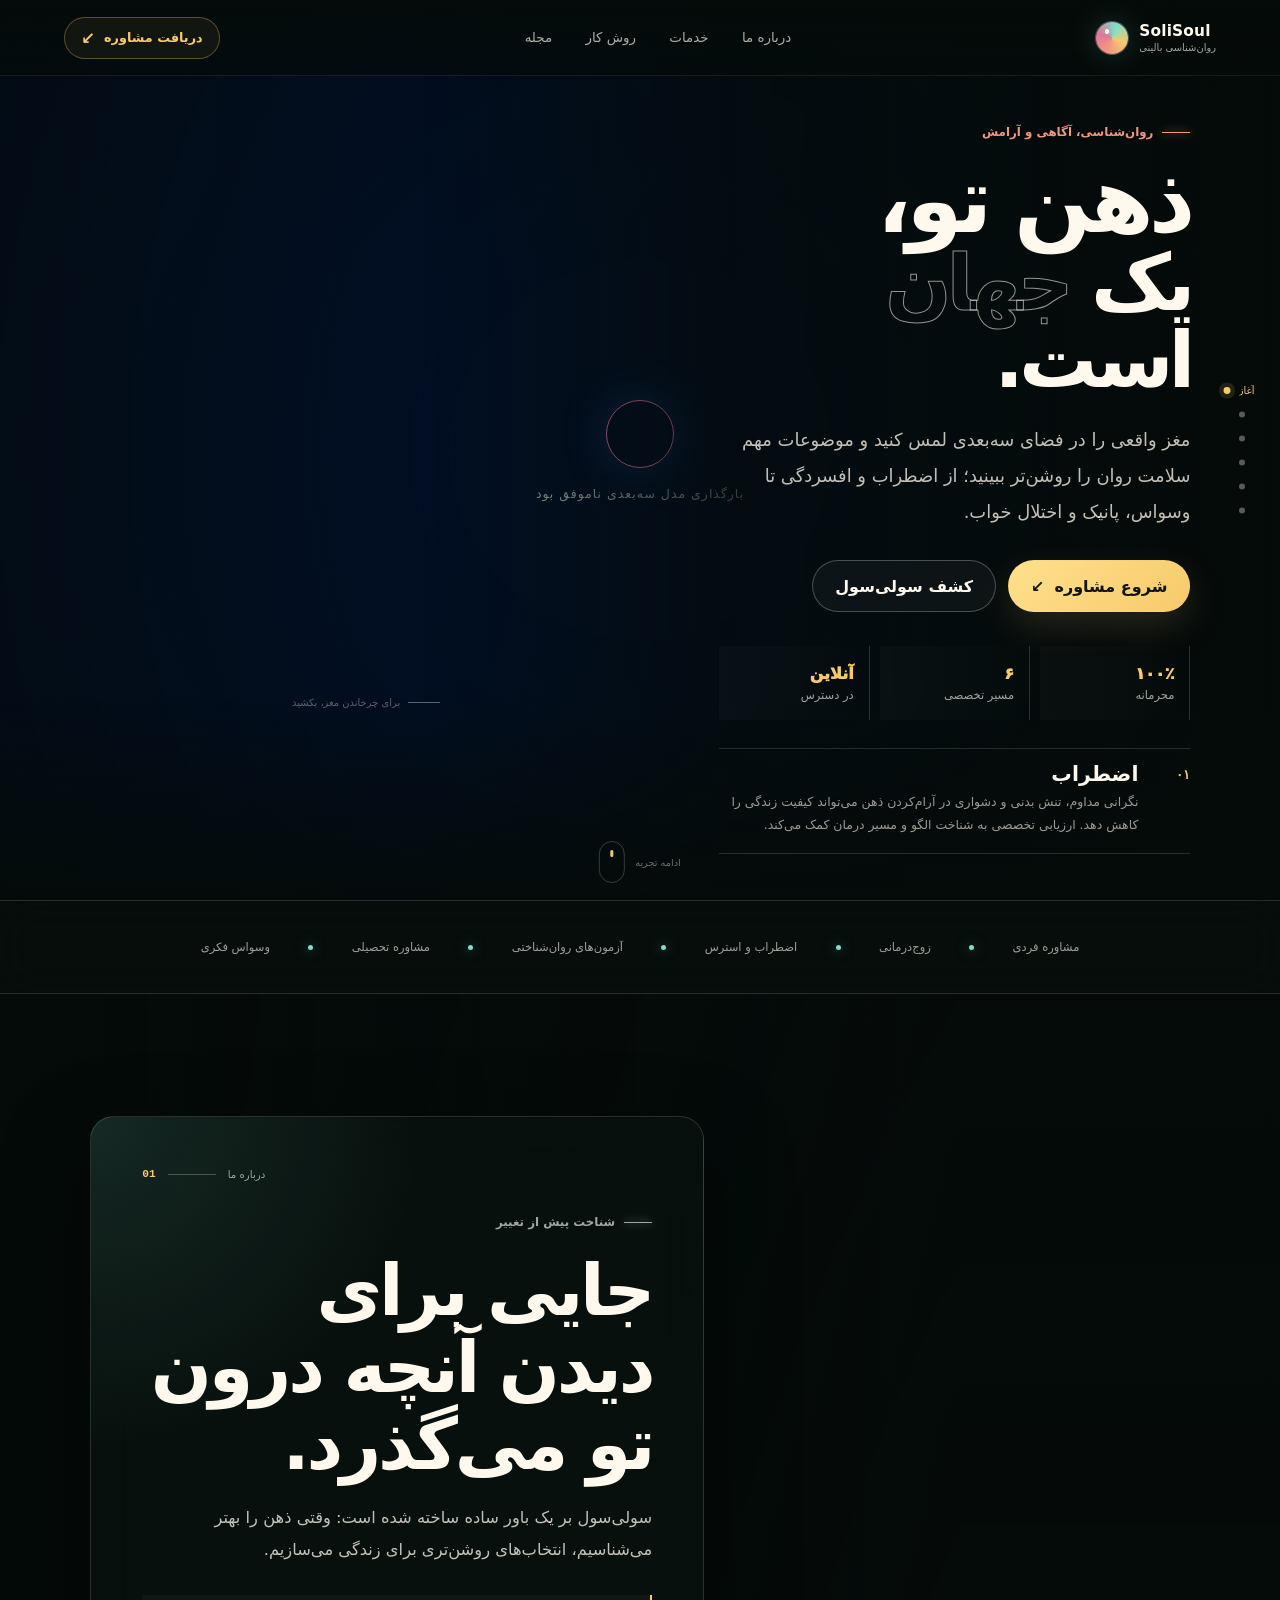
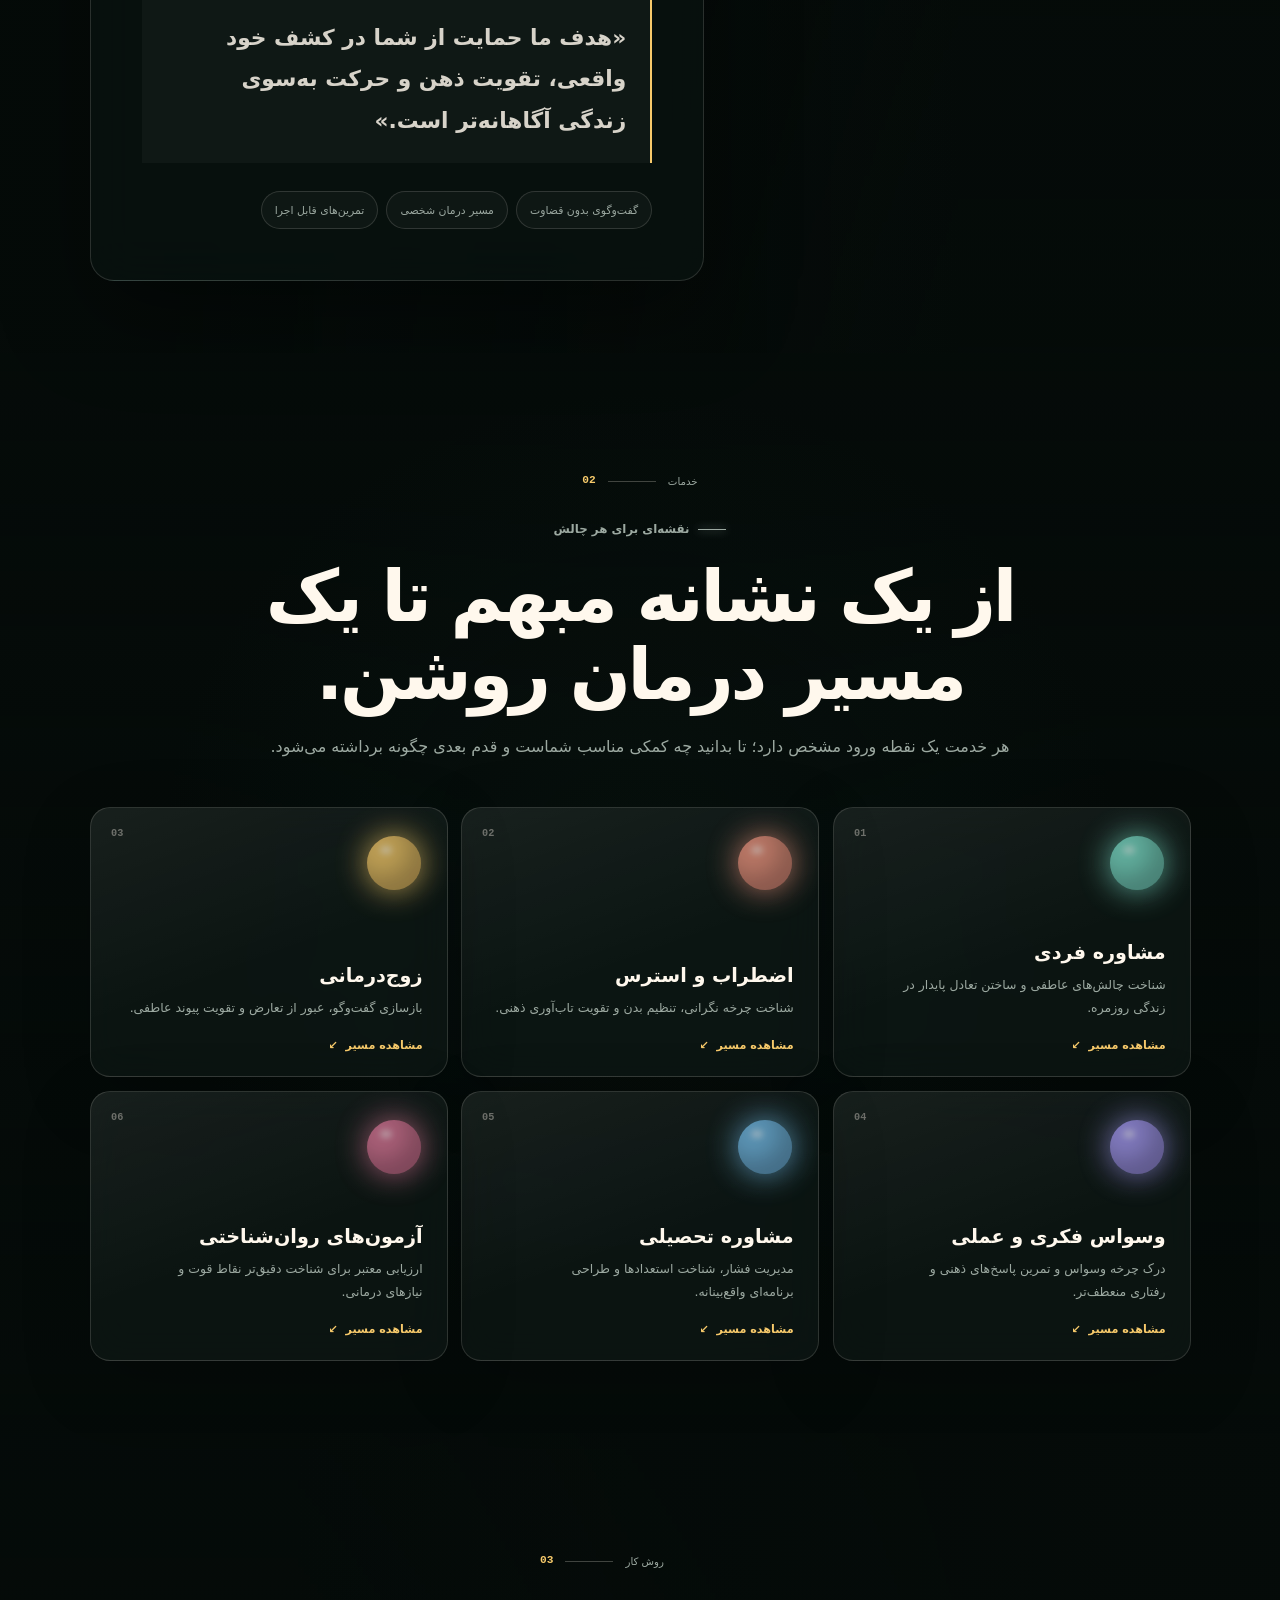
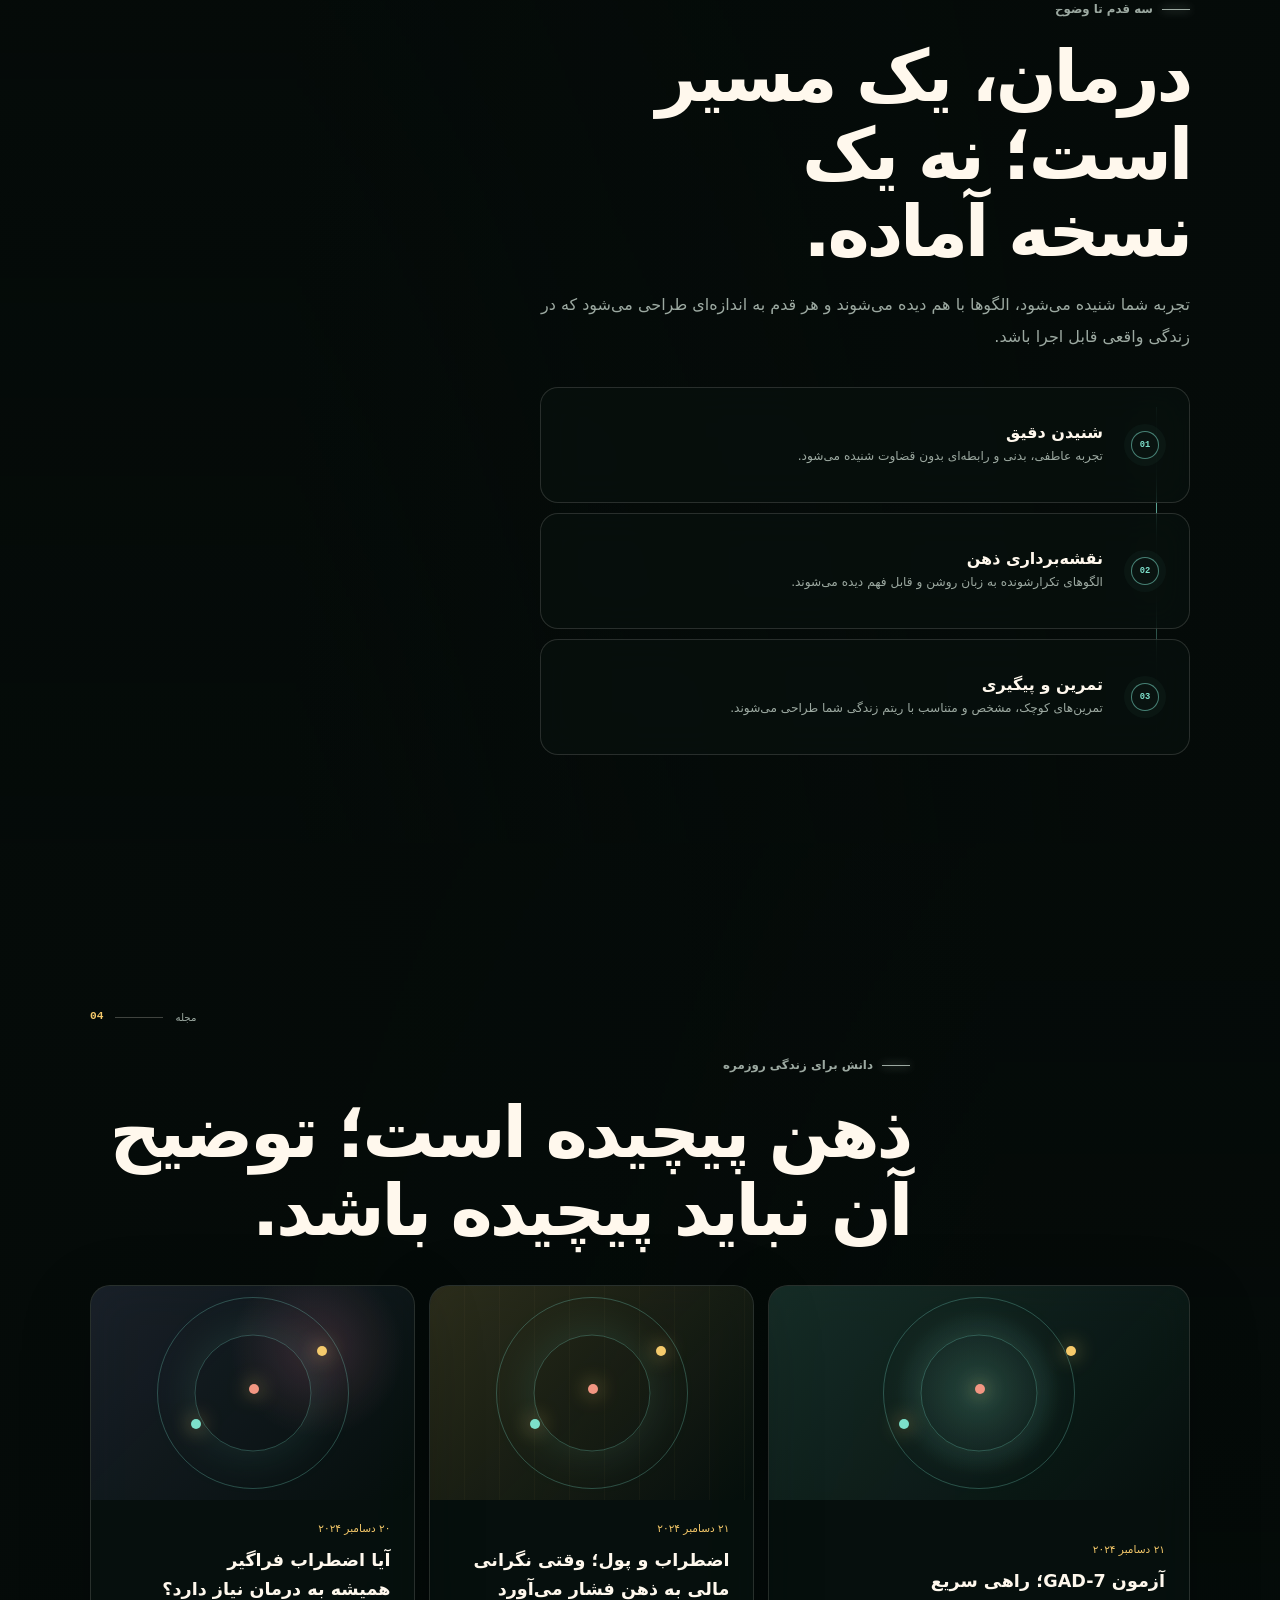
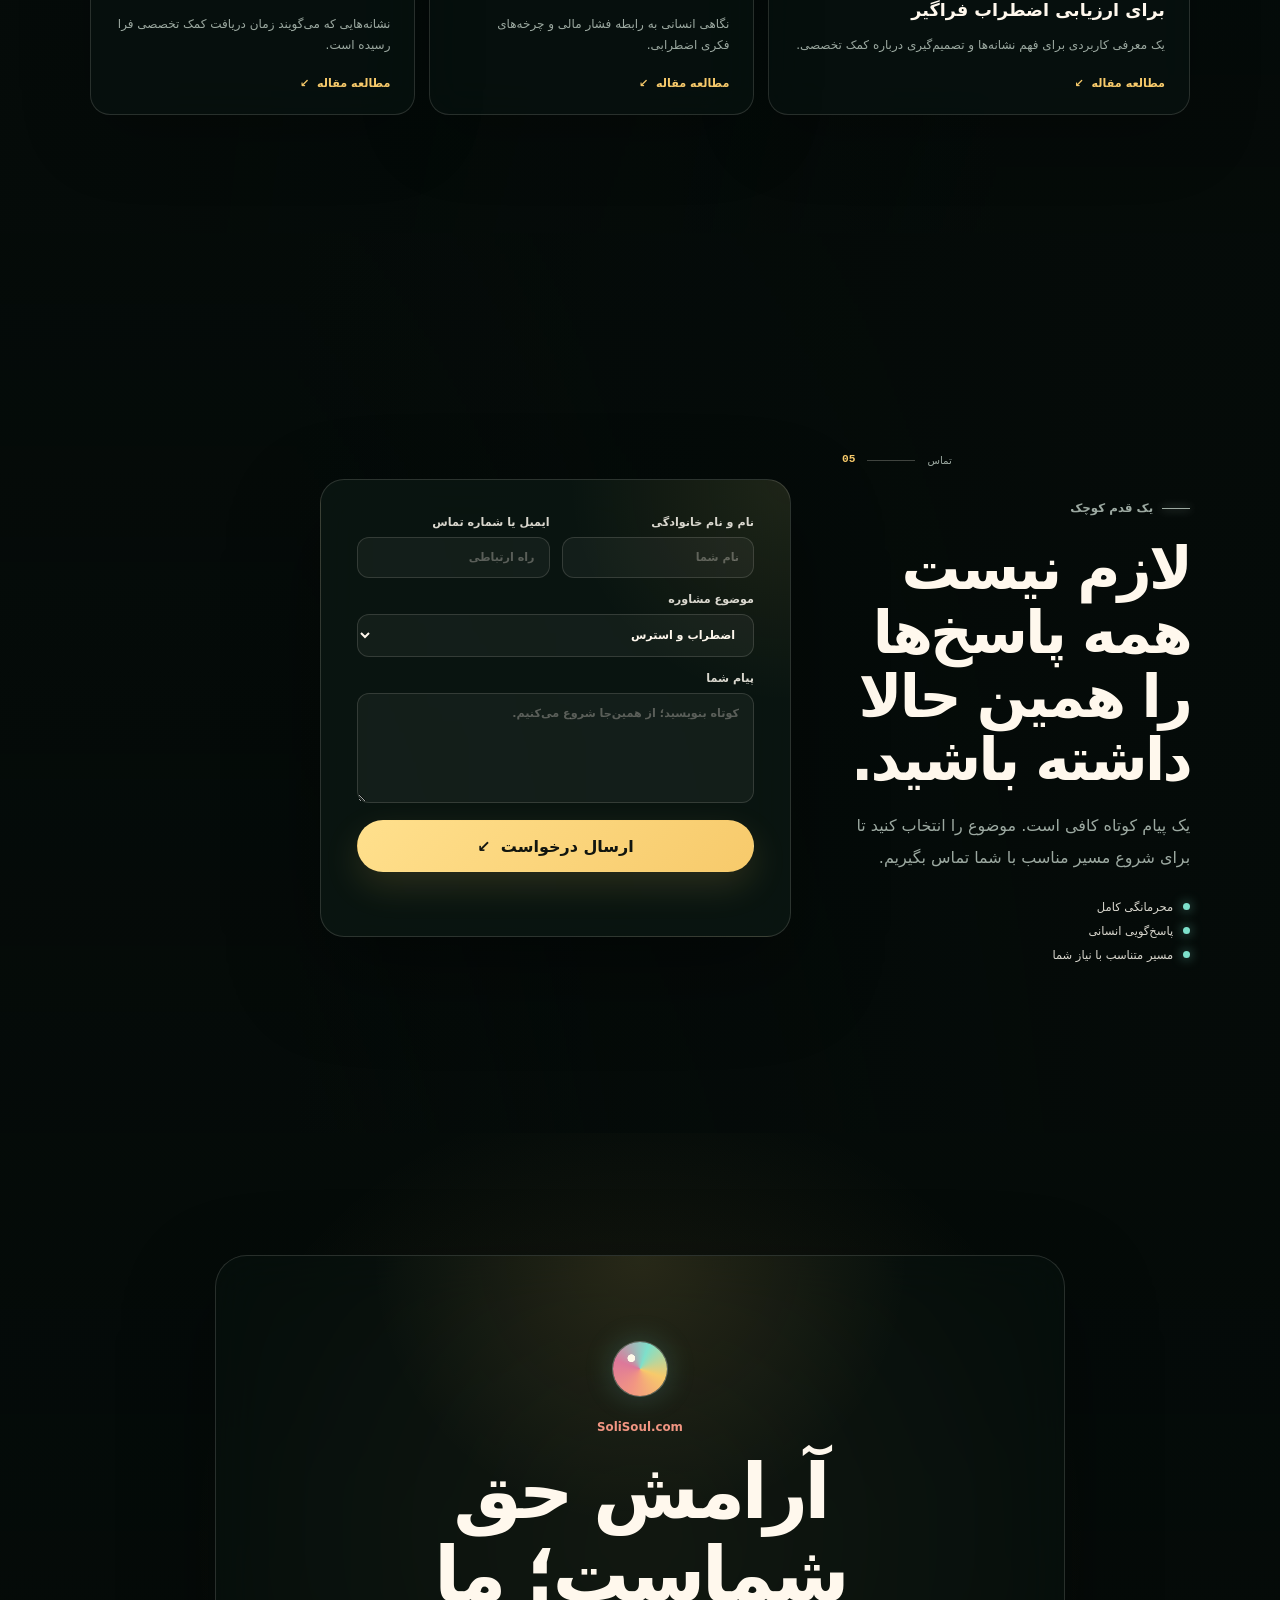
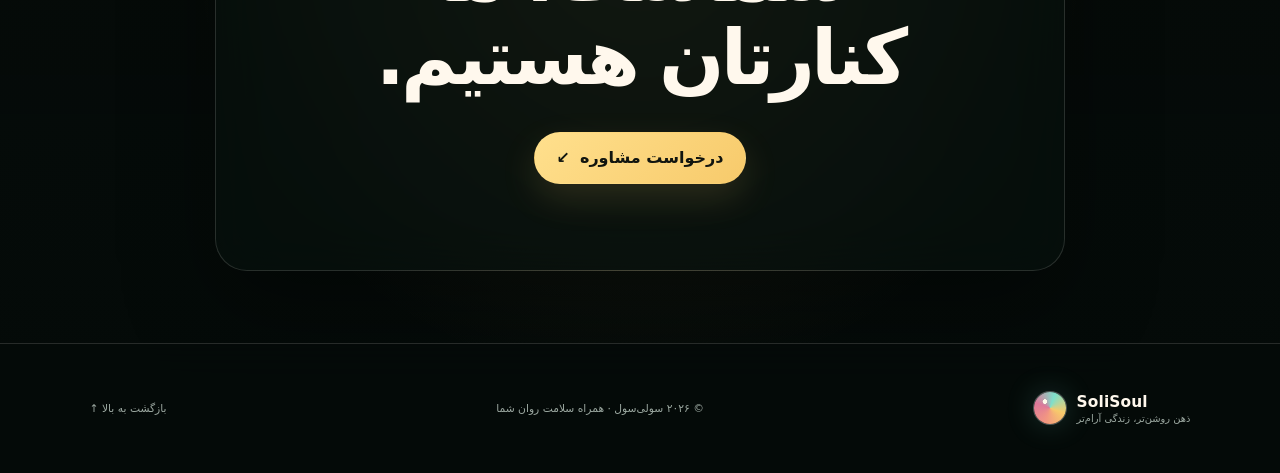
==== index.html @ 9407cb6d "Fix brain loading performance" ====
<!doctype html>
<html lang="fa" dir="rtl">
  <head>
    <meta charset="utf-8" />
    <meta name="viewport" content="width=device-width, initial-scale=1" />
    <meta name="theme-color" content="#050b09" />
    <title>سولی‌سول | تجربه سه‌بعدی سلامت روان</title>
    <meta
      name="description"
      content="تجربه سه‌بعدی سولی‌سول برای شناخت ذهن، خدمات روان‌شناسی و شروع یک مسیر درمانی انسانی."
    />
    <link rel="stylesheet" href="./styles.css?v=brain-load-fix-v3" />
    <script type="importmap">
      {
        "imports": {
          "three": "./vendor/three/three.module.js",
          "three/addons/": "./vendor/three/addons/"
        }
      }
    </script>
  </head>
  <body data-scene="hero">
    <a class="skip-link" href="#main-content">رفتن به محتوای اصلی</a>

    <header class="site-header" aria-label="ناوبری اصلی">
      <a class="brand" href="#top" aria-label="صفحه اصلی سولی‌سول">
        <span class="brand-mark" aria-hidden="true"></span>
        <span class="brand-copy">
          <strong>SoliSoul</strong>
          <small>روان‌شناسی بالینی</small>
        </span>
      </a>
      <button class="nav-toggle" type="button" aria-expanded="false" aria-controls="site-nav">
        <span></span>
        <span></span>
        <span></span>
        <span class="sr-only">منو</span>
      </button>
      <nav id="site-nav" class="site-nav">
        <a href="#about">درباره ما</a>
        <a href="#services">خدمات</a>
        <a href="#process">روش کار</a>
        <a href="#blogs">مجله</a>
      </nav>
      <a class="header-action" href="#contact">
        دریافت مشاوره
        <span aria-hidden="true">↙</span>
      </a>
    </header>

    <aside class="scene-nav" aria-label="بخش‌های صفحه">
      <a href="#top" data-scene-link="hero" class="is-active"><span>آغاز</span><i></i></a>
      <a href="#about" data-scene-link="about"><span>درباره</span><i></i></a>
      <a href="#services" data-scene-link="services"><span>خدمات</span><i></i></a>
      <a href="#process" data-scene-link="process"><span>مسیر</span><i></i></a>
      <a href="#blogs" data-scene-link="blogs"><span>مجله</span><i></i></a>
      <a href="#contact" data-scene-link="contact"><span>تماس</span><i></i></a>
    </aside>

    <div class="brain-stage hero-active" aria-label="مدل تعاملی سه‌بعدی مغز انسان">
      <canvas id="brain-canvas" aria-hidden="true"></canvas>
      <div class="world-grid" aria-hidden="true"></div>
      <div id="brain-loader" class="brain-loader" role="status" aria-label="در حال بارگذاری مغز سه‌بعدی">
        <span aria-hidden="true"></span>
        <p>در حال ساخت جهان سه‌بعدی</p>
      </div>

      <div class="disorder-markers" aria-label="موضوعات سلامت روان">
        <button class="disorder-marker is-active" type="button" data-disorder="anxiety">اضطراب</button>
        <button class="disorder-marker" type="button" data-disorder="depression">افسردگی</button>
        <button class="disorder-marker" type="button" data-disorder="ocd">وسواس</button>
        <button class="disorder-marker" type="button" data-disorder="panic">حمله پانیک</button>
        <button class="disorder-marker" type="button" data-disorder="sleep">اختلال خواب</button>
        <button class="disorder-marker" type="button" data-disorder="trauma">تروما</button>
      </div>

      <div class="brain-toolbar" aria-label="کنترل مغز سه‌بعدی">
        <button id="brain-motion" type="button" aria-label="توقف حرکت" title="توقف حرکت">
          <span aria-hidden="true">Ⅱ</span>
        </button>
        <button id="brain-reset" type="button" aria-label="بازنشانی زاویه دید" title="بازنشانی زاویه دید">
          <span aria-hidden="true">↻</span>
        </button>
      </div>

      <div class="scene-readout" aria-hidden="true">
        <span id="scene-number">01</span>
        <p id="scene-name">ذهن را از زاویه‌ای تازه ببینید</p>
      </div>

      <a
        class="brain-credit"
        href="https://3d.nih.gov/entries/3DPX-003765"
        target="_blank"
        rel="noreferrer"
      >
        NIH 3D · CC BY-SA
      </a>
    </div>

    <main id="main-content">
      <section id="top" class="scene-section hero" data-scene="hero">
        <div class="section-shell hero-layout">
          <div class="hero-content">
            <p class="eyebrow"><span></span> روان‌شناسی، آگاهی و آرامش</p>
            <h1><span>ذهن تو،</span><span>یک <em>جهان</em> است.</span></h1>
            <p class="hero-copy">
              مغز واقعی را در فضای سه‌بعدی لمس کنید و موضوعات مهم سلامت روان را
              روشن‌تر ببینید؛ از اضطراب و افسردگی تا وسواس، پانیک و اختلال خواب.
            </p>
            <div class="hero-actions">
              <a class="button button-primary" href="#contact">
                شروع مشاوره
                <span aria-hidden="true">↙</span>
              </a>
              <a class="button button-ghost" href="#about">کشف سولی‌سول</a>
            </div>
            <dl class="hero-proof" aria-label="ویژگی‌های خدمات">
              <div><dt>۱۰۰٪</dt><dd>محرمانه</dd></div>
              <div><dt>۶</dt><dd>مسیر تخصصی</dd></div>
              <div><dt>آنلاین</dt><dd>در دسترس</dd></div>
            </dl>
            <div class="brain-detail" aria-live="polite">
              <span id="disorder-index">۰۱</span>
              <div>
                <h2 id="disorder-title">اضطراب</h2>
                <p id="disorder-description">
                  نگرانی مداوم، تنش بدنی و دشواری در آرام‌کردن ذهن می‌تواند کیفیت
                  زندگی را کاهش دهد. ارزیابی تخصصی به شناخت الگو و مسیر درمان کمک می‌کند.
                </p>
              </div>
            </div>
          </div>
          <div class="hero-void" aria-hidden="true">
            <span>برای چرخاندن مغز، بکشید</span>
          </div>
        </div>
        <a class="scroll-cue" href="#about">
          <span>ادامه تجربه</span>
          <i aria-hidden="true"></i>
        </a>
      </section>

      <section class="trust-strip" aria-label="حوزه‌های خدمات">
        <div class="trust-track">
          <span>مشاوره فردی</span><i></i>
          <span>زوج‌درمانی</span><i></i>
          <span>اضطراب و استرس</span><i></i>
          <span>آزمون‌های روان‌شناختی</span><i></i>
          <span>مشاوره تحصیلی</span><i></i>
          <span>وسواس فکری</span>
        </div>
      </section>

      <section id="about" class="scene-section about-section" data-scene="about">
        <div class="section-shell">
          <article class="scene-panel align-left depth-card" data-tilt>
            <div class="panel-index"><span>01</span><i></i><small>درباره ما</small></div>
            <p class="eyebrow"><span></span> شناخت پیش از تغییر</p>
            <h2>جایی برای دیدن آنچه درون تو می‌گذرد.</h2>
            <p class="lead">
              سولی‌سول بر یک باور ساده ساخته شده است: وقتی ذهن را بهتر می‌شناسیم،
              انتخاب‌های روشن‌تری برای زندگی می‌سازیم.
            </p>
            <blockquote>
              «هدف ما حمایت از شما در کشف خود واقعی، تقویت ذهن و حرکت به‌سوی
              زندگی آگاهانه‌تر است.»
            </blockquote>
            <div class="pill-row">
              <span>گفت‌وگوی بدون قضاوت</span>
              <span>مسیر درمان شخصی</span>
              <span>تمرین‌های قابل اجرا</span>
            </div>
          </article>
        </div>
      </section>

      <section id="services" class="scene-section services-section" data-scene="services">
        <div class="section-shell wide">
          <header class="section-heading centered">
            <div class="panel-index"><span>02</span><i></i><small>خدمات</small></div>
            <p class="eyebrow"><span></span> نقشه‌ای برای هر چالش</p>
            <h2>از یک نشانه مبهم تا یک مسیر درمان روشن.</h2>
            <p>
              هر خدمت یک نقطه ورود مشخص دارد؛ تا بدانید چه کمکی مناسب شماست و قدم
              بعدی چگونه برداشته می‌شود.
            </p>
          </header>
          <div class="service-grid">
            <article class="service-card depth-card" data-tilt>
              <span class="card-number">01</span>
              <i class="card-orb mint" aria-hidden="true"></i>
              <h3>مشاوره فردی</h3>
              <p>شناخت چالش‌های عاطفی و ساختن تعادل پایدار در زندگی روزمره.</p>
              <a href="#contact" aria-label="شروع مشاوره فردی">مشاهده مسیر <span>↙</span></a>
            </article>
            <article class="service-card depth-card" data-tilt>
              <span class="card-number">02</span>
              <i class="card-orb coral" aria-hidden="true"></i>
              <h3>اضطراب و استرس</h3>
              <p>شناخت چرخه نگرانی، تنظیم بدن و تقویت تاب‌آوری ذهنی.</p>
              <a href="#contact" aria-label="شروع درمان اضطراب">مشاهده مسیر <span>↙</span></a>
            </article>
            <article class="service-card depth-card" data-tilt>
              <span class="card-number">03</span>
              <i class="card-orb gold" aria-hidden="true"></i>
              <h3>زوج‌درمانی</h3>
              <p>بازسازی گفت‌وگو، عبور از تعارض و تقویت پیوند عاطفی.</p>
              <a href="#contact" aria-label="شروع زوج‌درمانی">مشاهده مسیر <span>↙</span></a>
            </article>
            <article class="service-card depth-card" data-tilt>
              <span class="card-number">04</span>
              <i class="card-orb violet" aria-hidden="true"></i>
              <h3>وسواس فکری و عملی</h3>
              <p>درک چرخه وسواس و تمرین پاسخ‌های ذهنی و رفتاری منعطف‌تر.</p>
              <a href="#contact" aria-label="شروع درمان وسواس">مشاهده مسیر <span>↙</span></a>
            </article>
            <article class="service-card depth-card" data-tilt>
              <span class="card-number">05</span>
              <i class="card-orb blue" aria-hidden="true"></i>
              <h3>مشاوره تحصیلی</h3>
              <p>مدیریت فشار، شناخت استعدادها و طراحی برنامه‌ای واقع‌بینانه.</p>
              <a href="#contact" aria-label="شروع مشاوره تحصیلی">مشاهده مسیر <span>↙</span></a>
            </article>
            <article class="service-card depth-card" data-tilt>
              <span class="card-number">06</span>
              <i class="card-orb rose" aria-hidden="true"></i>
              <h3>آزمون‌های روان‌شناختی</h3>
              <p>ارزیابی معتبر برای شناخت دقیق‌تر نقاط قوت و نیازهای درمانی.</p>
              <a href="#contact" aria-label="درخواست آزمون روان‌شناختی">مشاهده مسیر <span>↙</span></a>
            </article>
          </div>
        </div>
      </section>

      <section id="process" class="scene-section process-section" data-scene="process">
        <div class="section-shell">
          <div class="process-copy align-right">
            <div class="panel-index"><span>03</span><i></i><small>روش کار</small></div>
            <p class="eyebrow"><span></span> سه قدم تا وضوح</p>
            <h2>درمان، یک مسیر است؛ نه یک نسخه آماده.</h2>
            <p>
              تجربه شما شنیده می‌شود، الگوها با هم دیده می‌شوند و هر قدم به اندازه‌ای
              طراحی می‌شود که در زندگی واقعی قابل اجرا باشد.
            </p>
          </div>
          <ol class="process-rail align-right">
            <li class="depth-card" data-tilt>
              <span>01</span>
              <div><h3>شنیدن دقیق</h3><p>تجربه عاطفی، بدنی و رابطه‌ای بدون قضاوت شنیده می‌شود.</p></div>
            </li>
            <li class="depth-card" data-tilt>
              <span>02</span>
              <div><h3>نقشه‌برداری ذهن</h3><p>الگوهای تکرارشونده به زبان روشن و قابل فهم دیده می‌شوند.</p></div>
            </li>
            <li class="depth-card" data-tilt>
              <span>03</span>
              <div><h3>تمرین و پیگیری</h3><p>تمرین‌های کوچک، مشخص و متناسب با ریتم زندگی شما طراحی می‌شوند.</p></div>
            </li>
          </ol>
        </div>
      </section>

      <section id="blogs" class="scene-section blogs-section" data-scene="blogs">
        <div class="section-shell wide">
          <header class="section-heading align-left">
            <div class="panel-index"><span>04</span><i></i><small>مجله</small></div>
            <p class="eyebrow"><span></span> دانش برای زندگی روزمره</p>
            <h2>ذهن پیچیده است؛ توضیح آن نباید پیچیده باشد.</h2>
          </header>
          <div class="blog-grid">
            <article class="blog-card depth-card featured" data-tilt>
              <div class="blog-visual anxiety" aria-hidden="true"><i></i><i></i><i></i></div>
              <time datetime="2024-12-21">۲۱ دسامبر ۲۰۲۴</time>
              <h3>آزمون GAD-7؛ راهی سریع برای ارزیابی اضطراب فراگیر</h3>
              <p>یک معرفی کاربردی برای فهم نشانه‌ها و تصمیم‌گیری درباره کمک تخصصی.</p>
              <a href="https://solisoul.com/" target="_blank" rel="noreferrer">مطالعه مقاله <span>↙</span></a>
            </article>
            <article class="blog-card depth-card" data-tilt>
              <div class="blog-visual finance" aria-hidden="true"><i></i><i></i><i></i></div>
              <time datetime="2024-12-21">۲۱ دسامبر ۲۰۲۴</time>
              <h3>اضطراب و پول؛ وقتی نگرانی مالی به ذهن فشار می‌آورد</h3>
              <p>نگاهی انسانی به رابطه فشار مالی و چرخه‌های فکری اضطرابی.</p>
              <a href="https://solisoul.com/" target="_blank" rel="noreferrer">مطالعه مقاله <span>↙</span></a>
            </article>
            <article class="blog-card depth-card" data-tilt>
              <div class="blog-visual care" aria-hidden="true"><i></i><i></i><i></i></div>
              <time datetime="2024-12-20">۲۰ دسامبر ۲۰۲۴</time>
              <h3>آیا اضطراب فراگیر همیشه به درمان نیاز دارد؟</h3>
              <p>نشانه‌هایی که می‌گویند زمان دریافت کمک تخصصی فرا رسیده است.</p>
              <a href="https://solisoul.com/" target="_blank" rel="noreferrer">مطالعه مقاله <span>↙</span></a>
            </article>
          </div>
        </div>
      </section>

      <section id="contact" class="scene-section contact-section" data-scene="contact">
        <div class="section-shell contact-shell align-right">
          <div class="contact-copy">
            <div class="panel-index"><span>05</span><i></i><small>تماس</small></div>
            <p class="eyebrow"><span></span> یک قدم کوچک</p>
            <h2>لازم نیست همه پاسخ‌ها را همین حالا داشته باشید.</h2>
            <p>
              یک پیام کوتاه کافی است. موضوع را انتخاب کنید تا برای شروع مسیر مناسب
              با شما تماس بگیریم.
            </p>
            <div class="contact-points">
              <span><i></i> محرمانگی کامل</span>
              <span><i></i> پاسخ‌گویی انسانی</span>
              <span><i></i> مسیر متناسب با نیاز شما</span>
            </div>
          </div>
          <form class="contact-form depth-card" action="#" method="post" data-tilt>
            <div class="field-row">
              <label>
                نام و نام خانوادگی
                <input name="name" type="text" autocomplete="name" placeholder="نام شما" />
              </label>
              <label>
                ایمیل یا شماره تماس
                <input name="contact" type="text" autocomplete="email" placeholder="راه ارتباطی" />
              </label>
            </div>
            <label>
              موضوع مشاوره
              <select name="topic">
                <option>اضطراب و استرس</option>
                <option>زوج‌درمانی</option>
                <option>وسواس فکری و عملی</option>
                <option>مشاوره تحصیلی</option>
                <option>آزمون روان‌شناختی</option>
              </select>
            </label>
            <label>
              پیام شما
              <textarea name="message" rows="4" placeholder="کوتاه بنویسید؛ از همین‌جا شروع می‌کنیم."></textarea>
            </label>
            <button class="button button-primary" type="submit">
              ارسال درخواست
              <span aria-hidden="true">↙</span>
            </button>
            <p class="form-status" role="status" aria-live="polite"></p>
          </form>
        </div>
      </section>

      <section class="final-cta scene-section" data-scene="final">
        <div class="final-panel depth-card" data-tilt>
          <span class="brand-mark large" aria-hidden="true"></span>
          <p class="eyebrow">SoliSoul.com</p>
          <h2>آرامش حق شماست؛ ما کنارتان هستیم.</h2>
          <a class="button button-primary" href="#contact">درخواست مشاوره <span>↙</span></a>
        </div>
      </section>
    </main>

    <footer class="site-footer">
      <a class="brand" href="#top">
        <span class="brand-mark" aria-hidden="true"></span>
        <span class="brand-copy"><strong>SoliSoul</strong><small>ذهن روشن‌تر، زندگی آرام‌تر</small></span>
      </a>
      <p>© ۲۰۲۶ سولی‌سول · همراه سلامت روان شما</p>
      <a href="#top">بازگشت به بالا ↑</a>
    </footer>

    <script type="module" src="./script.js?v=brain-load-fix-v3"></script>
  </body>
</html>
---- styles.css ----
:root {
  color-scheme: dark;
  --ink: #fff8ed;
  --soft: #d9d7ce;
  --muted: #9ca9a1;
  --deep: #050b09;
  --deep-2: #091310;
  --panel: rgba(10, 20, 17, 0.68);
  --panel-strong: rgba(11, 22, 18, 0.88);
  --mint: #7de0cb;
  --mint-dark: #327b6f;
  --gold: #f7ca6b;
  --coral: #f29682;
  --rose: #dd789a;
  --violet: #a69af5;
  --blue: #75bdea;
  --line: rgba(255, 248, 237, 0.14);
  --line-strong: rgba(255, 248, 237, 0.26);
  --shadow: 0 34px 90px rgba(0, 0, 0, 0.38);
  --radius: 24px;
  --header-height: 76px;
}

* {
  box-sizing: border-box;
}

html {
  scroll-behavior: smooth;
  background: var(--deep);
}

body {
  min-width: 320px;
  margin: 0;
  overflow-x: hidden;
  color: var(--ink);
  background:
    radial-gradient(circle at 12% 6%, rgba(125, 224, 203, 0.08), transparent 23rem),
    var(--deep);
  font-family:
    Tahoma, "Segoe UI", ui-sans-serif, system-ui, -apple-system, BlinkMacSystemFont,
    sans-serif;
  direction: rtl;
}

body::before {
  content: "";
  position: fixed;
  z-index: 1;
  inset: 0;
  pointer-events: none;
  background:
    linear-gradient(90deg, rgba(5, 11, 9, 0.22), transparent 28%, transparent 72%, rgba(5, 11, 9, 0.3)),
    radial-gradient(circle at center, transparent 24%, rgba(3, 8, 6, 0.42) 100%);
}

::selection {
  color: #08110d;
  background: var(--mint);
}

a {
  color: inherit;
  text-decoration: none;
}

button,
input,
select,
textarea {
  font: inherit;
}

button,
a {
  -webkit-tap-highlight-color: transparent;
}

h1,
h2,
h3,
p {
  margin-top: 0;
}

h1,
h2,
h3 {
  text-wrap: balance;
}

p {
  text-wrap: pretty;
}

.sr-only {
  position: absolute;
  width: 1px;
  height: 1px;
  overflow: hidden;
  clip: rect(0, 0, 0, 0);
  white-space: nowrap;
}

.skip-link {
  position: fixed;
  z-index: 100;
  top: 12px;
  right: 12px;
  padding: 10px 14px;
  color: #07100d;
  background: var(--mint);
  border-radius: 10px;
  transform: translateY(-160%);
  transition: transform 180ms ease;
}

.skip-link:focus {
  transform: translateY(0);
}

/* Fixed 3D world */

.brain-stage {
  position: fixed;
  z-index: 0;
  inset: 0;
  overflow: hidden;
  pointer-events: none;
}

#brain-canvas {
  position: absolute;
  inset: 0;
  width: 100%;
  height: 100%;
  display: block;
  pointer-events: auto;
  cursor: grab;
  touch-action: pan-y;
  outline: none;
}

.brain-stage.is-dragging #brain-canvas {
  cursor: grabbing;
}

.brain-stage::before,
.brain-stage::after {
  content: "";
  position: absolute;
  z-index: 2;
  inset: 0;
  pointer-events: none;
}

.brain-stage::before {
  background:
    radial-gradient(circle at 34% 48%, rgba(24, 111, 255, 0.12), transparent 27rem),
    radial-gradient(circle at 60% 52%, transparent 0 12rem, rgba(2, 15, 36, 0.18) 32rem),
    linear-gradient(180deg, rgba(2, 15, 36, 0.04), rgba(2, 15, 36, 0.42));
}

.brain-stage::after {
  opacity: 0.24;
  background-image: url("data:image/svg+xml,%3Csvg viewBox='0 0 180 180' xmlns='http://www.w3.org/2000/svg'%3E%3Cfilter id='n'%3E%3CfeTurbulence type='fractalNoise' baseFrequency='.82' numOctaves='3' stitchTiles='stitch'/%3E%3C/filter%3E%3Crect width='100%25' height='100%25' filter='url(%23n)' opacity='.18'/%3E%3C/svg%3E");
  mix-blend-mode: soft-light;
}

.world-grid {
  position: absolute;
  z-index: 1;
  left: 50%;
  bottom: -48vh;
  width: 130vw;
  height: 92vh;
  opacity: 0.19;
  background-image:
    linear-gradient(rgba(48, 157, 255, 0.24) 1px, transparent 1px),
    linear-gradient(90deg, rgba(48, 157, 255, 0.24) 1px, transparent 1px);
  background-size: 68px 68px;
  mask-image: linear-gradient(to bottom, transparent, black 22%, transparent 74%);
  transform: translateX(-50%) perspective(580px) rotateX(67deg);
  transform-origin: top;
}

.brain-loader {
  position: absolute;
  z-index: 12;
  inset: 0;
  display: grid;
  place-content: center;
  justify-items: center;
  gap: 18px;
  color: var(--muted);
  background: #020f24;
  transition: opacity 600ms ease, visibility 600ms ease;
}

.brain-loader span {
  width: 68px;
  aspect-ratio: 1;
  border: 1px solid rgba(255, 248, 237, 0.14);
  border-top-color: #64e6ff;
  border-right-color: #2685ff;
  border-radius: 50%;
  box-shadow: 0 0 46px rgba(38, 133, 255, 0.3);
  animation: spin 900ms linear infinite;
}

.brain-loader p {
  margin: 0;
  font-size: 0.78rem;
  letter-spacing: 0.08em;
}

.brain-loader.is-loaded {
  opacity: 0;
  visibility: hidden;
}

.brain-loader.has-error span {
  border-color: var(--rose);
  animation: none;
}

@keyframes spin {
  to {
    transform: rotate(1turn);
  }
}

.disorder-markers {
  position: absolute;
  z-index: 5;
  inset: 0;
  opacity: 0;
  visibility: hidden;
  pointer-events: none;
  transition: opacity 450ms ease, visibility 450ms ease;
}

.brain-stage.hero-active .disorder-markers {
  opacity: 1;
  visibility: visible;
}

.disorder-marker {
  position: absolute;
  top: 0;
  left: 0;
  min-height: 42px;
  max-width: 158px;
  transform: translate3d(var(--marker-x, -100px), var(--marker-y, -100px), 0)
    translate(-50%, -50%);
  border: 1px solid rgba(255, 248, 237, 0.24);
  border-radius: 999px;
  padding: 8px 16px 8px 36px;
  color: rgba(255, 248, 237, 0.86);
  background: rgba(6, 14, 11, 0.76);
  box-shadow: 0 14px 38px rgba(0, 0, 0, 0.32);
  backdrop-filter: blur(16px);
  pointer-events: auto;
  cursor: pointer;
  white-space: nowrap;
  font-size: 0.78rem;
  font-weight: 850;
  opacity: 1;
  transition:
    opacity 180ms ease,
    border-color 180ms ease,
    color 180ms ease,
    background 180ms ease,
    transform 180ms ease;
}

.disorder-marker::before {
  content: "";
  position: absolute;
  left: 13px;
  top: 50%;
  width: 8px;
  aspect-ratio: 1;
  border-radius: 50%;
  background: var(--mint);
  box-shadow: 0 0 16px rgba(125, 224, 203, 0.9);
  transform: translateY(-50%);
}

.disorder-marker:hover,
.disorder-marker.is-active {
  color: var(--gold);
  border-color: rgba(247, 202, 107, 0.72);
  background: rgba(21, 31, 25, 0.92);
}

.disorder-marker.is-active {
  transform: translate3d(var(--marker-x, -100px), var(--marker-y, -100px), 0)
    translate(-50%, -50%) scale(1.04);
}

.disorder-marker.is-active::before {
  background: var(--gold);
  box-shadow: 0 0 18px rgba(247, 202, 107, 0.9);
}

.disorder-marker.is-back {
  opacity: 0.4;
}

.disorder-marker.is-hidden {
  opacity: 0;
  pointer-events: none;
}

.brain-toolbar {
  position: absolute;
  z-index: 6;
  left: clamp(24px, 3.6vw, 58px);
  bottom: 44px;
  display: flex;
  gap: 9px;
  direction: ltr;
  opacity: 0;
  visibility: hidden;
  transition: opacity 350ms ease, visibility 350ms ease;
  pointer-events: none;
}

.brain-stage.hero-active .brain-toolbar {
  opacity: 1;
  visibility: visible;
  pointer-events: auto;
}

.brain-toolbar button {
  width: 44px;
  height: 44px;
  display: grid;
  place-items: center;
  border: 1px solid var(--line);
  border-radius: 50%;
  color: var(--ink);
  background: rgba(7, 15, 12, 0.72);
  cursor: pointer;
  backdrop-filter: blur(12px);
  transition: border-color 180ms ease, color 180ms ease, transform 180ms ease;
}

.brain-toolbar button:hover {
  color: var(--gold);
  border-color: var(--gold);
  transform: translateY(-2px);
}

.brain-toolbar span {
  font-size: 1.05rem;
  line-height: 1;
}

.scene-readout {
  position: absolute;
  z-index: 4;
  left: clamp(24px, 3.6vw, 58px);
  top: 50%;
  display: flex;
  align-items: center;
  gap: 14px;
  max-width: 250px;
  opacity: 0.54;
  direction: ltr;
  transform: translateY(-50%) rotate(-90deg) translateX(-50%);
  transform-origin: left top;
}

.scene-readout span {
  color: var(--gold);
  font: 900 0.72rem/1 ui-monospace, SFMono-Regular, Menlo, monospace;
}

.scene-readout p {
  margin: 0;
  color: var(--soft);
  font-size: 0.65rem;
  white-space: nowrap;
}

.brain-credit {
  position: absolute;
  z-index: 6;
  left: clamp(24px, 3.6vw, 58px);
  bottom: 22px;
  color: rgba(255, 248, 237, 0.36);
  font: 500 0.58rem/1 ui-monospace, SFMono-Regular, Menlo, monospace;
  direction: ltr;
  pointer-events: auto;
}

.brain-credit:hover {
  color: var(--mint);
}

/* Navigation */

.site-header {
  position: fixed;
  z-index: 40;
  inset: 0 0 auto;
  min-height: var(--header-height);
  display: grid;
  grid-template-columns: auto 1fr auto;
  align-items: center;
  gap: 28px;
  padding: 12px clamp(22px, 5vw, 76px);
  border-bottom: 1px solid rgba(255, 248, 237, 0.08);
  background: linear-gradient(180deg, rgba(5, 11, 9, 0.9), rgba(5, 11, 9, 0.62));
  backdrop-filter: blur(22px);
}

.brand {
  display: inline-flex;
  align-items: center;
  gap: 11px;
  direction: ltr;
}

.brand-mark {
  width: 32px;
  height: 32px;
  flex: 0 0 auto;
  border-radius: 50%;
  background:
    radial-gradient(circle at 34% 30%, #fff9e9 0 7%, transparent 8%),
    conic-gradient(from 20deg, var(--mint), var(--gold), var(--coral), var(--rose), var(--mint));
  box-shadow:
    0 0 0 1px rgba(255, 255, 255, 0.28),
    0 0 30px rgba(125, 224, 203, 0.22);
}

.brand-mark.large {
  width: 54px;
  height: 54px;
}

.brand-copy {
  display: grid;
  gap: 2px;
}

.brand-copy strong {
  font-size: 0.96rem;
  letter-spacing: 0.01em;
}

.brand-copy small {
  color: var(--muted);
  font-size: 0.62rem;
  direction: rtl;
}

.site-nav {
  display: flex;
  justify-content: center;
  gap: clamp(18px, 2.6vw, 38px);
  color: rgba(255, 248, 237, 0.68);
  font-size: 0.84rem;
}

.site-nav a,
.header-action {
  transition: color 180ms ease;
}

.site-nav a:hover,
.site-nav a:focus-visible {
  color: var(--gold);
}

.header-action {
  min-height: 42px;
  display: inline-flex;
  align-items: center;
  justify-content: center;
  gap: 9px;
  padding: 0 16px;
  border: 1px solid rgba(247, 202, 107, 0.32);
  border-radius: 999px;
  color: var(--gold);
  background: rgba(247, 202, 107, 0.06);
  font-size: 0.8rem;
  font-weight: 850;
}

.header-action:hover {
  color: #10150f;
  background: var(--gold);
}

.header-action span {
  font-size: 1.05rem;
}

.nav-toggle {
  display: none;
  width: 44px;
  height: 44px;
  border: 1px solid var(--line);
  border-radius: 50%;
  padding: 12px;
  background: rgba(255, 255, 255, 0.04);
}

.nav-toggle > span:not(.sr-only) {
  width: 100%;
  height: 1px;
  display: block;
  margin: 4px 0;
  background: var(--ink);
}

.scene-nav {
  position: fixed;
  z-index: 35;
  top: 50%;
  right: clamp(16px, 2vw, 32px);
  display: grid;
  gap: 13px;
  transform: translateY(-50%);
}

.scene-nav a {
  display: flex;
  align-items: center;
  justify-content: flex-start;
  gap: 9px;
  color: rgba(255, 248, 237, 0.34);
  font-size: 0.62rem;
  transition: color 180ms ease;
}

.scene-nav i {
  width: 6px;
  height: 6px;
  border-radius: 50%;
  background: currentColor;
  box-shadow: 0 0 0 4px transparent;
  transition: box-shadow 180ms ease, transform 180ms ease;
}

.scene-nav span {
  max-width: 0;
  overflow: hidden;
  opacity: 0;
  white-space: nowrap;
  transition: max-width 220ms ease, opacity 180ms ease;
}

.scene-nav a:hover span,
.scene-nav a.is-active span {
  max-width: 70px;
  opacity: 1;
}

.scene-nav a.is-active {
  color: var(--gold);
}

.scene-nav a.is-active i {
  box-shadow: 0 0 0 4px rgba(247, 202, 107, 0.12);
  transform: scale(1.15);
}

/* Shared layout */

main,
.site-footer {
  position: relative;
  z-index: 3;
}

.scene-section {
  position: relative;
  min-height: 100svh;
  display: grid;
  align-items: center;
  padding: calc(var(--header-height) + 46px) clamp(24px, 7vw, 108px) 72px;
  isolation: isolate;
}

.scene-section::before {
  content: "";
  position: absolute;
  z-index: -1;
  inset: 0;
  pointer-events: none;
  background: linear-gradient(180deg, rgba(5, 11, 9, 0.08), rgba(5, 11, 9, 0.36));
}

.section-shell {
  width: min(1320px, 100%);
  margin: 0 auto;
}

.section-shell.wide {
  width: min(1420px, 100%);
}

.align-left {
  margin-right: auto;
  margin-left: 0;
}

.align-right {
  margin-right: 0;
  margin-left: auto;
}

.eyebrow {
  display: inline-flex;
  align-items: center;
  gap: 9px;
  margin: 0 0 17px;
  color: var(--coral);
  font-size: 0.74rem;
  font-weight: 900;
}

.eyebrow > span {
  width: 28px;
  height: 1px;
  background: currentColor;
  box-shadow: 0 0 10px currentColor;
}

.button {
  min-height: 52px;
  display: inline-flex;
  align-items: center;
  justify-content: center;
  gap: 10px;
  border: 1px solid transparent;
  border-radius: 999px;
  padding: 0 22px;
  font-weight: 900;
  cursor: pointer;
  transition: transform 180ms ease, border-color 180ms ease, background 180ms ease;
}

.button:hover {
  transform: translateY(-3px);
}

.button-primary {
  color: #11150f;
  background: linear-gradient(135deg, #ffe08d, var(--gold));
  box-shadow: 0 14px 36px rgba(247, 202, 107, 0.14);
}

.button-primary:hover {
  box-shadow: 0 18px 44px rgba(247, 202, 107, 0.22);
}

.button-ghost {
  color: var(--ink);
  border-color: var(--line-strong);
  background: rgba(255, 248, 237, 0.04);
  backdrop-filter: blur(14px);
}

.depth-card {
  --tilt-x: 0deg;
  --tilt-y: 0deg;
  transform:
    perspective(1200px)
    rotateX(var(--tilt-x))
    rotateY(var(--tilt-y))
    translateZ(0);
  transform-style: preserve-3d;
  will-change: transform;
  transition:
    transform 240ms ease,
    border-color 220ms ease,
    background 220ms ease,
    box-shadow 220ms ease;
}

.depth-card > * {
  transform: translateZ(18px);
}

.depth-card::after {
  content: "";
  position: absolute;
  z-index: -1;
  inset: 10%;
  border-radius: inherit;
  background: radial-gradient(circle at var(--glow-x, 50%) var(--glow-y, 50%), rgba(125, 224, 203, 0.14), transparent 52%);
  transform: translateZ(-28px);
  opacity: 0;
  transition: opacity 220ms ease;
  pointer-events: none;
}

.depth-card:hover::after {
  opacity: 1;
}

.panel-index {
  display: flex;
  align-items: center;
  gap: 12px;
  margin-bottom: 28px;
  direction: ltr;
}

.panel-index span {
  color: var(--gold);
  font: 800 0.7rem/1 ui-monospace, SFMono-Regular, Menlo, monospace;
}

.panel-index i {
  width: 48px;
  height: 1px;
  background: rgba(255, 248, 237, 0.24);
}

.panel-index small {
  color: var(--muted);
  font-size: 0.64rem;
  direction: rtl;
}

.section-heading {
  max-width: 820px;
}

.section-heading.centered {
  margin: 0 auto 44px;
  text-align: center;
}

.section-heading.centered .panel-index,
.section-heading.centered .eyebrow {
  justify-content: center;
}

.section-heading h2,
.scene-panel h2,
.process-copy h2,
.contact-copy h2 {
  margin-bottom: 18px;
  font-size: clamp(2.5rem, 5.6vw, 5.3rem);
  line-height: 1.08;
  letter-spacing: -0.045em;
}

.section-heading p,
.scene-panel > p,
.process-copy > p,
.contact-copy > p {
  color: var(--muted);
  line-height: 2;
}

/* Hero */

.hero {
  min-height: 100svh;
  align-items: center;
  padding-top: calc(var(--header-height) + 34px);
  padding-bottom: 38px;
}

.hero::before {
  background:
    linear-gradient(-90deg, rgba(5, 11, 9, 0.96) 0 5%, rgba(5, 11, 9, 0.67) 43%, transparent 67%),
    linear-gradient(0deg, rgba(5, 11, 9, 0.9), transparent 22%);
}

.hero-layout {
  min-height: calc(100svh - var(--header-height) - 80px);
  display: grid;
  grid-template-columns: minmax(390px, 0.92fr) minmax(340px, 1.08fr);
  align-items: center;
  gap: 6vw;
}

.hero-content {
  position: relative;
  z-index: 5;
  max-width: 650px;
}

.hero h1 {
  max-width: 11ch;
  margin-bottom: 24px;
  font-size: clamp(4rem, 7.1vw, 7.4rem);
  line-height: 0.98;
  letter-spacing: -0.055em;
}

.hero h1 > span {
  display: block;
}

.hero h1 > span:last-child {
  font-size: 0.86em;
}

.hero h1 em {
  color: transparent;
  -webkit-text-stroke: 1px rgba(255, 248, 237, 0.58);
  font-style: normal;
}

.hero-copy {
  max-width: 630px;
  margin-bottom: 0;
  color: rgba(255, 248, 237, 0.76);
  font-size: clamp(1rem, 1.4vw, 1.18rem);
  line-height: 2;
}

.hero-actions {
  display: flex;
  flex-wrap: wrap;
  gap: 12px;
  margin-top: 30px;
}

.hero-proof {
  display: grid;
  grid-template-columns: repeat(3, minmax(0, 1fr));
  gap: 10px;
  max-width: 560px;
  margin: 34px 0 0;
}

.hero-proof div {
  min-height: 74px;
  display: grid;
  align-content: center;
  gap: 5px;
  padding: 11px 15px;
  border-right: 1px solid var(--line);
  background: linear-gradient(90deg, rgba(255, 255, 255, 0.025), transparent);
}

.hero-proof dt {
  color: var(--gold);
  font-size: 1rem;
  font-weight: 950;
}

.hero-proof dd {
  margin: 0;
  color: var(--muted);
  font-size: 0.72rem;
}

.brain-detail {
  max-width: 590px;
  display: grid;
  grid-template-columns: 38px 1fr;
  gap: 14px;
  margin-top: 28px;
  padding: 17px 0;
  border-top: 1px solid var(--line);
  border-bottom: 1px solid var(--line);
}

.brain-detail > span {
  color: var(--gold);
  font: 900 0.8rem/1.5 ui-monospace, SFMono-Regular, Menlo, monospace;
}

.brain-detail h2 {
  margin: -4px 0 4px;
  font-size: 1.28rem;
}

.brain-detail p {
  margin: 0;
  color: rgba(255, 248, 237, 0.6);
  font-size: 0.78rem;
  line-height: 1.85;
}

.hero-void {
  min-height: 520px;
  display: flex;
  align-items: flex-end;
  justify-content: center;
  padding-bottom: 38px;
  pointer-events: none;
}

.hero-void span {
  display: inline-flex;
  align-items: center;
  gap: 8px;
  color: rgba(255, 248, 237, 0.36);
  font-size: 0.62rem;
  writing-mode: horizontal-tb;
}

.hero-void span::before {
  content: "";
  width: 32px;
  height: 1px;
  background: currentColor;
}

.scroll-cue {
  position: absolute;
  z-index: 6;
  right: 50%;
  bottom: 17px;
  display: flex;
  align-items: center;
  gap: 10px;
  color: rgba(255, 248, 237, 0.42);
  font-size: 0.61rem;
  transform: translateX(50%);
}

.scroll-cue i {
  width: 26px;
  height: 42px;
  display: block;
  border: 1px solid rgba(255, 248, 237, 0.2);
  border-radius: 999px;
  position: relative;
}

.scroll-cue i::after {
  content: "";
  position: absolute;
  top: 8px;
  left: 50%;
  width: 3px;
  height: 7px;
  border-radius: 999px;
  background: var(--gold);
  transform: translateX(-50%);
  animation: scroll-pulse 1.8s ease-in-out infinite;
}

@keyframes scroll-pulse {
  0%, 100% {
    opacity: 0.2;
    transform: translate(-50%, 0);
  }
  50% {
    opacity: 1;
    transform: translate(-50%, 13px);
  }
}

.trust-strip {
  position: relative;
  z-index: 5;
  overflow: hidden;
  border-top: 1px solid var(--line);
  border-bottom: 1px solid var(--line);
  background: rgba(7, 15, 12, 0.76);
  backdrop-filter: blur(20px);
}

.trust-track {
  min-height: 92px;
  display: flex;
  align-items: center;
  justify-content: center;
  gap: clamp(18px, 3vw, 44px);
  padding: 18px clamp(24px, 7vw, 108px);
  color: rgba(255, 248, 237, 0.62);
  font-size: 0.72rem;
  white-space: nowrap;
}

.trust-track i {
  width: 5px;
  height: 5px;
  flex: 0 0 auto;
  border-radius: 50%;
  background: var(--mint);
  box-shadow: 0 0 14px rgba(125, 224, 203, 0.6);
}

/* Story panels */

.about-section::before {
  background:
    linear-gradient(90deg, rgba(5, 11, 9, 0.96) 0 8%, rgba(5, 11, 9, 0.48) 46%, transparent 75%),
    linear-gradient(180deg, rgba(5, 11, 9, 0.55), rgba(5, 11, 9, 0.22));
}

.scene-panel {
  position: relative;
  width: min(620px, 48vw);
  padding: clamp(28px, 4vw, 54px);
  border: 1px solid var(--line);
  border-radius: var(--radius);
  background:
    radial-gradient(circle at 0 0, rgba(125, 224, 203, 0.12), transparent 34%),
    var(--panel);
  box-shadow: var(--shadow);
  backdrop-filter: blur(25px);
}

.scene-panel .lead {
  color: rgba(255, 248, 237, 0.76);
  font-size: 1.02rem;
}

.scene-panel blockquote {
  margin: 28px 0;
  padding: 22px 24px;
  border-right: 2px solid var(--gold);
  color: rgba(255, 248, 237, 0.84);
  background: rgba(255, 248, 237, 0.035);
  font-size: clamp(1.05rem, 1.8vw, 1.36rem);
  font-weight: 800;
  line-height: 1.9;
}

.pill-row {
  display: flex;
  flex-wrap: wrap;
  gap: 8px;
}

.pill-row span {
  min-height: 38px;
  display: inline-flex;
  align-items: center;
  padding: 0 13px;
  border: 1px solid var(--line);
  border-radius: 999px;
  color: var(--muted);
  background: rgba(255, 255, 255, 0.03);
  font-size: 0.68rem;
}

/* Services */

.services-section {
  min-height: 120svh;
}

.services-section::before {
  background:
    radial-gradient(circle at 50% 48%, rgba(13, 36, 29, 0.22), transparent 30rem),
    linear-gradient(180deg, rgba(5, 11, 9, 0.82), rgba(5, 11, 9, 0.3) 48%, rgba(5, 11, 9, 0.84));
}

.service-grid {
  display: grid;
  grid-template-columns: repeat(3, minmax(0, 1fr));
  gap: 14px;
}

.service-card {
  position: relative;
  min-height: 270px;
  overflow: hidden;
  display: grid;
  align-content: end;
  padding: 24px;
  border: 1px solid var(--line);
  border-radius: 20px;
  background:
    linear-gradient(160deg, rgba(255, 255, 255, 0.07), rgba(255, 255, 255, 0.02) 55%),
    rgba(8, 18, 15, 0.68);
  box-shadow: 0 20px 70px rgba(0, 0, 0, 0.2);
  backdrop-filter: blur(20px);
}

.service-card:hover {
  border-color: rgba(125, 224, 203, 0.34);
  background:
    linear-gradient(160deg, rgba(255, 255, 255, 0.09), rgba(255, 255, 255, 0.025) 55%),
    rgba(10, 23, 19, 0.84);
}

.card-number {
  position: absolute;
  top: 20px;
  left: 20px;
  color: rgba(255, 248, 237, 0.38);
  font: 800 0.64rem/1 ui-monospace, SFMono-Regular, Menlo, monospace;
}

.card-orb {
  position: absolute;
  top: 28px;
  right: 26px;
  width: 54px;
  height: 54px;
  border-radius: 50%;
  filter: blur(0.2px);
  box-shadow: inset -12px -14px 22px rgba(0, 0, 0, 0.25), 0 0 32px currentColor;
  opacity: 0.75;
}

.card-orb::after {
  content: "";
  position: absolute;
  top: 10px;
  left: 13px;
  width: 12px;
  height: 8px;
  border-radius: 50%;
  background: rgba(255, 255, 255, 0.55);
  filter: blur(3px);
}

.card-orb.mint { color: var(--mint); background: var(--mint); }
.card-orb.coral { color: var(--coral); background: var(--coral); }
.card-orb.gold { color: var(--gold); background: var(--gold); }
.card-orb.violet { color: var(--violet); background: var(--violet); }
.card-orb.blue { color: var(--blue); background: var(--blue); }
.card-orb.rose { color: var(--rose); background: var(--rose); }

.service-card h3 {
  margin-bottom: 9px;
  font-size: 1.2rem;
}

.service-card p {
  margin-bottom: 20px;
  color: var(--muted);
  font-size: 0.78rem;
  line-height: 1.85;
}

.service-card a,
.blog-card a {
  display: inline-flex;
  align-items: center;
  gap: 8px;
  color: var(--gold);
  font-size: 0.7rem;
  font-weight: 900;
}

.service-card a span,
.blog-card a span {
  transition: transform 180ms ease;
}

.service-card a:hover span,
.blog-card a:hover span {
  transform: translate(-3px, 3px);
}

/* Process */

.process-section::before {
  background:
    linear-gradient(-90deg, rgba(5, 11, 9, 0.95) 0 12%, rgba(5, 11, 9, 0.48) 52%, transparent 77%),
    linear-gradient(180deg, rgba(5, 11, 9, 0.66), rgba(5, 11, 9, 0.2));
}

.process-copy,
.process-rail {
  width: min(650px, 52vw);
}

.process-copy {
  margin-bottom: 34px;
}

.process-rail {
  position: relative;
  display: grid;
  gap: 10px;
  padding: 0;
  list-style: none;
}

.process-rail::before {
  content: "";
  position: absolute;
  top: 20px;
  bottom: 20px;
  right: 33px;
  width: 1px;
  background: linear-gradient(var(--mint), rgba(125, 224, 203, 0.04));
}

.process-rail li {
  position: relative;
  min-height: 116px;
  display: grid;
  grid-template-columns: 48px 1fr;
  gap: 18px;
  align-items: center;
  padding: 20px;
  border: 1px solid var(--line);
  border-radius: 18px;
  background: rgba(8, 18, 15, 0.66);
  backdrop-filter: blur(18px);
}

.process-rail li > span {
  position: relative;
  z-index: 2;
  width: 28px;
  height: 28px;
  display: grid;
  place-items: center;
  justify-self: center;
  border: 1px solid rgba(125, 224, 203, 0.54);
  border-radius: 50%;
  color: var(--mint);
  background: var(--deep-2);
  font: 800 0.55rem/1 ui-monospace, SFMono-Regular, Menlo, monospace;
  box-shadow: 0 0 0 7px rgba(125, 224, 203, 0.04);
}

.process-rail h3 {
  margin-bottom: 4px;
  font-size: 1rem;
}

.process-rail p {
  margin-bottom: 0;
  color: var(--muted);
  font-size: 0.76rem;
  line-height: 1.8;
}

/* Blog */

.blogs-section {
  min-height: 110svh;
}

.blogs-section::before {
  background:
    linear-gradient(90deg, rgba(5, 11, 9, 0.95) 0 9%, rgba(5, 11, 9, 0.56) 50%, transparent 78%),
    linear-gradient(180deg, rgba(5, 11, 9, 0.72), rgba(5, 11, 9, 0.34));
}

.blogs-section .section-heading {
  margin-bottom: 36px;
}

.blog-grid {
  display: grid;
  grid-template-columns: 1.18fr 0.91fr 0.91fr;
  gap: 14px;
}

.blog-card {
  position: relative;
  min-height: 430px;
  overflow: hidden;
  display: grid;
  align-content: end;
  padding: 24px;
  border: 1px solid var(--line);
  border-radius: 20px;
  background: rgba(8, 18, 15, 0.74);
  box-shadow: 0 20px 70px rgba(0, 0, 0, 0.22);
  backdrop-filter: blur(22px);
}

.blog-card:hover {
  border-color: rgba(247, 202, 107, 0.34);
}

.blog-visual {
  position: absolute;
  top: 0;
  right: 0;
  left: 0;
  height: 50%;
  overflow: hidden;
  background:
    radial-gradient(circle at 50% 50%, rgba(125, 224, 203, 0.2), transparent 35%),
    linear-gradient(135deg, rgba(125, 224, 203, 0.14), rgba(7, 15, 12, 0.04));
}

.blog-visual::before,
.blog-visual::after,
.blog-visual i {
  content: "";
  position: absolute;
  border: 1px solid rgba(125, 224, 203, 0.28);
  border-radius: 50%;
}

.blog-visual::before {
  width: 190px;
  height: 190px;
  top: 50%;
  left: 50%;
  transform: translate(-50%, -50%);
}

.blog-visual::after {
  width: 115px;
  height: 115px;
  top: 50%;
  left: 50%;
  transform: translate(-50%, -50%);
  box-shadow: 0 0 50px rgba(125, 224, 203, 0.14);
}

.blog-visual i {
  width: 10px;
  height: 10px;
  border: 0;
  background: var(--gold);
  box-shadow: 0 0 20px rgba(247, 202, 107, 0.8);
}

.blog-visual i:nth-child(1) { top: 28%; right: 27%; }
.blog-visual i:nth-child(2) { top: 62%; left: 31%; background: var(--mint); }
.blog-visual i:nth-child(3) { top: 46%; left: 49%; background: var(--coral); }

.blog-visual.finance {
  background:
    linear-gradient(135deg, rgba(247, 202, 107, 0.16), transparent),
    repeating-linear-gradient(90deg, transparent 0 34px, rgba(247, 202, 107, 0.06) 35px);
}

.blog-visual.care {
  background:
    radial-gradient(circle at 70% 30%, rgba(221, 120, 154, 0.19), transparent 32%),
    linear-gradient(135deg, rgba(166, 154, 245, 0.12), transparent);
}

.blog-card time {
  position: relative;
  margin-bottom: 12px;
  color: var(--gold);
  font-size: 0.66rem;
}

.blog-card h3 {
  position: relative;
  margin-bottom: 10px;
  font-size: 1.1rem;
  line-height: 1.65;
}

.blog-card p {
  position: relative;
  margin-bottom: 20px;
  color: var(--muted);
  font-size: 0.75rem;
  line-height: 1.8;
}

.blog-card a {
  position: relative;
}

/* Contact */

.contact-section::before {
  background:
    linear-gradient(-90deg, rgba(5, 11, 9, 0.96) 0 10%, rgba(5, 11, 9, 0.55) 52%, transparent 77%),
    linear-gradient(180deg, rgba(5, 11, 9, 0.7), rgba(5, 11, 9, 0.28));
}

.contact-shell {
  width: min(920px, 68vw);
  display: grid;
  grid-template-columns: 0.85fr 1.15fr;
  gap: clamp(24px, 4vw, 54px);
  align-items: center;
}

.contact-copy h2 {
  font-size: clamp(2.2rem, 4.6vw, 4.4rem);
}

.contact-points {
  display: grid;
  gap: 10px;
  margin-top: 26px;
}

.contact-points span {
  display: flex;
  align-items: center;
  gap: 10px;
  color: var(--soft);
  font-size: 0.72rem;
}

.contact-points i {
  width: 7px;
  height: 7px;
  border-radius: 50%;
  background: var(--mint);
  box-shadow: 0 0 12px rgba(125, 224, 203, 0.7);
}

.contact-form {
  position: relative;
  display: grid;
  gap: 15px;
  padding: clamp(24px, 3vw, 36px);
  border: 1px solid var(--line);
  border-radius: var(--radius);
  background:
    radial-gradient(circle at 100% 0, rgba(247, 202, 107, 0.09), transparent 34%),
    var(--panel-strong);
  box-shadow: var(--shadow);
  backdrop-filter: blur(25px);
}

.field-row {
  display: grid;
  grid-template-columns: 1fr 1fr;
  gap: 12px;
}

.contact-form label {
  display: grid;
  gap: 8px;
  color: var(--soft);
  font-size: 0.7rem;
  font-weight: 800;
}

.contact-form input,
.contact-form select,
.contact-form textarea {
  width: 100%;
  border: 1px solid rgba(255, 248, 237, 0.14);
  border-radius: 12px;
  padding: 13px 14px;
  color: var(--ink);
  background: rgba(255, 255, 255, 0.045);
  outline: none;
  transition: border-color 180ms ease, box-shadow 180ms ease, background 180ms ease;
}

.contact-form input::placeholder,
.contact-form textarea::placeholder {
  color: rgba(255, 248, 237, 0.3);
}

.contact-form input:focus,
.contact-form select:focus,
.contact-form textarea:focus {
  border-color: rgba(125, 224, 203, 0.62);
  background: rgba(255, 255, 255, 0.065);
  box-shadow: 0 0 0 4px rgba(125, 224, 203, 0.07);
}

.contact-form textarea {
  min-height: 110px;
  resize: vertical;
}

.contact-form .button {
  width: 100%;
  margin-top: 2px;
}

.form-status {
  min-height: 1.2em;
  margin: 0;
  color: var(--mint);
  font-size: 0.68rem;
  text-align: center;
}

/* Ending */

.final-cta {
  min-height: 88svh;
  place-items: center;
  text-align: center;
}

.final-cta::before {
  background:
    radial-gradient(circle at center, rgba(247, 202, 107, 0.12), transparent 28rem),
    linear-gradient(180deg, rgba(5, 11, 9, 0.72), rgba(5, 11, 9, 0.48));
}

.final-panel {
  position: relative;
  width: min(850px, 100%);
  display: grid;
  justify-items: center;
  padding: clamp(42px, 7vw, 86px);
  border: 1px solid var(--line);
  border-radius: 32px;
  background:
    radial-gradient(circle at 50% 0, rgba(247, 202, 107, 0.12), transparent 36%),
    rgba(8, 18, 15, 0.58);
  box-shadow: var(--shadow);
  backdrop-filter: blur(24px);
}

.final-panel .brand-mark {
  margin-bottom: 24px;
}

.final-panel h2 {
  max-width: 720px;
  margin-bottom: 32px;
  font-size: clamp(2.6rem, 6vw, 6rem);
  line-height: 1.08;
  letter-spacing: -0.05em;
}

.site-footer {
  min-height: 130px;
  display: flex;
  align-items: center;
  justify-content: space-between;
  gap: 24px;
  padding: 26px clamp(24px, 7vw, 108px);
  border-top: 1px solid var(--line);
  background: rgba(5, 11, 9, 0.9);
  backdrop-filter: blur(20px);
}

.site-footer p,
.site-footer > a:last-child {
  margin: 0;
  color: var(--muted);
  font-size: 0.67rem;
}

/* Reveal states */

.scene-panel,
.section-heading,
.service-card,
.process-copy,
.process-rail li,
.blog-card,
.contact-copy,
.contact-form,
.final-panel {
  opacity: 0;
  transform: translateY(34px);
  transition:
    opacity 700ms ease,
    transform 700ms cubic-bezier(0.2, 0.7, 0.2, 1),
    border-color 220ms ease,
    background 220ms ease,
    box-shadow 220ms ease;
}

.is-visible.scene-panel,
.is-visible.section-heading,
.is-visible.service-card,
.is-visible.process-copy,
.process-rail li.is-visible,
.is-visible.blog-card,
.is-visible.contact-copy,
.is-visible.contact-form,
.is-visible.final-panel {
  opacity: 1;
  transform:
    perspective(1200px)
    rotateX(var(--tilt-x, 0deg))
    rotateY(var(--tilt-y, 0deg))
    translateY(0);
}

/* Responsive */

@media (max-width: 1120px) {
  .site-header {
    grid-template-columns: auto auto;
  }

  .nav-toggle {
    display: block;
    justify-self: end;
  }

  .site-nav,
  .header-action {
    display: none;
  }

  .site-nav.open {
    grid-column: 1 / -1;
    display: flex;
    justify-content: flex-start;
    flex-wrap: wrap;
    padding: 12px 0 4px;
  }

  .service-grid {
    grid-template-columns: repeat(2, minmax(0, 1fr));
  }

  .blog-grid {
    grid-template-columns: repeat(2, minmax(0, 1fr));
  }

  .blog-card.featured {
    grid-column: 1 / -1;
  }

  .scene-panel,
  .process-copy,
  .process-rail {
    width: min(650px, 62vw);
  }

  .contact-shell {
    width: min(780px, 74vw);
    grid-template-columns: 1fr;
  }
}

@media (max-width: 760px) {
  :root {
    --header-height: 68px;
    --radius: 20px;
  }

  body::before {
    background: linear-gradient(180deg, rgba(5, 11, 9, 0.08), rgba(5, 11, 9, 0.54));
  }

  .site-header {
    gap: 14px;
    padding-inline: 18px;
  }

  .brand-copy small {
    display: none;
  }

  .scene-nav,
  .scene-readout,
  .brain-credit,
  .brain-toolbar,
  .disorder-markers {
    display: none;
  }

  #brain-canvas {
    pointer-events: none;
  }

  .brain-stage::before {
    background:
      linear-gradient(180deg, rgba(5, 11, 9, 0.22), rgba(5, 11, 9, 0.65)),
      radial-gradient(circle at 50% 60%, transparent, rgba(5, 11, 9, 0.36));
  }

  .world-grid {
    bottom: -36vh;
    background-size: 44px 44px;
  }

  .scene-section {
    min-height: auto;
    padding: calc(var(--header-height) + 42px) 18px 74px;
  }

  .hero {
    min-height: 100svh;
    align-items: start;
  }

  .hero::before,
  .about-section::before,
  .process-section::before,
  .blogs-section::before,
  .contact-section::before {
    background:
      linear-gradient(180deg, rgba(5, 11, 9, 0.94) 0 42%, rgba(5, 11, 9, 0.36) 68%, rgba(5, 11, 9, 0.88));
  }

  .hero-layout {
    min-height: auto;
    display: block;
  }

  .hero-content {
    max-width: none;
  }

  .hero h1 {
    max-width: 11ch;
    margin-bottom: 18px;
    font-size: clamp(3.5rem, 17vw, 5.2rem);
  }

  .hero-copy {
    max-width: 38rem;
    font-size: 0.92rem;
    line-height: 1.85;
  }

  .hero-actions {
    margin-top: 22px;
  }

  .button {
    min-height: 48px;
    padding-inline: 17px;
    font-size: 0.8rem;
  }

  .hero-proof {
    margin-top: 24px;
  }

  .hero-proof div {
    min-height: 64px;
    padding: 8px 10px;
  }

  .brain-detail {
    margin-top: 210px;
    padding-block: 13px;
  }

  .brain-detail p {
    display: -webkit-box;
    overflow: hidden;
    -webkit-line-clamp: 2;
    -webkit-box-orient: vertical;
  }

  .hero-void {
    display: none;
  }

  .scroll-cue {
    display: none;
  }

  .trust-track {
    overflow-x: auto;
    justify-content: flex-start;
    padding-inline: 20px;
    scrollbar-width: none;
  }

  .scene-panel,
  .process-copy,
  .process-rail,
  .contact-shell {
    width: 100%;
  }

  .scene-panel {
    margin-top: 200px;
    padding: 26px 22px;
  }

  .section-heading h2,
  .scene-panel h2,
  .process-copy h2,
  .contact-copy h2 {
    font-size: clamp(2.25rem, 12vw, 3.6rem);
  }

  .service-grid,
  .blog-grid {
    grid-template-columns: 1fr;
  }

  .blog-card.featured {
    grid-column: auto;
  }

  .service-card {
    min-height: 240px;
  }

  .process-section,
  .blogs-section,
  .contact-section {
    padding-top: calc(var(--header-height) + 70px);
  }

  .process-rail li {
    grid-template-columns: 42px 1fr;
  }

  .blog-card {
    min-height: 390px;
  }

  .contact-shell {
    display: block;
  }

  .contact-copy {
    margin-bottom: 34px;
  }

  .field-row {
    grid-template-columns: 1fr;
  }

  .final-panel {
    padding: 42px 22px;
  }

  .site-footer {
    display: grid;
    justify-items: center;
    text-align: center;
  }
}

@media (max-width: 430px) {
  .site-nav.open {
    gap: 16px;
    font-size: 0.76rem;
  }

  .hero-proof {
    gap: 4px;
  }

  .hero-proof dd {
    font-size: 0.62rem;
  }

  .hero-actions {
    display: grid;
    grid-template-columns: 1fr 1fr;
  }

  .scene-panel blockquote {
    padding: 18px;
    font-size: 0.95rem;
  }
}

@media (prefers-reduced-motion: reduce) {
  *,
  *::before,
  *::after {
    scroll-behavior: auto !important;
    animation-duration: 0.01ms !important;
    animation-iteration-count: 1 !important;
    transition-duration: 0.01ms !important;
  }

  .depth-card {
    transform: none !important;
  }
}
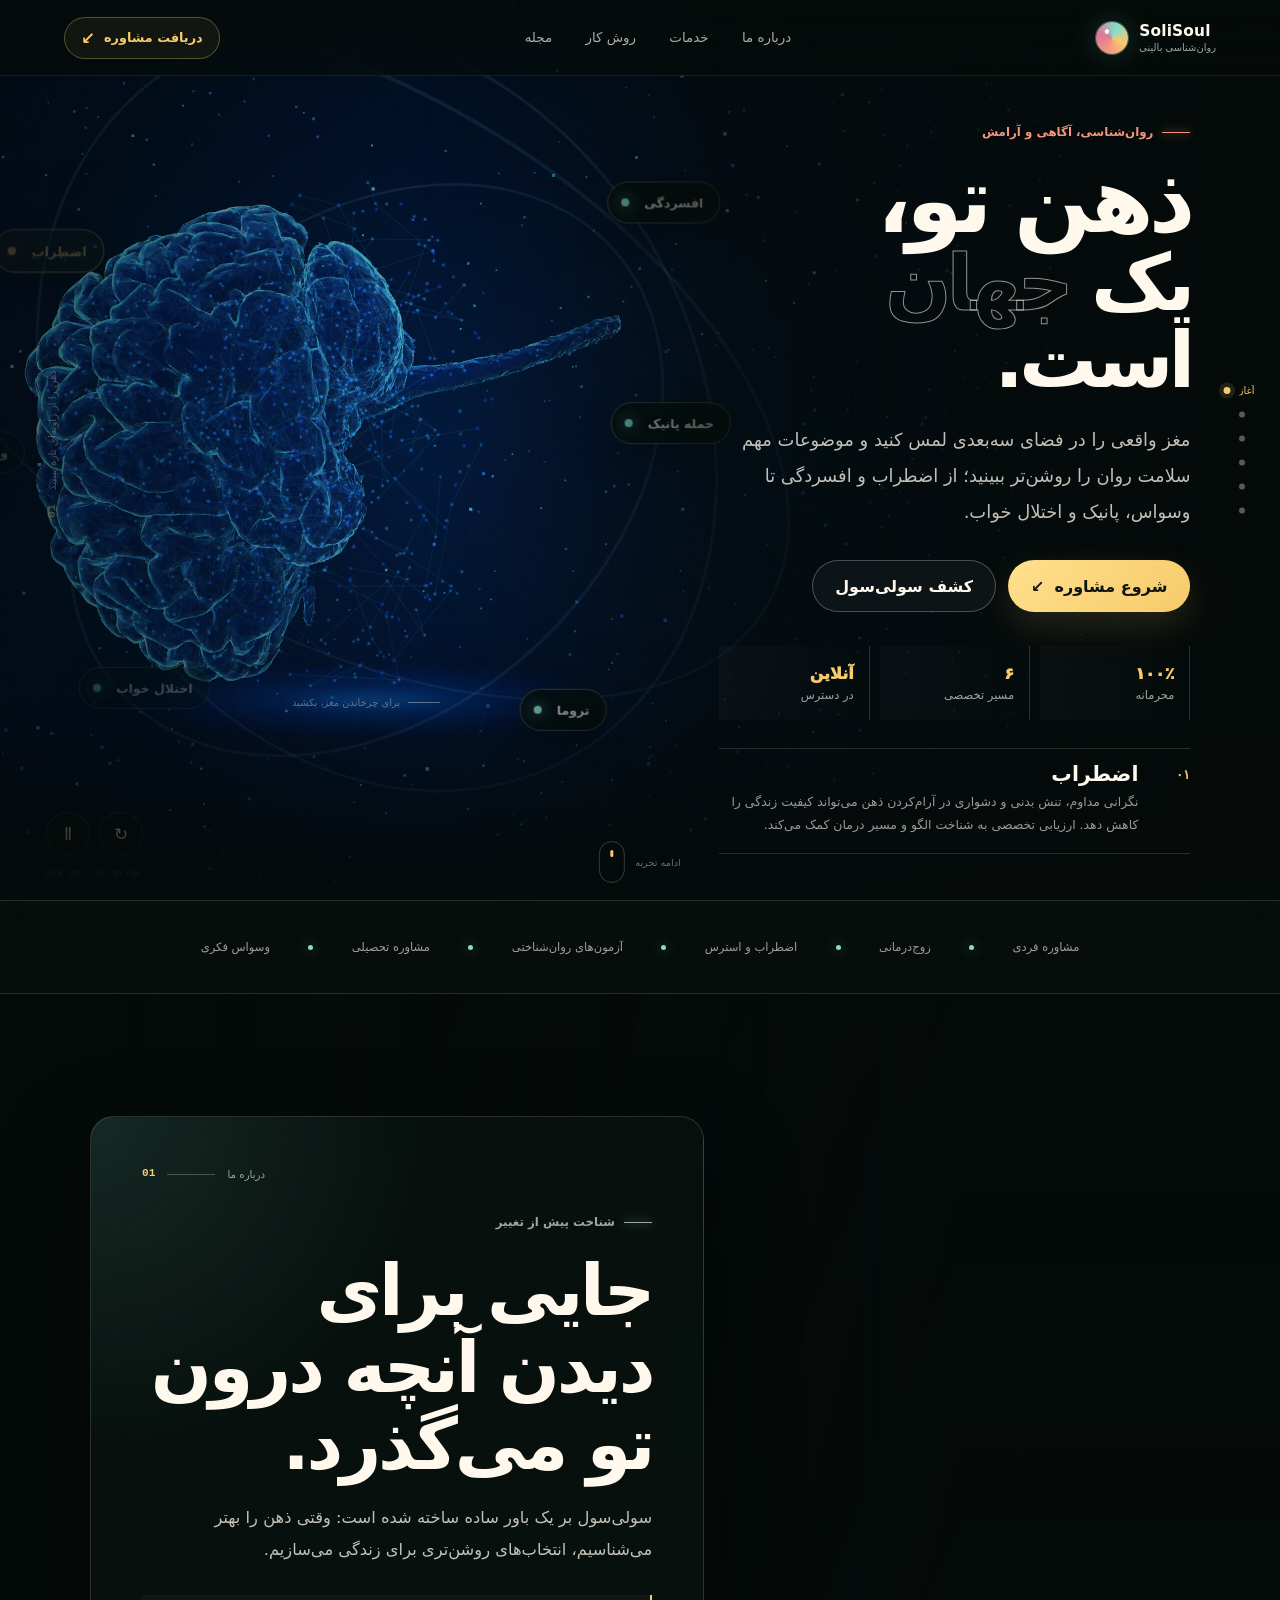
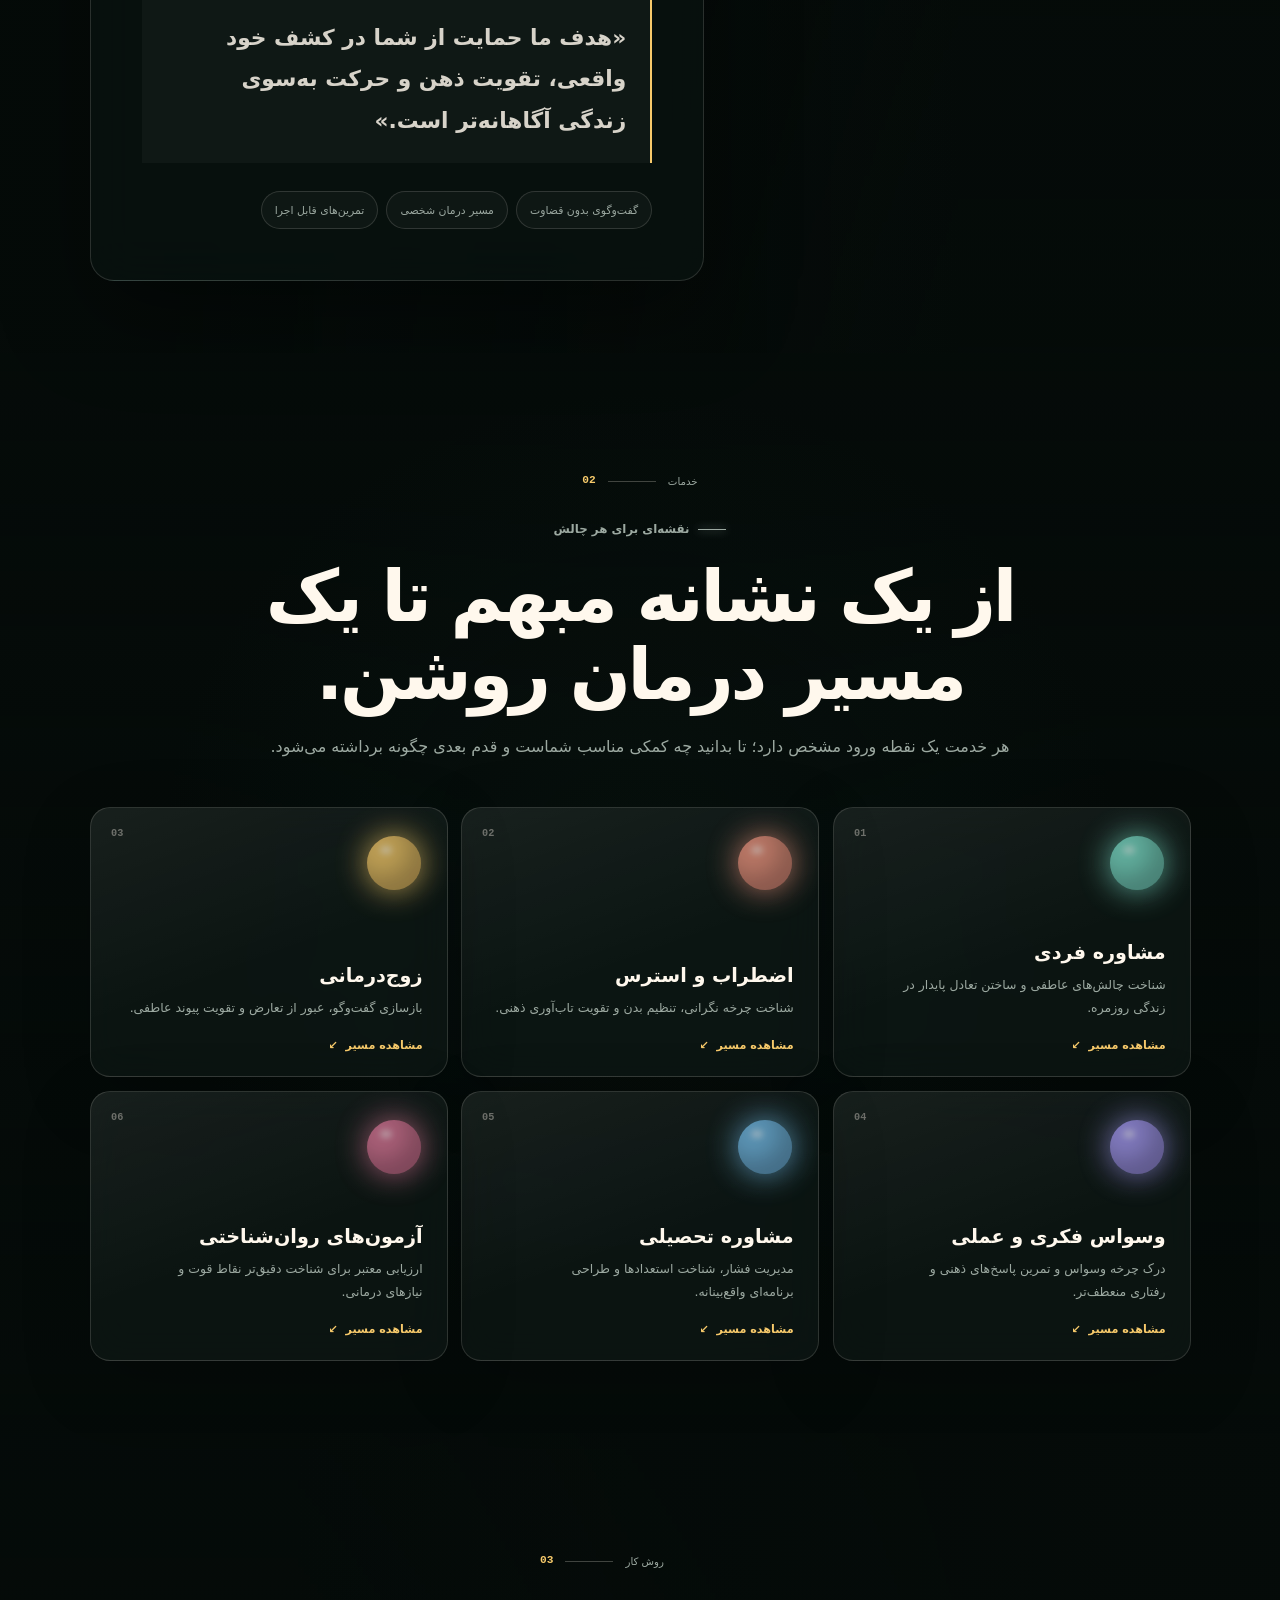
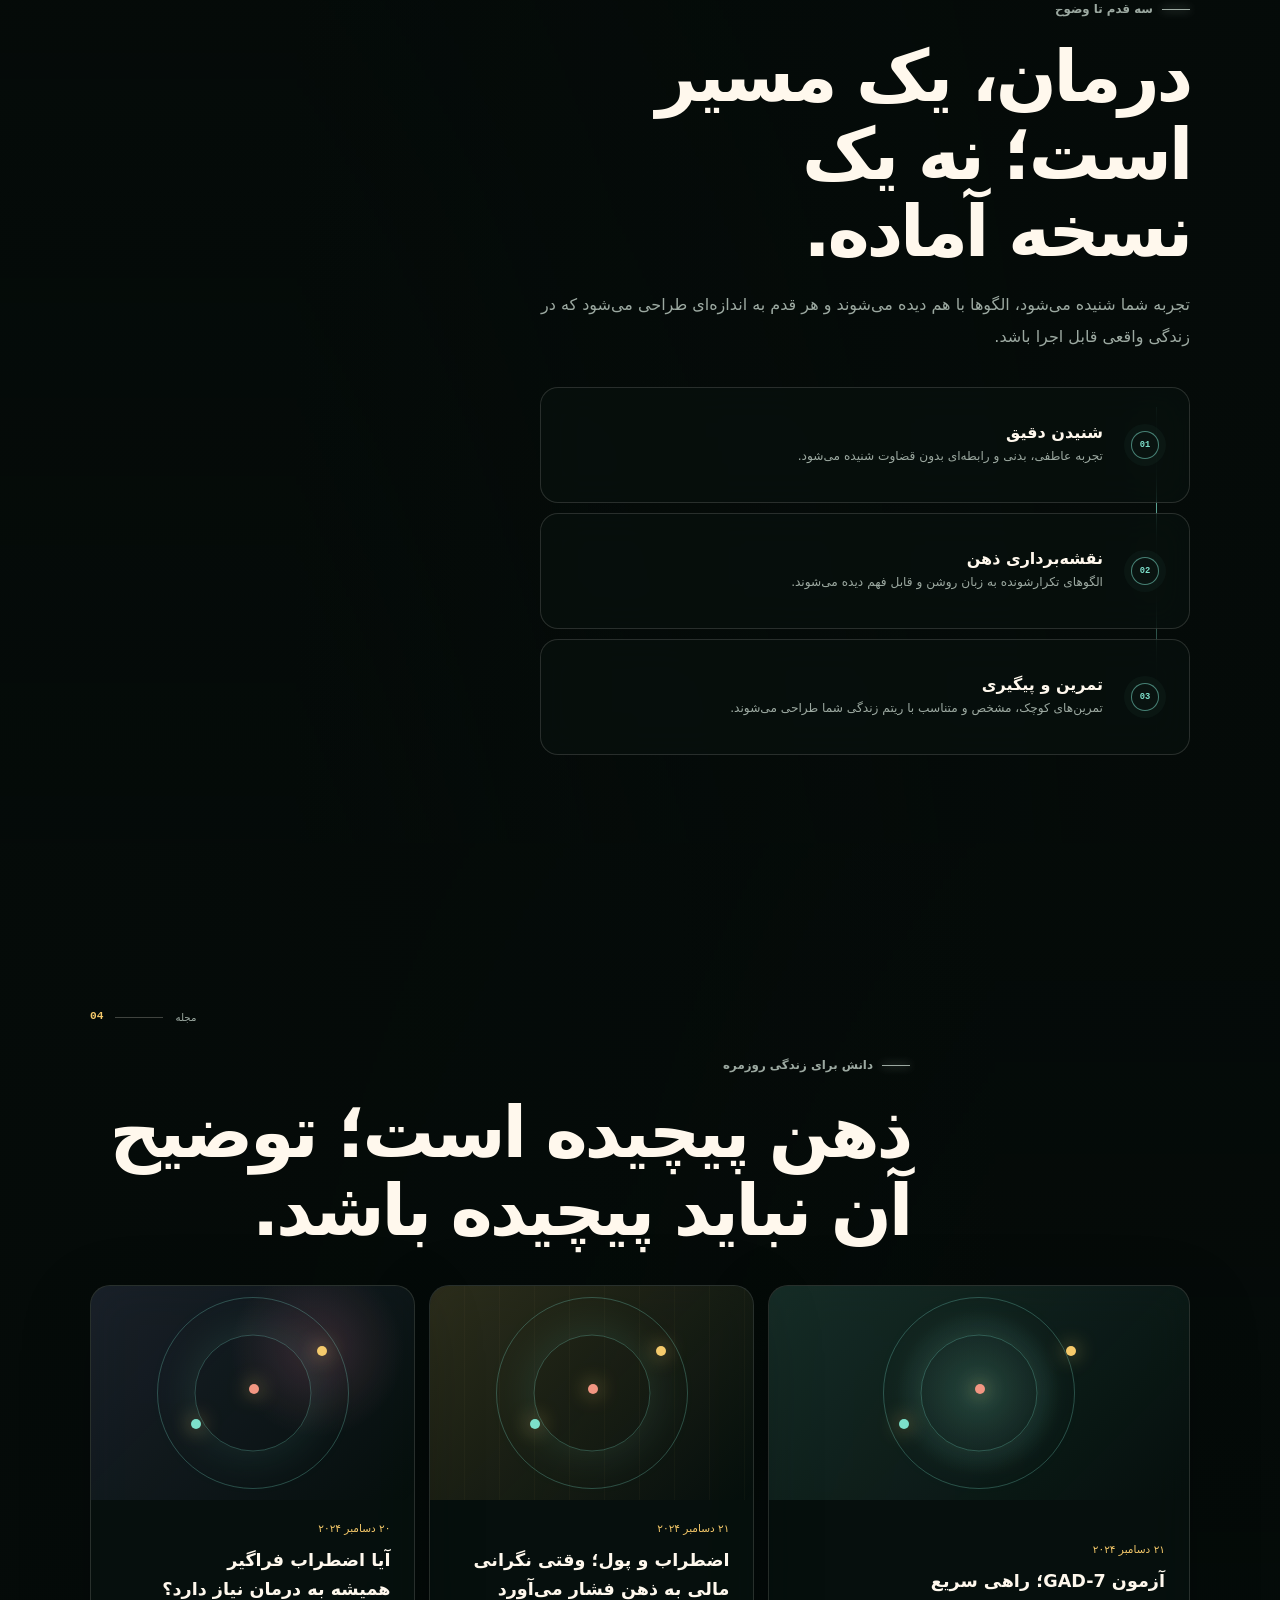
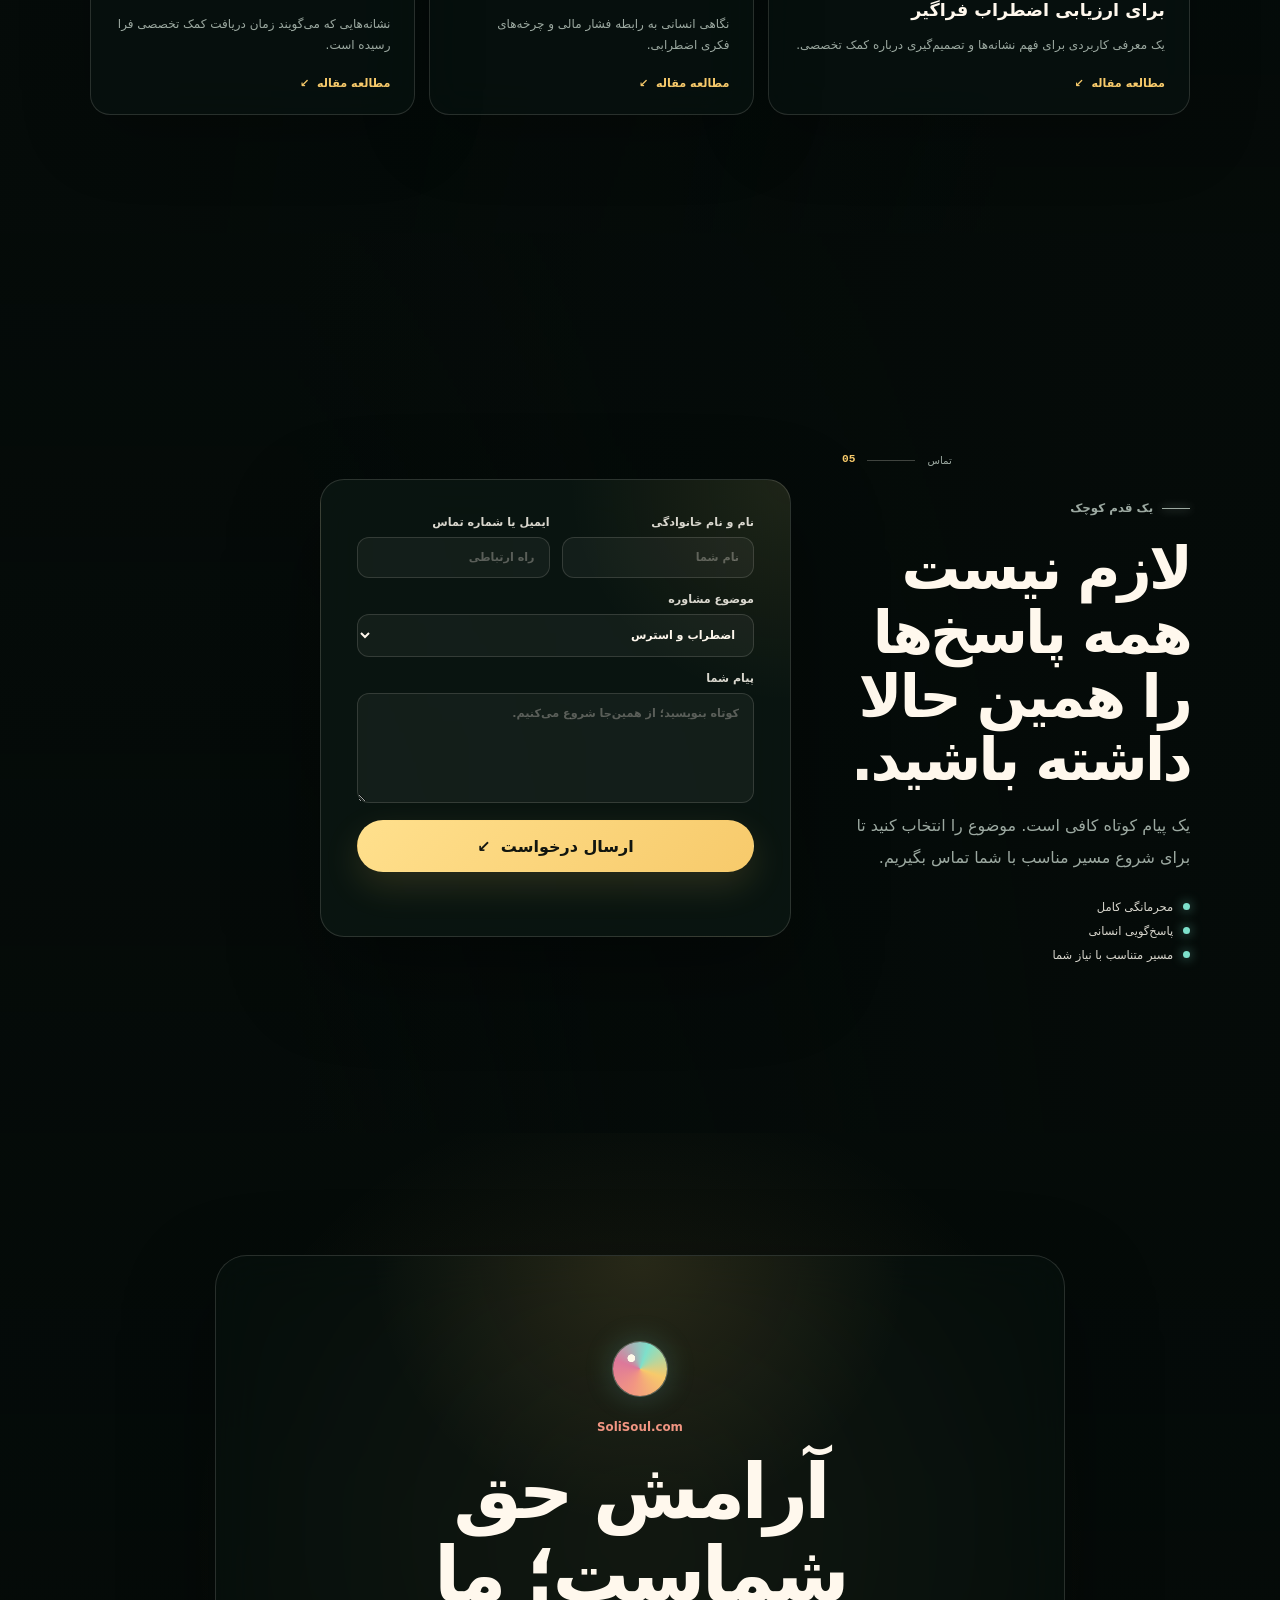
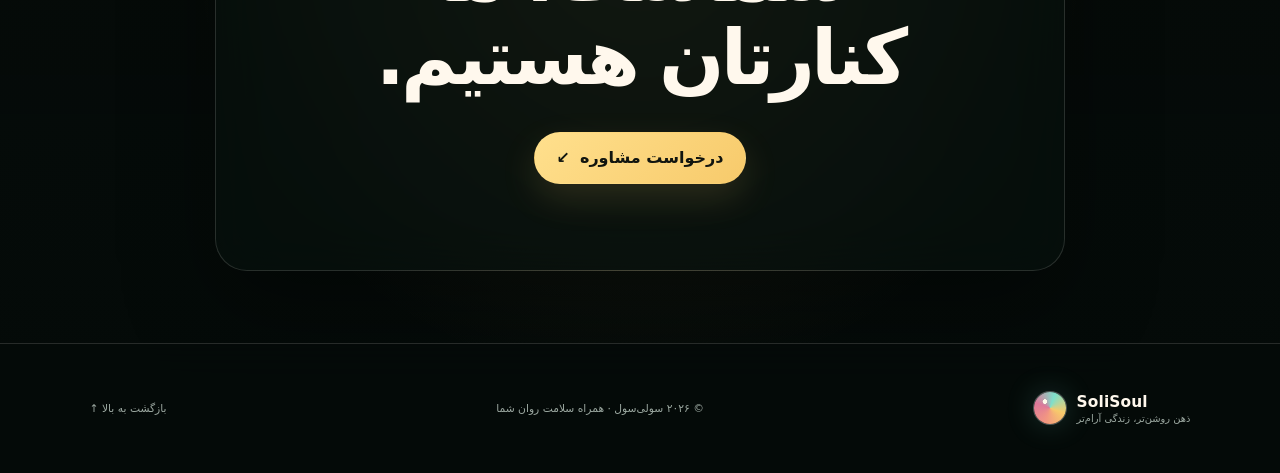
==== commit ca7ebbbf: "Preload lightweight brain model" ====
--- a/index.html
+++ b/index.html
@@ -9,7 +9,8 @@
       name="description"
       content="تجربه سه‌بعدی سولی‌سول برای شناخت ذهن، خدمات روان‌شناسی و شروع یک مسیر درمانی انسانی."
     />
-    <link rel="stylesheet" href="./styles.css?v=brain-load-fix-v3" />
+    <link rel="preload" href="./assets/brain-lite.glb" as="fetch" type="model/gltf-binary" crossorigin />
+    <link rel="stylesheet" href="./styles.css?v=brain-load-fix-v4" />
     <script type="importmap">
       {
         "imports": {
@@ -363,6 +364,6 @@
       <a href="#top">بازگشت به بالا ↑</a>
     </footer>
 
-    <script type="module" src="./script.js?v=brain-load-fix-v3"></script>
+    <script type="module" src="./script.js?v=brain-load-fix-v4"></script>
   </body>
 </html>
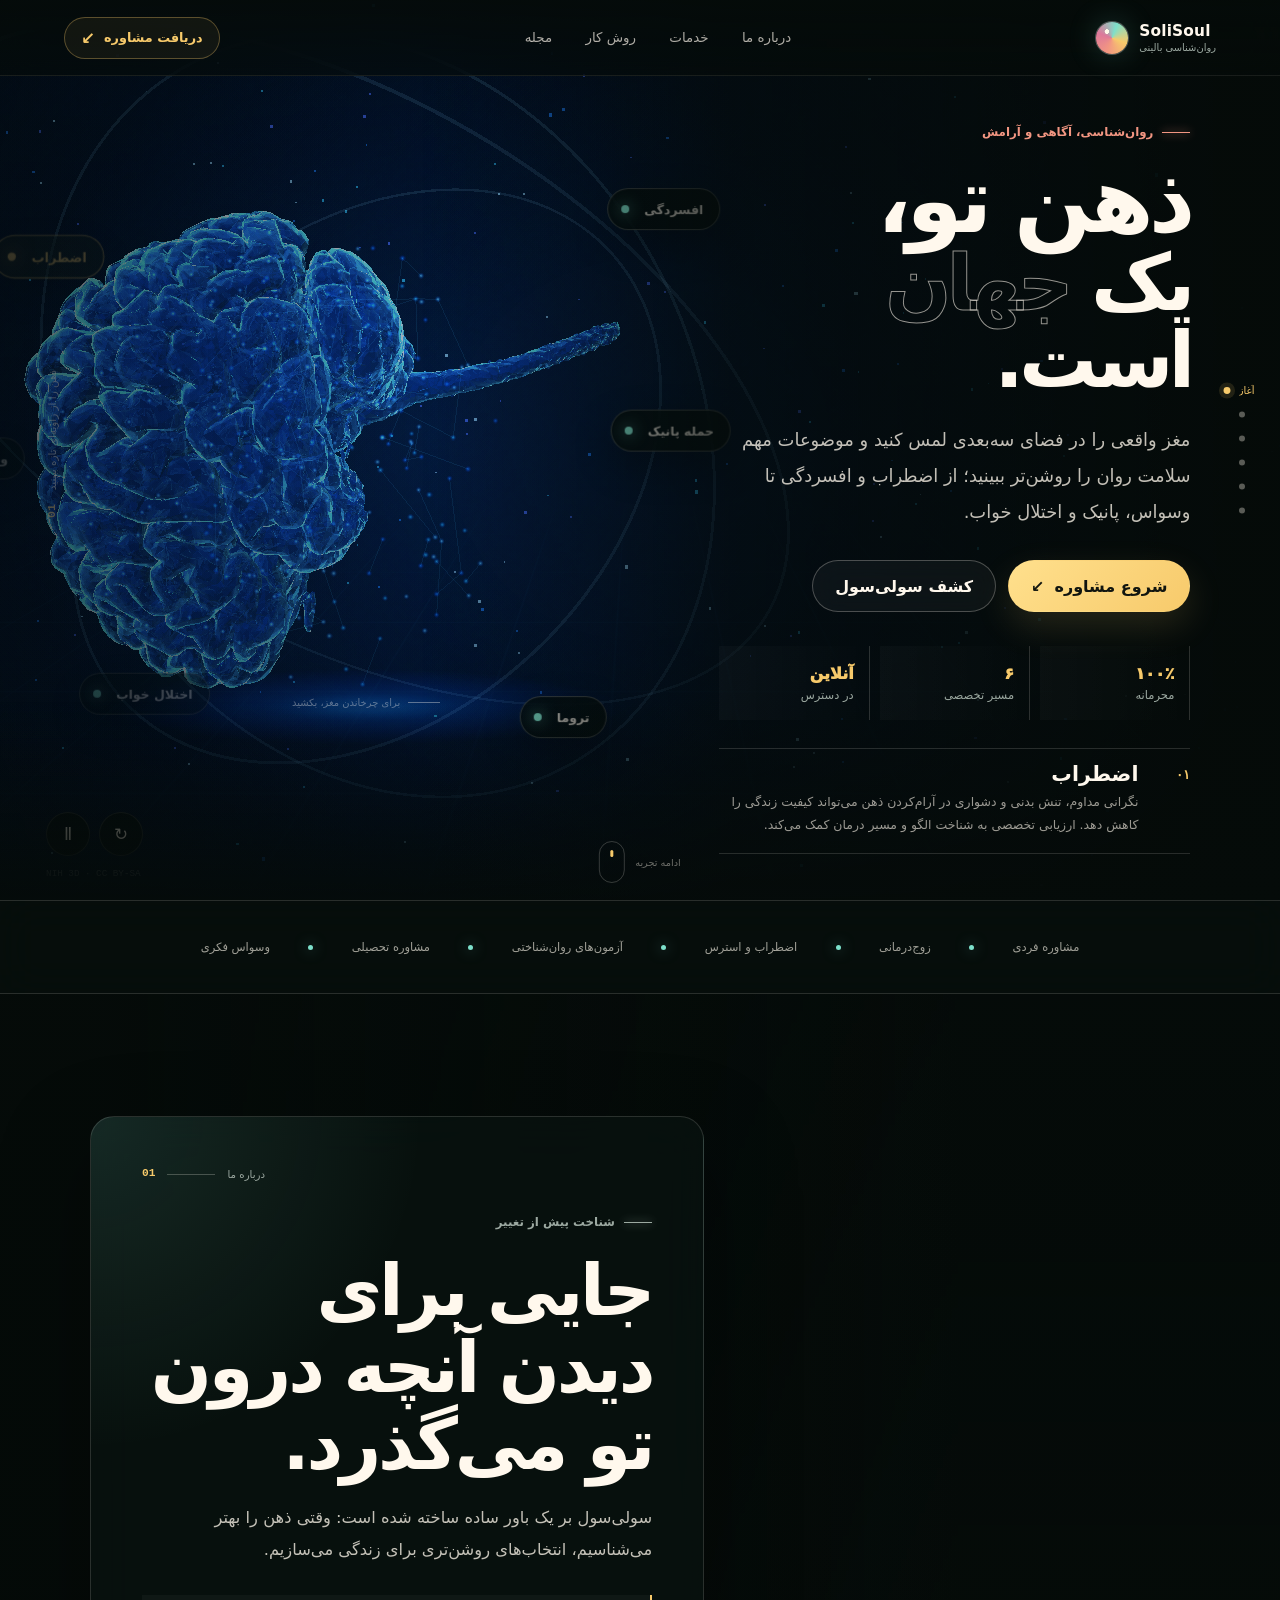
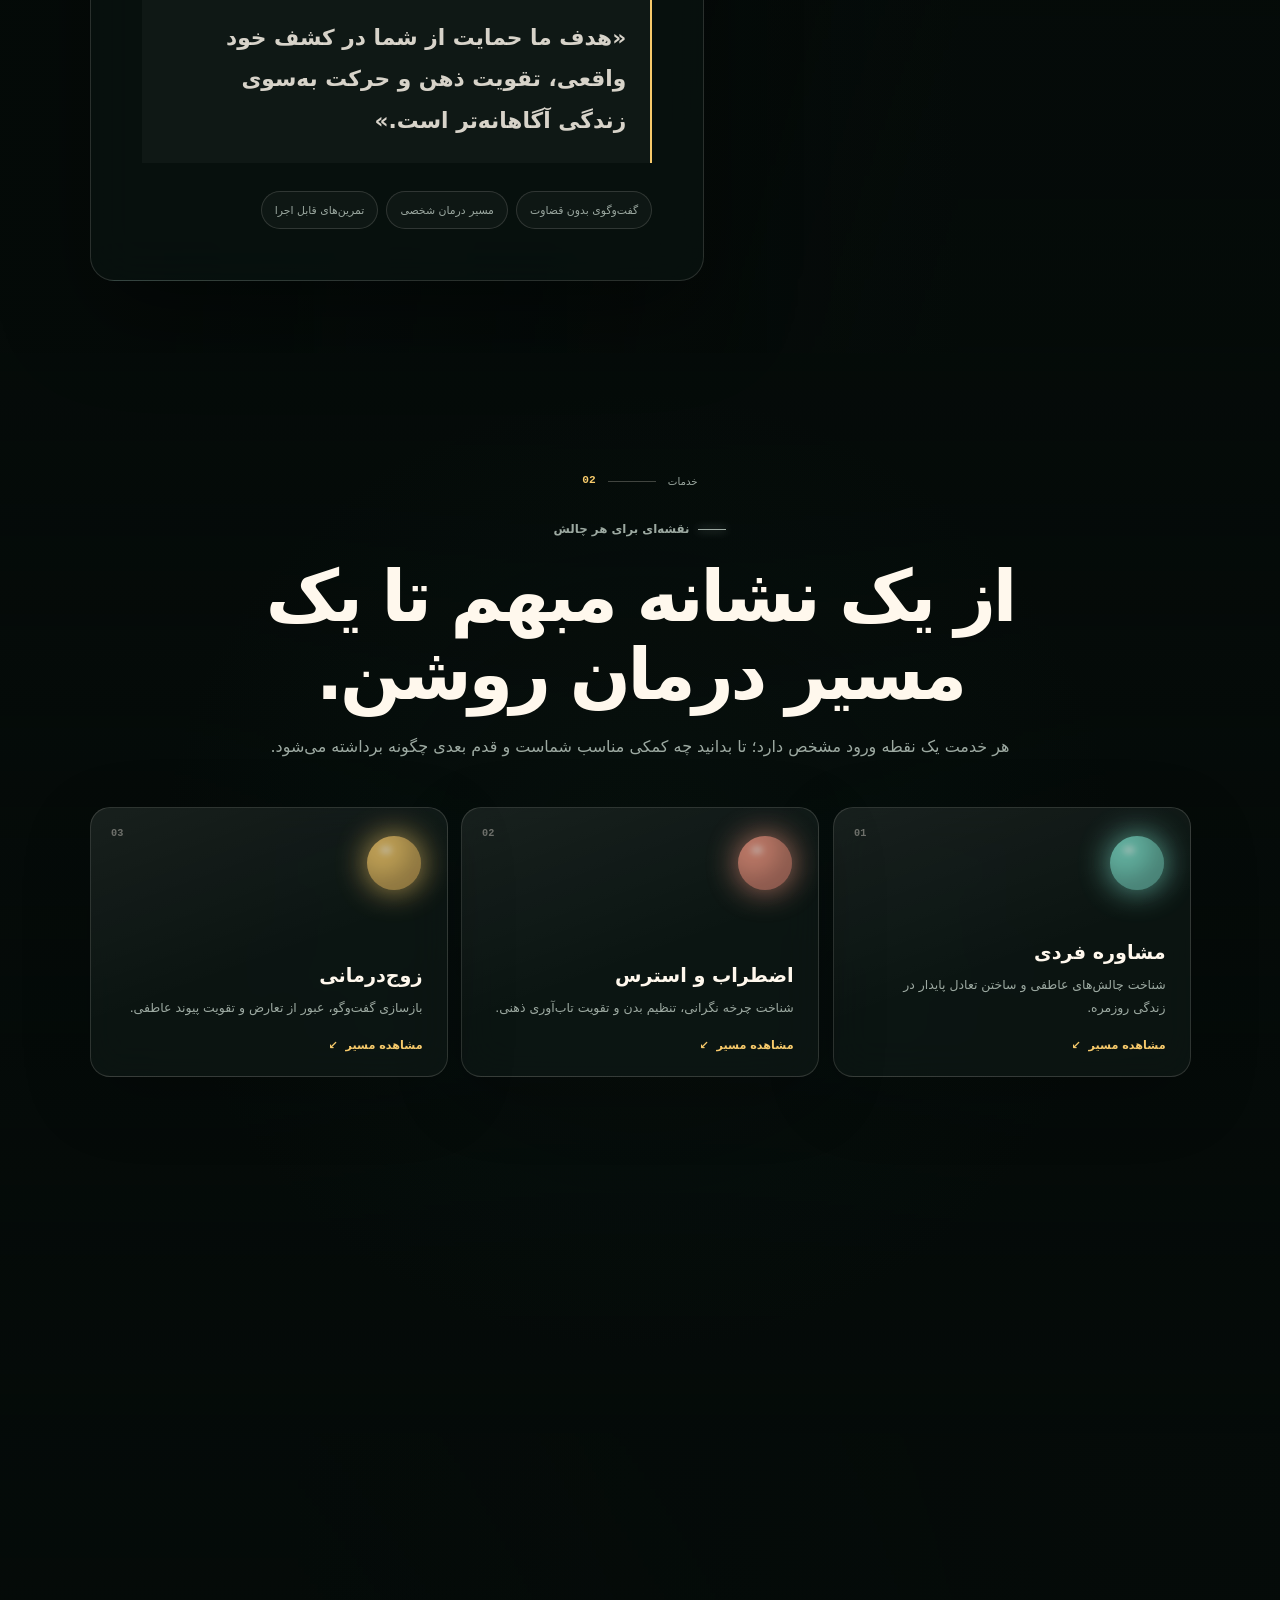
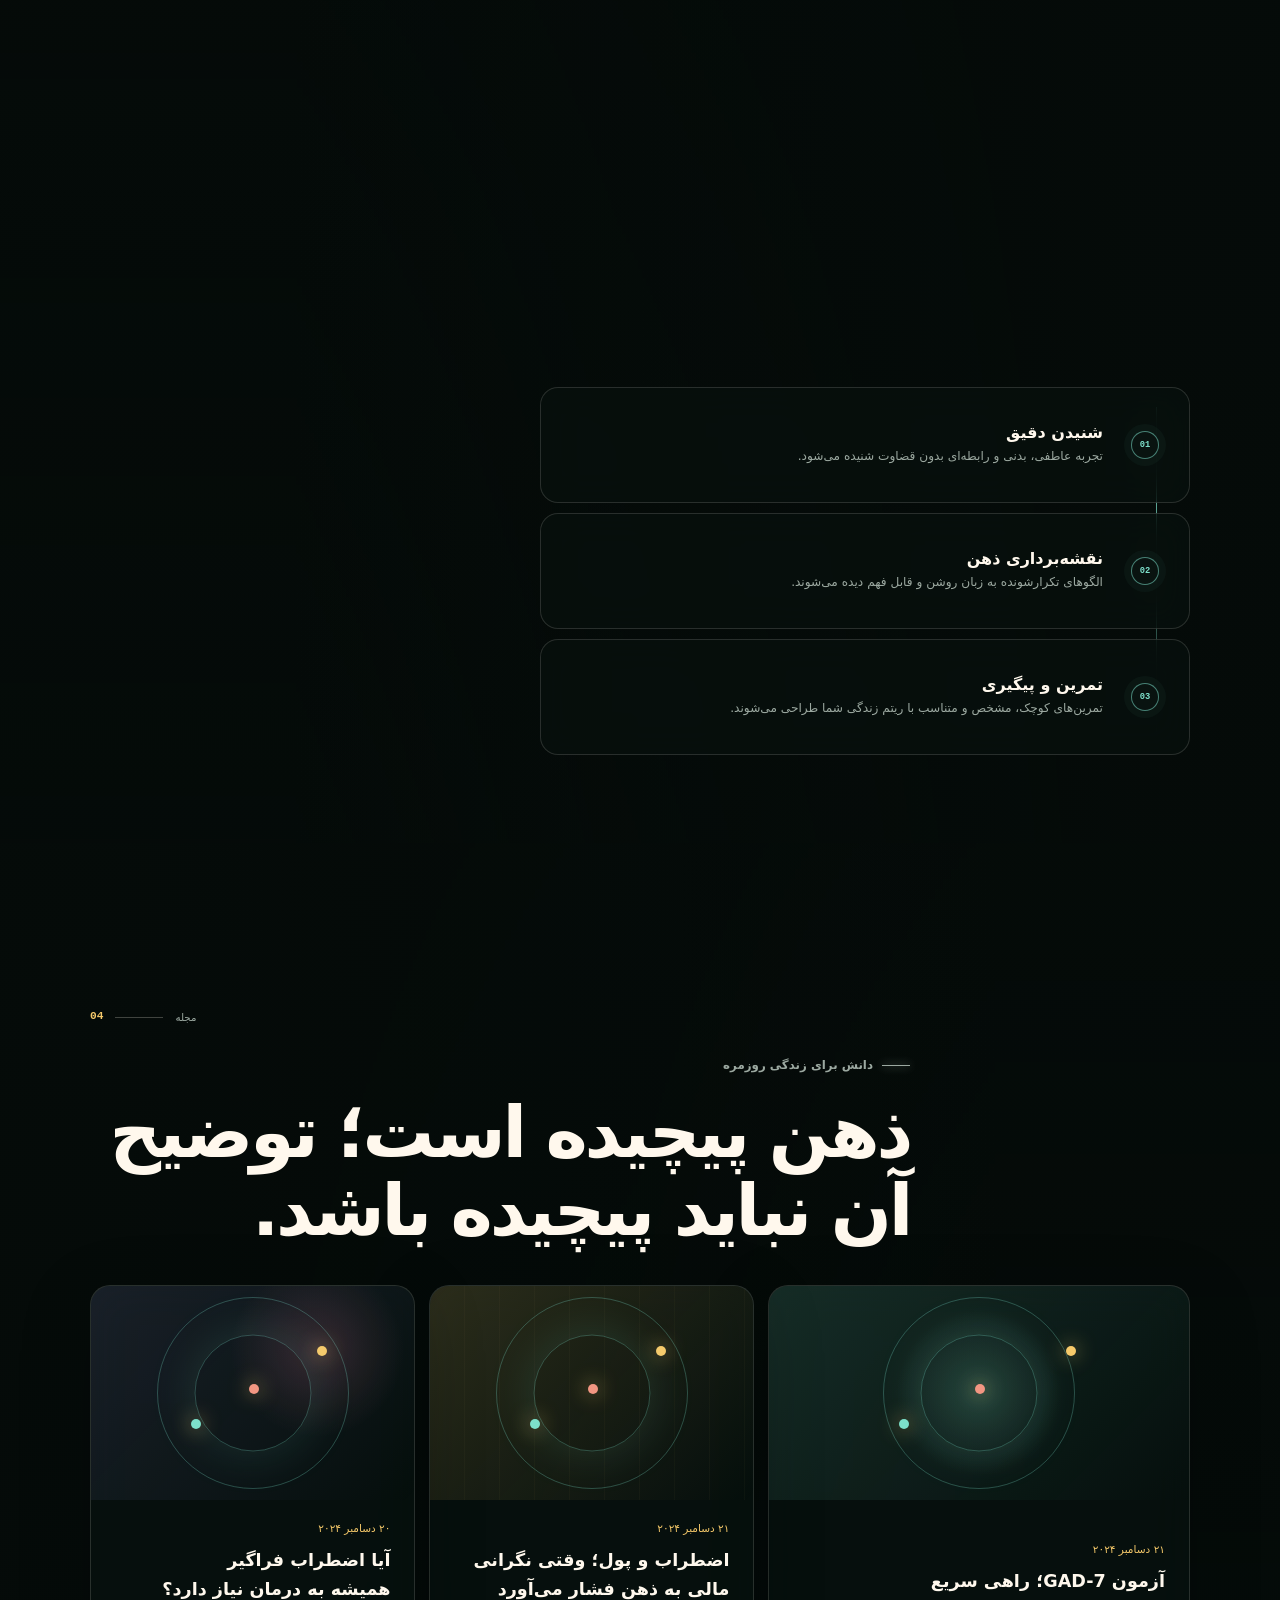
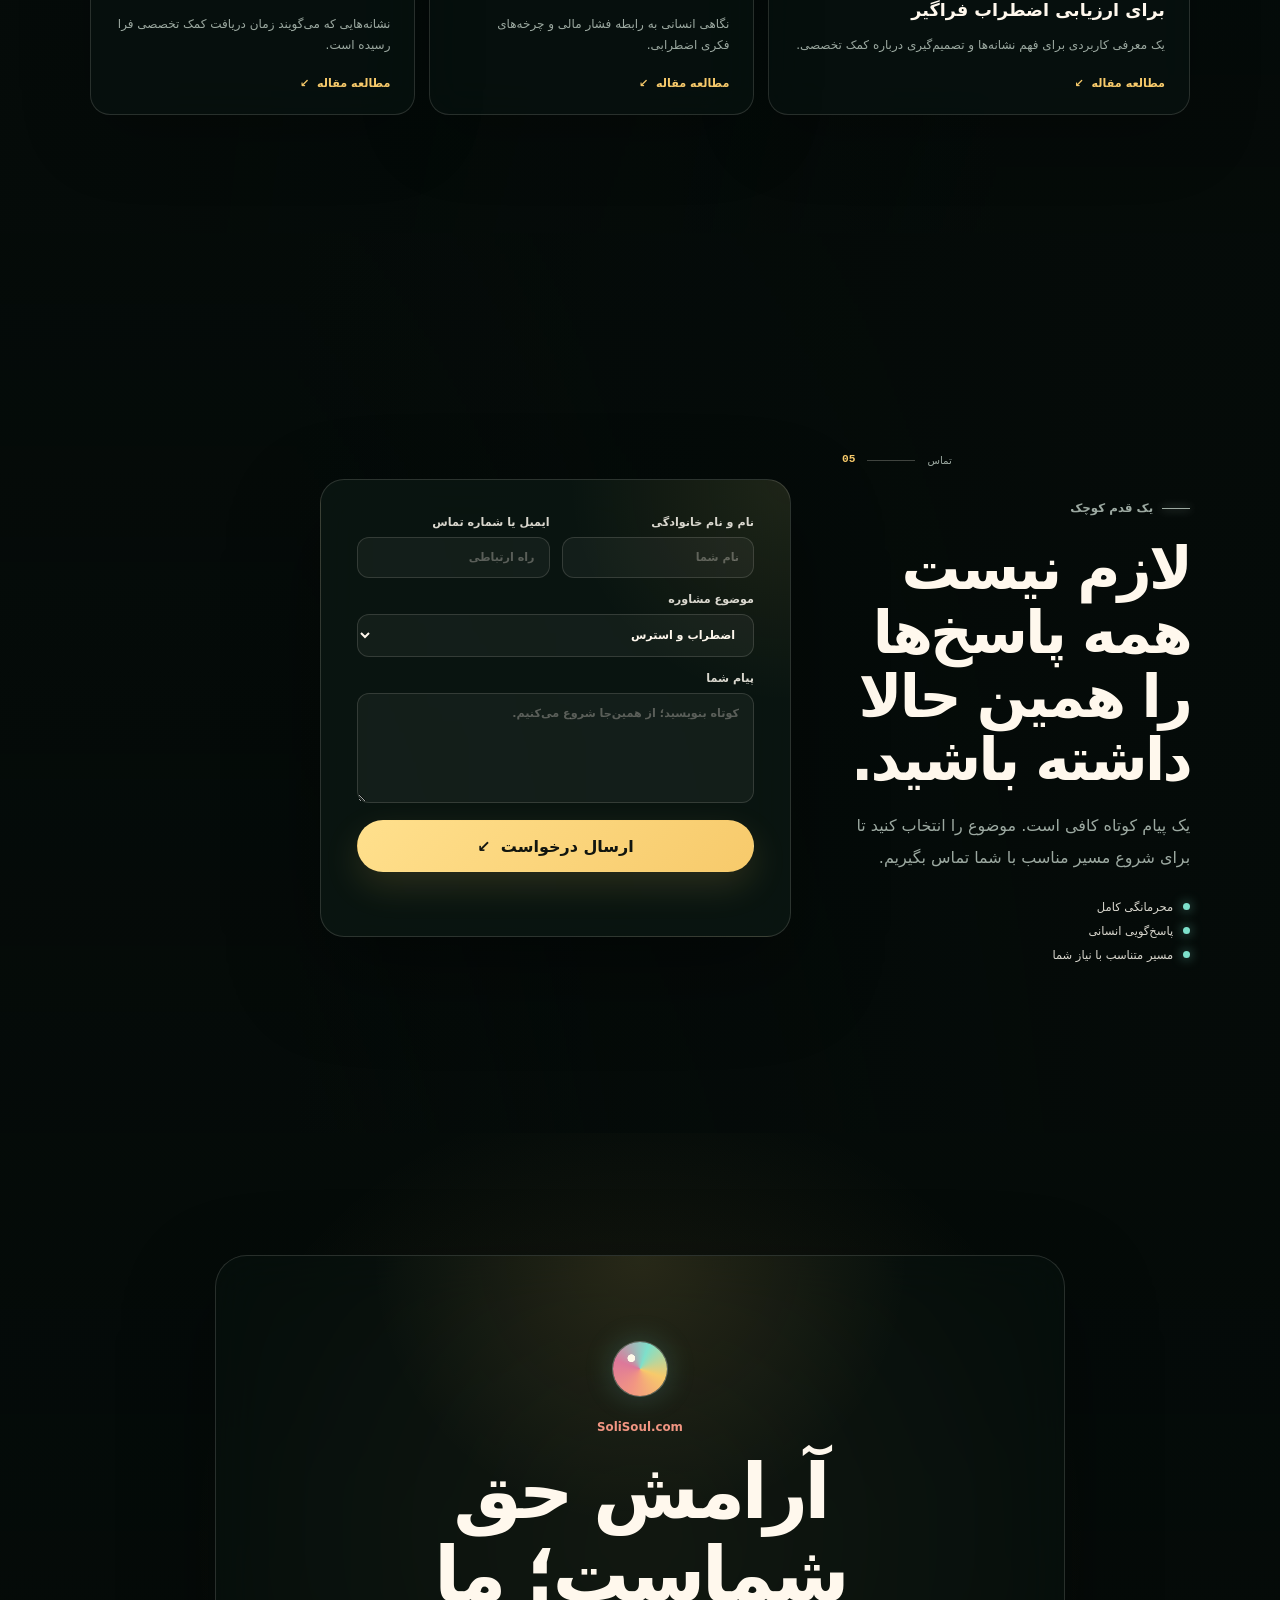
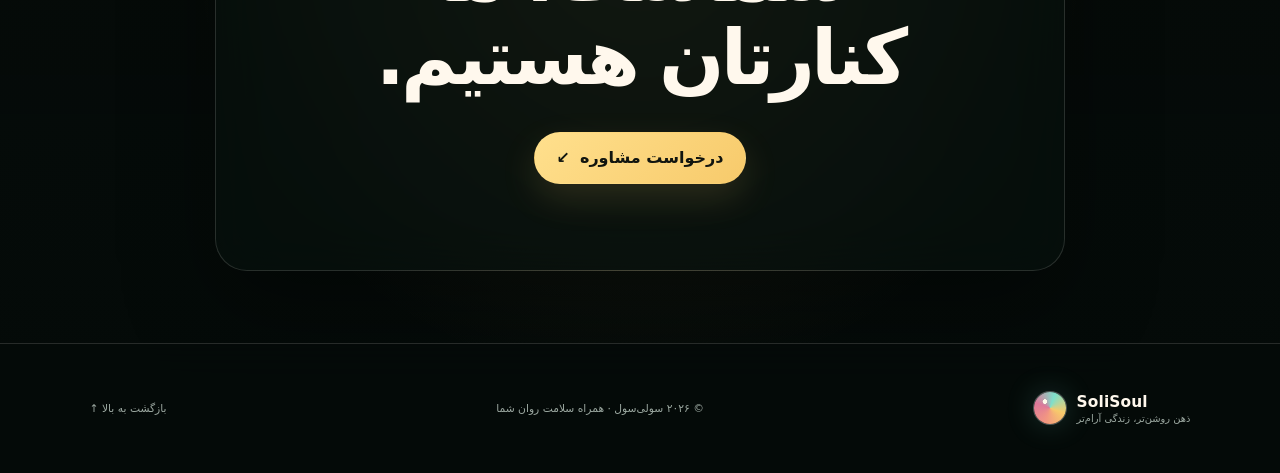
==== commit 5fc0f3ec: "Harden 3D brain loading" ====
--- a/index.html
+++ b/index.html
@@ -10,7 +10,7 @@
       content="تجربه سه‌بعدی سولی‌سول برای شناخت ذهن، خدمات روان‌شناسی و شروع یک مسیر درمانی انسانی."
     />
     <link rel="preload" href="./assets/brain-lite.glb" as="fetch" type="model/gltf-binary" crossorigin />
-    <link rel="stylesheet" href="./styles.css?v=brain-load-fix-v4" />
+    <link rel="stylesheet" href="./styles.css?v=brain-reliability-v5" />
     <script type="importmap">
       {
         "imports": {
@@ -59,6 +59,11 @@
     </aside>
 
     <div class="brain-stage hero-active" aria-label="مدل تعاملی سه‌بعدی مغز انسان">
+      <div class="brain-fallback" aria-hidden="true">
+        <span></span>
+        <span></span>
+        <i></i>
+      </div>
       <canvas id="brain-canvas" aria-hidden="true"></canvas>
       <div class="world-grid" aria-hidden="true"></div>
       <div id="brain-loader" class="brain-loader" role="status" aria-label="در حال بارگذاری مغز سه‌بعدی">
@@ -364,6 +369,6 @@
       <a href="#top">بازگشت به بالا ↑</a>
     </footer>
 
-    <script type="module" src="./script.js?v=brain-load-fix-v4"></script>
+    <script type="module" src="./script.js?v=brain-reliability-v5"></script>
   </body>
 </html>
--- a/styles.css
+++ b/styles.css
@@ -146,6 +146,60 @@
   cursor: grabbing;
 }
 
+.brain-fallback {
+  position: absolute;
+  z-index: 1;
+  top: 50%;
+  left: 31%;
+  width: min(34vw, 480px);
+  aspect-ratio: 1.22;
+  opacity: 0;
+  filter: drop-shadow(0 0 28px rgba(50, 155, 255, 0.62));
+  transform: translate(-50%, -50%) rotate(-7deg);
+  transition: opacity 300ms ease;
+  pointer-events: none;
+}
+
+.brain-fallback span {
+  position: absolute;
+  top: 9%;
+  width: 61%;
+  height: 76%;
+  border: 2px solid rgba(138, 239, 255, 0.78);
+  border-radius: 52% 47% 48% 51% / 48% 54% 46% 52%;
+  background:
+    repeating-radial-gradient(circle at 42% 48%, transparent 0 9px, rgba(90, 194, 255, 0.2) 10px 11px),
+    radial-gradient(circle at 50% 50%, rgba(22, 112, 255, 0.5), rgba(3, 28, 88, 0.76) 68%);
+  box-shadow: inset 0 0 34px rgba(72, 194, 255, 0.38), 0 0 24px rgba(44, 143, 255, 0.5);
+}
+
+.brain-fallback span:first-child {
+  left: 3%;
+  transform: rotate(-8deg);
+}
+
+.brain-fallback span:nth-child(2) {
+  right: 3%;
+  transform: rotate(8deg) scaleX(-1);
+}
+
+.brain-fallback i {
+  position: absolute;
+  left: 48%;
+  bottom: 2%;
+  width: 13%;
+  height: 31%;
+  border-radius: 0 0 50% 50%;
+  background: linear-gradient(180deg, rgba(80, 199, 255, 0.72), rgba(12, 69, 186, 0.24));
+  box-shadow: 0 0 20px rgba(45, 154, 255, 0.58);
+  transform: rotate(8deg);
+}
+
+.brain-stage.brain-unavailable .brain-fallback,
+.brain-stage.brain-context-lost .brain-fallback {
+  opacity: 0.9;
+}
+
 .brain-stage::before,
 .brain-stage::after {
   content: "";
@@ -198,6 +252,11 @@
   transition: opacity 600ms ease, visibility 600ms ease;
 }
 
+.brain-loader.has-preview {
+  background: rgba(2, 15, 36, 0.62);
+  backdrop-filter: blur(2px);
+}
+
 .brain-loader span {
   width: 68px;
   aspect-ratio: 1;
@@ -223,6 +282,11 @@
 .brain-loader.has-error span {
   border-color: var(--rose);
   animation: none;
+}
+
+.brain-stage.brain-unavailable .brain-loader,
+.brain-stage.brain-context-lost .brain-loader {
+  background: rgba(2, 15, 36, 0.72);
 }
 
 @keyframes spin {
@@ -1629,7 +1693,7 @@
   }
 
   body::before {
-    background: linear-gradient(180deg, rgba(5, 11, 9, 0.08), rgba(5, 11, 9, 0.54));
+    background: linear-gradient(180deg, rgba(2, 15, 36, 0.04), rgba(2, 15, 36, 0.32));
   }
 
   .site-header {
@@ -1653,10 +1717,16 @@
     pointer-events: none;
   }
 
+  .brain-fallback {
+    top: 55%;
+    left: 50%;
+    width: min(72vw, 360px);
+  }
+
   .brain-stage::before {
     background:
-      linear-gradient(180deg, rgba(5, 11, 9, 0.22), rgba(5, 11, 9, 0.65)),
-      radial-gradient(circle at 50% 60%, transparent, rgba(5, 11, 9, 0.36));
+      linear-gradient(180deg, rgba(2, 15, 36, 0.08), rgba(2, 15, 36, 0.38)),
+      radial-gradient(circle at 50% 68%, transparent 0 24%, rgba(2, 15, 36, 0.14) 72%);
   }
 
   .world-grid {
@@ -1680,7 +1750,7 @@
   .blogs-section::before,
   .contact-section::before {
     background:
-      linear-gradient(180deg, rgba(5, 11, 9, 0.94) 0 42%, rgba(5, 11, 9, 0.36) 68%, rgba(5, 11, 9, 0.88));
+      linear-gradient(180deg, rgba(5, 11, 9, 0.94) 0 43%, rgba(2, 15, 36, 0.14) 63% 79%, rgba(5, 11, 9, 0.82));
   }
 
   .hero-layout {
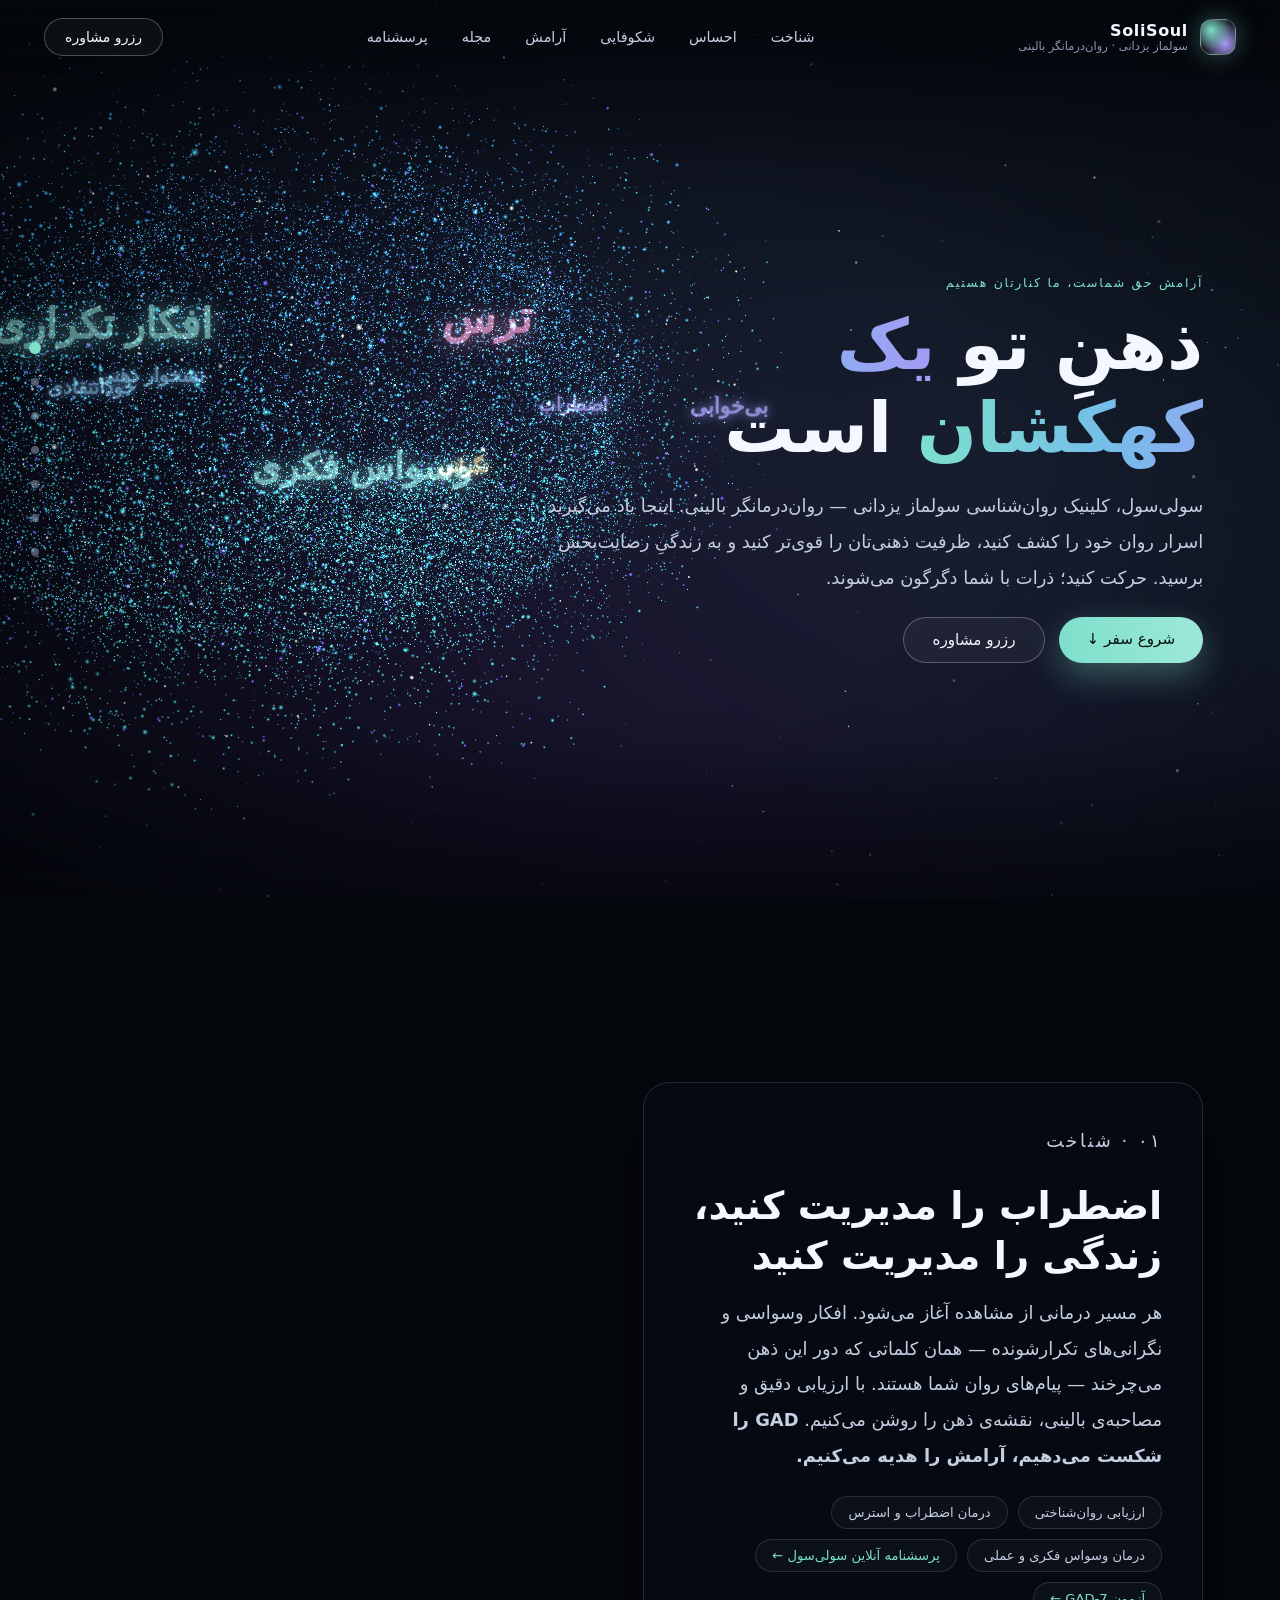
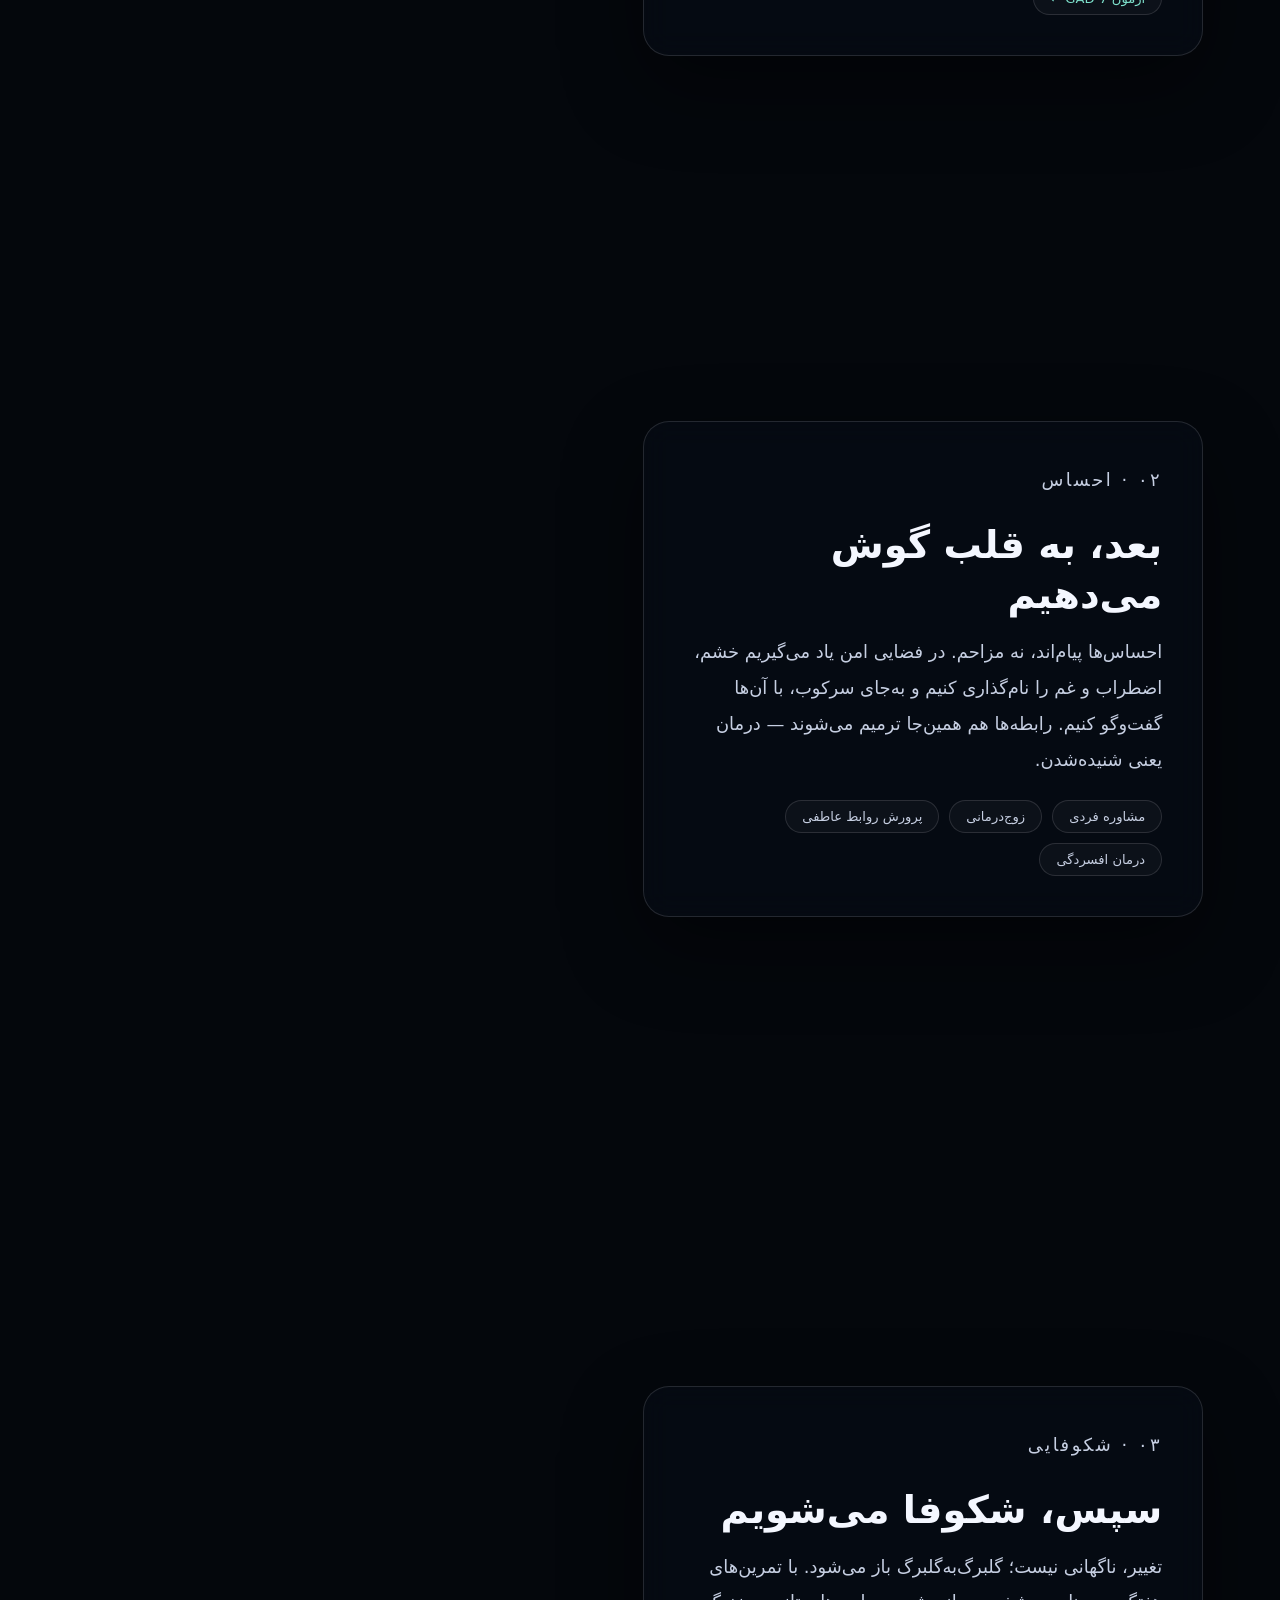
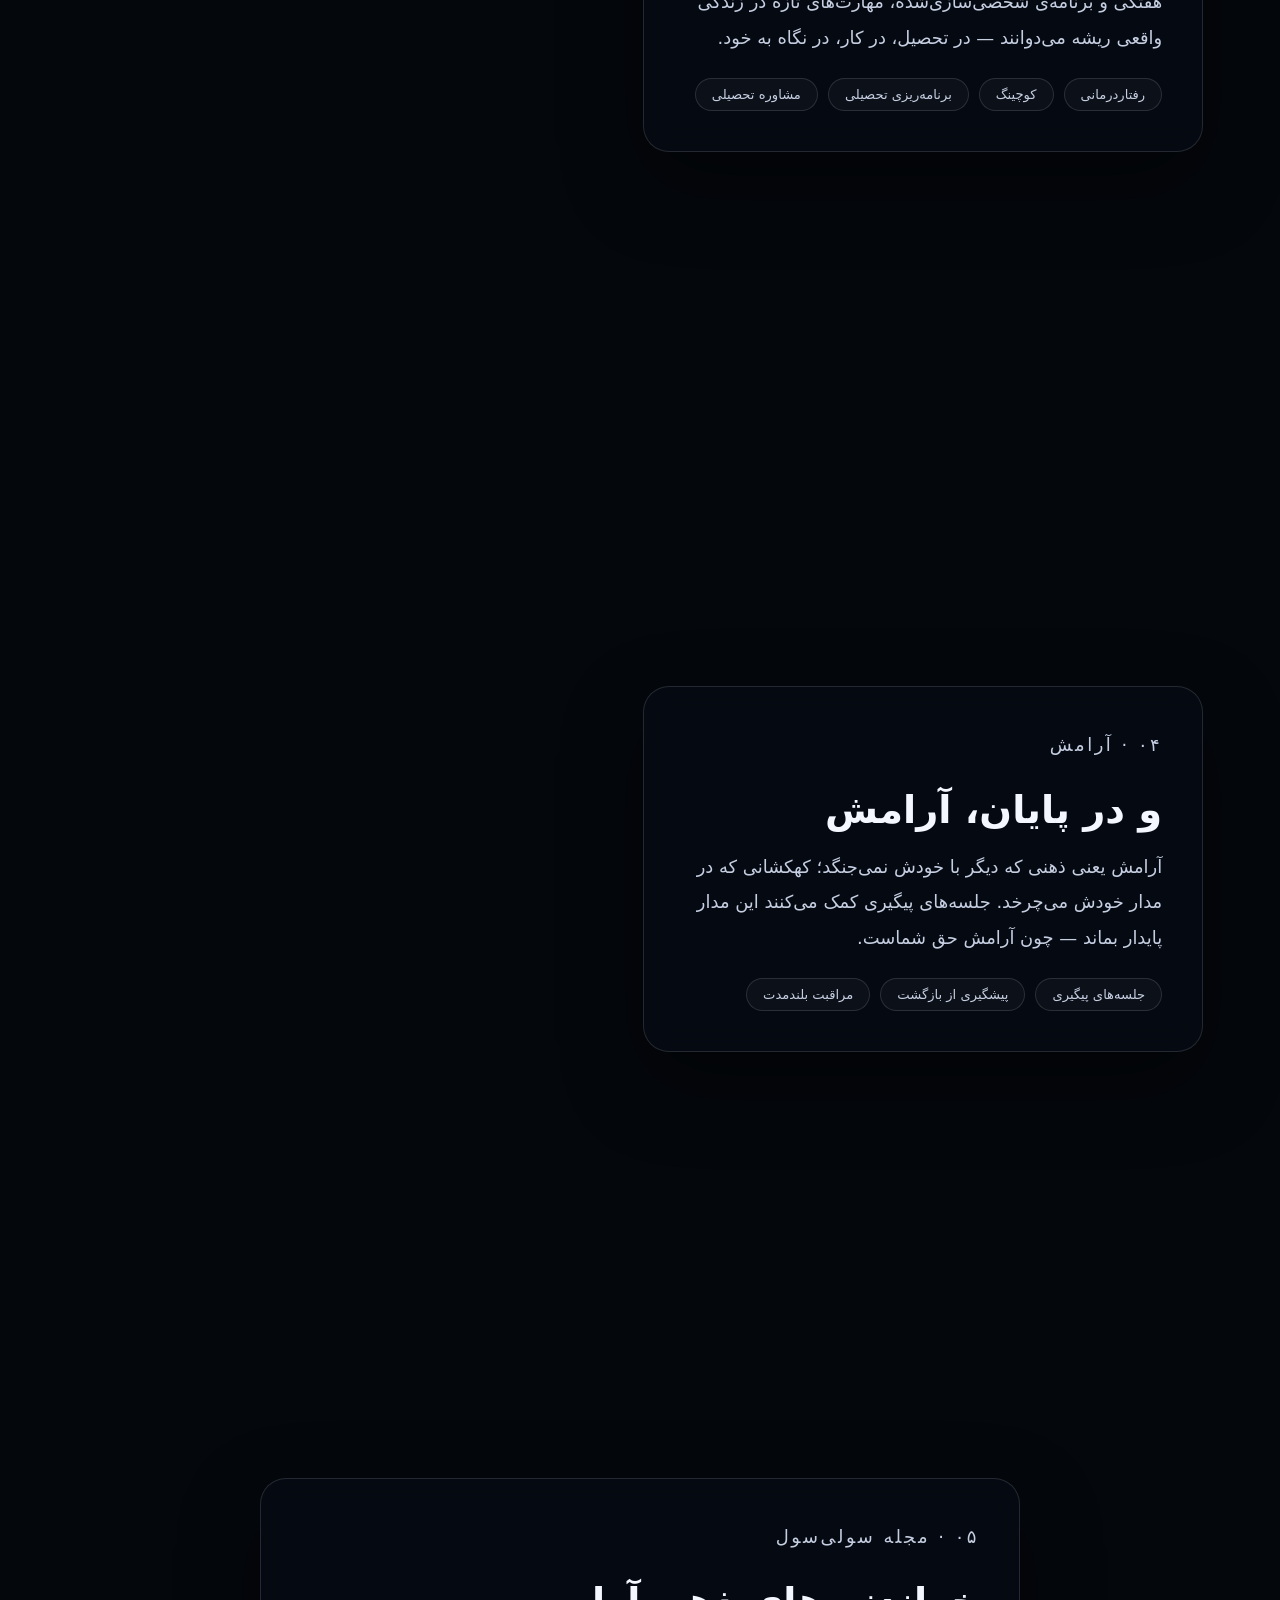
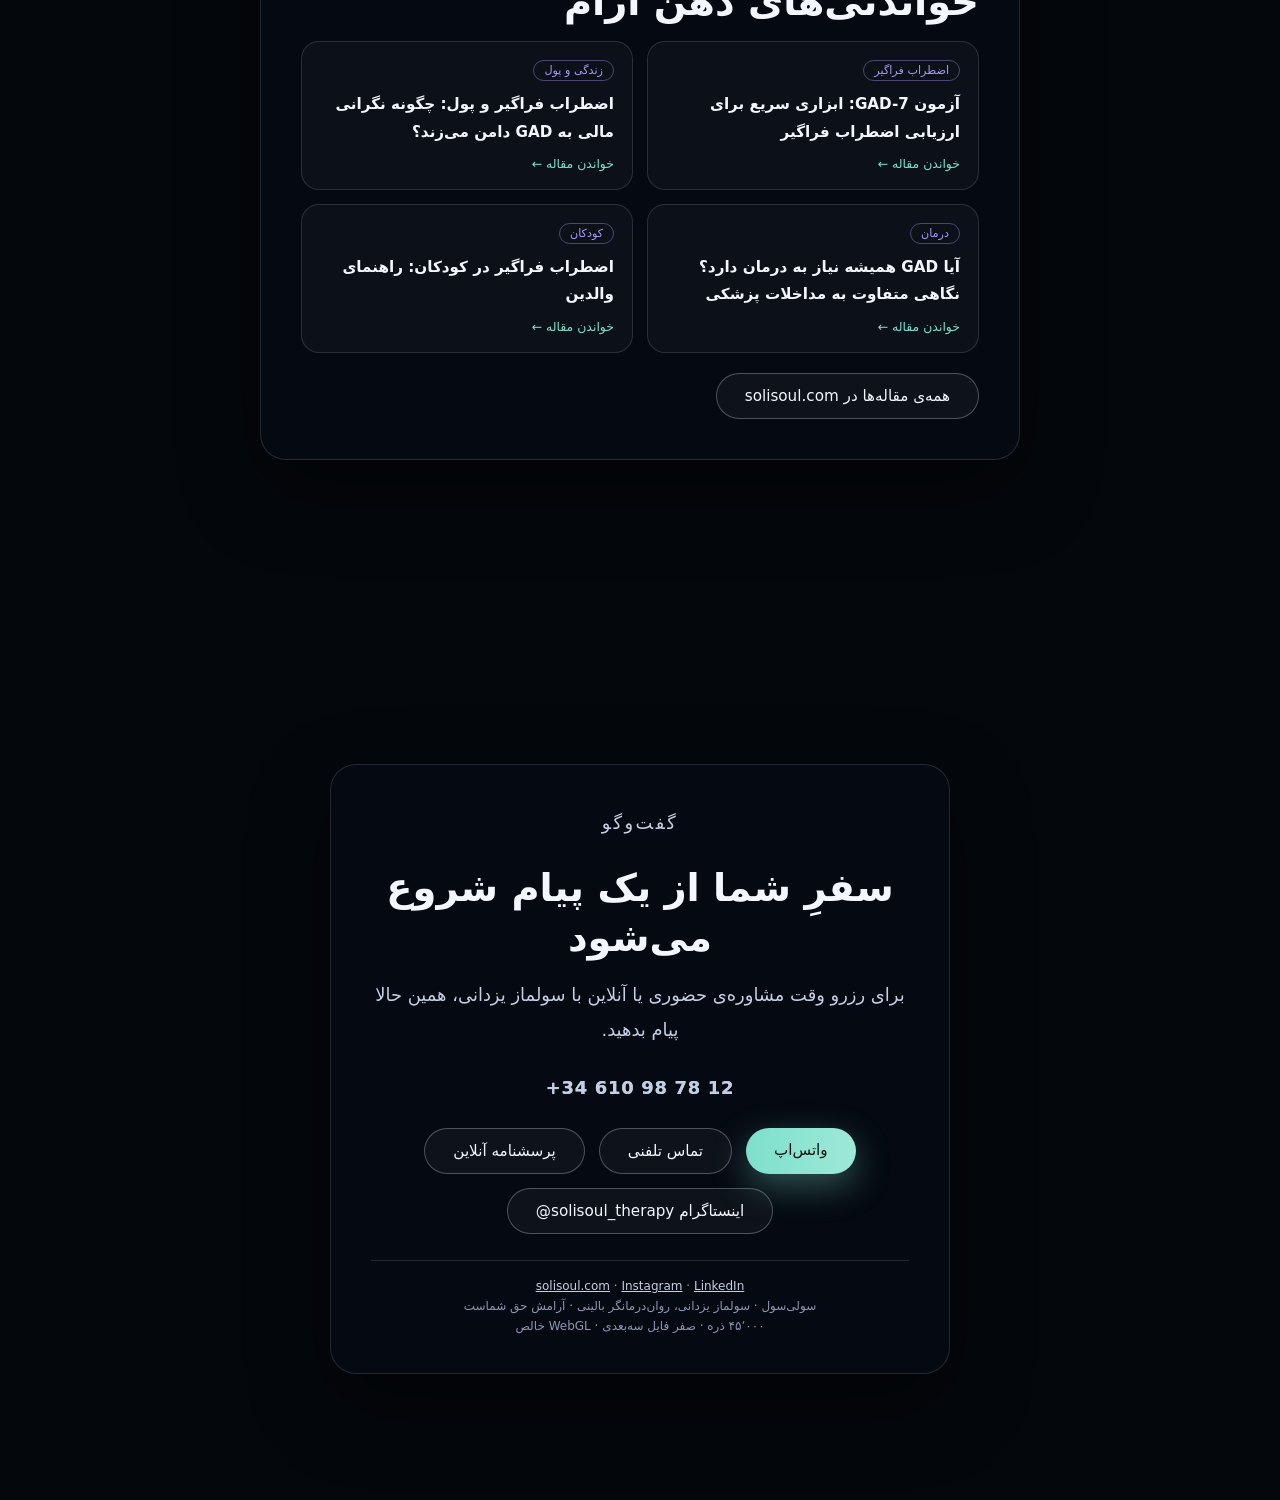
==== commit 6421db16: "Restore original particle story design" ====
--- a/index.html
+++ b/index.html
@@ -3,372 +3,253 @@
   <head>
     <meta charset="utf-8" />
     <meta name="viewport" content="width=device-width, initial-scale=1" />
-    <meta name="theme-color" content="#050b09" />
-    <title>سولی‌سول | تجربه سه‌بعدی سلامت روان</title>
+    <meta name="theme-color" content="#04070c" />
+    <title>سولی‌سول | سولماز یزدانی · روان‌درمانگر بالینی</title>
     <meta
       name="description"
-      content="تجربه سه‌بعدی سولی‌سول برای شناخت ذهن، خدمات روان‌شناسی و شروع یک مسیر درمانی انسانی."
+      content="سولی‌سول — کلینیک روان‌شناسی سولماز یزدانی. درمان اضطراب فراگیر (GAD)، وسواس فکری و عملی، زوج‌درمانی و کوچینگ. آرامش حق شماست، ما کنارتان هستیم."
     />
-    <link rel="preload" href="./assets/brain-lite.glb" as="fetch" type="model/gltf-binary" crossorigin />
-    <link rel="stylesheet" href="./styles.css?v=brain-reliability-v5" />
-    <script type="importmap">
-      {
-        "imports": {
-          "three": "./vendor/three/three.module.js",
-          "three/addons/": "./vendor/three/addons/"
-        }
-      }
-    </script>
+    <link rel="stylesheet" href="./claude/styles.css?v=2" />
+    <!-- bundle.min.js = script.js + three.js, built with:
+         npx esbuild claude/script.js --bundle --minify --format=esm
+           --alias:three=./vendor/three/three.module.js
+           --outfile=claude/bundle.min.js
+         (edit script.js, then rebuild) -->
+    <link rel="modulepreload" href="./claude/bundle.min.js?v=5" />
   </head>
-  <body data-scene="hero">
+  <body>
     <a class="skip-link" href="#main-content">رفتن به محتوای اصلی</a>
 
-    <header class="site-header" aria-label="ناوبری اصلی">
-      <a class="brand" href="#top" aria-label="صفحه اصلی سولی‌سول">
+    <div id="loader" class="loader" aria-hidden="true">
+      <div class="loader-core">
+        <span class="loader-ring"></span>
+        <p class="loader-word">در حال بافتن ذرات ذهن…</p>
+        <p class="loader-pct"><span id="loader-num">0</span>٪</p>
+      </div>
+    </div>
+
+    <canvas id="scene" class="scene-canvas" aria-hidden="true"></canvas>
+    <div class="vignette" aria-hidden="true"></div>
+
+    <header class="site-header">
+      <a class="brand" href="#top" aria-label="سولی‌سول">
         <span class="brand-mark" aria-hidden="true"></span>
         <span class="brand-copy">
           <strong>SoliSoul</strong>
-          <small>روان‌شناسی بالینی</small>
+          <small>سولماز یزدانی · روان‌درمانگر بالینی</small>
         </span>
       </a>
-      <button class="nav-toggle" type="button" aria-expanded="false" aria-controls="site-nav">
-        <span></span>
-        <span></span>
-        <span></span>
-        <span class="sr-only">منو</span>
-      </button>
-      <nav id="site-nav" class="site-nav">
-        <a href="#about">درباره ما</a>
-        <a href="#services">خدمات</a>
-        <a href="#process">روش کار</a>
-        <a href="#blogs">مجله</a>
+      <nav class="site-nav" aria-label="ناوبری">
+        <a href="#mind">شناخت</a>
+        <a href="#heart">احساس</a>
+        <a href="#bloom">شکوفایی</a>
+        <a href="#calm">آرامش</a>
+        <a href="#blog">مجله</a>
+        <a href="./claude/survey.html">پرسشنامه</a>
       </nav>
-      <a class="header-action" href="#contact">
-        دریافت مشاوره
-        <span aria-hidden="true">↙</span>
-      </a>
+      <a class="header-action" href="#contact">رزرو مشاوره</a>
     </header>
 
-    <aside class="scene-nav" aria-label="بخش‌های صفحه">
-      <a href="#top" data-scene-link="hero" class="is-active"><span>آغاز</span><i></i></a>
-      <a href="#about" data-scene-link="about"><span>درباره</span><i></i></a>
-      <a href="#services" data-scene-link="services"><span>خدمات</span><i></i></a>
-      <a href="#process" data-scene-link="process"><span>مسیر</span><i></i></a>
-      <a href="#blogs" data-scene-link="blogs"><span>مجله</span><i></i></a>
-      <a href="#contact" data-scene-link="contact"><span>تماس</span><i></i></a>
-    </aside>
-
-    <div class="brain-stage hero-active" aria-label="مدل تعاملی سه‌بعدی مغز انسان">
-      <div class="brain-fallback" aria-hidden="true">
-        <span></span>
-        <span></span>
-        <i></i>
-      </div>
-      <canvas id="brain-canvas" aria-hidden="true"></canvas>
-      <div class="world-grid" aria-hidden="true"></div>
-      <div id="brain-loader" class="brain-loader" role="status" aria-label="در حال بارگذاری مغز سه‌بعدی">
-        <span aria-hidden="true"></span>
-        <p>در حال ساخت جهان سه‌بعدی</p>
-      </div>
-
-      <div class="disorder-markers" aria-label="موضوعات سلامت روان">
-        <button class="disorder-marker is-active" type="button" data-disorder="anxiety">اضطراب</button>
-        <button class="disorder-marker" type="button" data-disorder="depression">افسردگی</button>
-        <button class="disorder-marker" type="button" data-disorder="ocd">وسواس</button>
-        <button class="disorder-marker" type="button" data-disorder="panic">حمله پانیک</button>
-        <button class="disorder-marker" type="button" data-disorder="sleep">اختلال خواب</button>
-        <button class="disorder-marker" type="button" data-disorder="trauma">تروما</button>
-      </div>
-
-      <div class="brain-toolbar" aria-label="کنترل مغز سه‌بعدی">
-        <button id="brain-motion" type="button" aria-label="توقف حرکت" title="توقف حرکت">
-          <span aria-hidden="true">Ⅱ</span>
-        </button>
-        <button id="brain-reset" type="button" aria-label="بازنشانی زاویه دید" title="بازنشانی زاویه دید">
-          <span aria-hidden="true">↻</span>
-        </button>
-      </div>
-
-      <div class="scene-readout" aria-hidden="true">
-        <span id="scene-number">01</span>
-        <p id="scene-name">ذهن را از زاویه‌ای تازه ببینید</p>
-      </div>
-
-      <a
-        class="brain-credit"
-        href="https://3d.nih.gov/entries/3DPX-003765"
-        target="_blank"
-        rel="noreferrer"
-      >
-        NIH 3D · CC BY-SA
-      </a>
+    <nav class="shape-dots" aria-label="مراحل سفر">
+      <a href="#top" data-dot="0" class="is-active" aria-label="آغاز"><i></i><em>آغاز</em></a>
+      <a href="#mind" data-dot="1" aria-label="شناخت"><i></i><em>شناخت</em></a>
+      <a href="#heart" data-dot="2" aria-label="احساس"><i></i><em>احساس</em></a>
+      <a href="#bloom" data-dot="3" aria-label="شکوفایی"><i></i><em>شکوفایی</em></a>
+      <a href="#calm" data-dot="4" aria-label="آرامش"><i></i><em>آرامش</em></a>
+      <a href="#blog" data-dot="5" aria-label="مجله"><i></i><em>مجله</em></a>
+      <a href="#contact" data-dot="6" aria-label="گفت‌وگو"><i></i><em>گفت‌وگو</em></a>
+    </nav>
+
+    <main id="main-content">
+      <!-- ۰ · آغاز -->
+      <section class="panel panel-hero" id="top" data-shape="brain" data-index="0">
+        <div class="panel-inner">
+          <p class="kicker">آرامش حق شماست، ما کنارتان هستیم</p>
+          <h1>
+            ذهنِ تو
+            <span class="grad">یک کهکشان</span>
+            است
+          </h1>
+          <p class="lede">
+            سولی‌سول، کلینیک روان‌شناسی سولماز یزدانی — روان‌درمانگر بالینی. اینجا یاد می‌گیرید
+            اسرار روان خود را کشف کنید، ظرفیت ذهنی‌تان را قوی‌تر کنید و به زندگیِ رضایت‌بخش
+            برسید. حرکت کنید؛ ذرات با شما دگرگون می‌شوند.
+          </p>
+          <div class="hero-actions">
+            <a class="btn btn-solid" href="#mind">شروع سفر ↓</a>
+            <a class="btn btn-ghost" href="#contact">رزرو مشاوره</a>
+          </div>
+        </div>
+      </section>
+
+      <!-- ۱ · شناخت -->
+      <section class="panel" id="mind" data-shape="brain" data-index="1">
+        <div class="panel-inner card">
+          <p class="kicker">۰۱ · شناخت</p>
+          <h2>اضطراب را مدیریت کنید، زندگی را مدیریت کنید</h2>
+          <p>
+            هر مسیر درمانی از مشاهده آغاز می‌شود. افکار وسواسی و نگرانی‌های تکرارشونده — همان
+            کلماتی که دور این ذهن می‌چرخند — پیام‌های روان شما هستند. با ارزیابی دقیق و مصاحبه‌ی
+            بالینی، نقشه‌ی ذهن را روشن می‌کنیم. <strong>GAD را شکست می‌دهیم، آرامش را هدیه می‌کنیم.</strong>
+          </p>
+          <ul class="chips">
+            <li>ارزیابی روان‌شناختی</li>
+            <li>درمان اضطراب و استرس</li>
+            <li>درمان وسواس فکری و عملی</li>
+            <li><a href="./claude/survey.html">پرسشنامه آنلاین سولی‌سول ←</a></li>
+            <li><a href="https://solisoul.com/%d8%a2%d8%b2%d9%85%d9%88%d9%86-gad/" target="_blank" rel="noopener">آزمون GAD-7 ←</a></li>
+          </ul>
+        </div>
+      </section>
+
+      <!-- ۲ · احساس -->
+      <section class="panel" id="heart" data-shape="heart" data-index="2">
+        <div class="panel-inner card">
+          <p class="kicker">۰۲ · احساس</p>
+          <h2>بعد، به قلب گوش می‌دهیم</h2>
+          <p>
+            احساس‌ها پیام‌اند، نه مزاحم. در فضایی امن یاد می‌گیریم خشم، اضطراب و غم را نام‌گذاری
+            کنیم و به‌جای سرکوب، با آن‌ها گفت‌وگو کنیم. رابطه‌ها هم همین‌جا ترمیم می‌شوند —
+            درمان یعنی شنیده‌شدن.
+          </p>
+          <ul class="chips">
+            <li>مشاوره فردی</li>
+            <li>زوج‌درمانی</li>
+            <li>پرورش روابط عاطفی</li>
+            <li>درمان افسردگی</li>
+          </ul>
+        </div>
+      </section>
+
+      <!-- ۳ · شکوفایی -->
+      <section class="panel" id="bloom" data-shape="lotus" data-index="3">
+        <div class="panel-inner card">
+          <p class="kicker">۰۳ · شکوفایی</p>
+          <h2>سپس، شکوفا می‌شویم</h2>
+          <p>
+            تغییر، ناگهانی نیست؛ گلبرگ‌به‌گلبرگ باز می‌شود. با تمرین‌های هفتگی و برنامه‌ی
+            شخصی‌سازی‌شده، مهارت‌های تازه در زندگی واقعی ریشه می‌دوانند — در تحصیل، در کار،
+            در نگاه به خود.
+          </p>
+          <ul class="chips">
+            <li>رفتاردرمانی</li>
+            <li>کوچینگ</li>
+            <li>برنامه‌ریزی تحصیلی</li>
+            <li>مشاوره تحصیلی</li>
+          </ul>
+        </div>
+      </section>
+
+      <!-- ۴ · آرامش -->
+      <section class="panel" id="calm" data-shape="galaxy" data-index="4">
+        <div class="panel-inner card">
+          <p class="kicker">۰۴ · آرامش</p>
+          <h2>و در پایان، آرامش</h2>
+          <p>
+            آرامش یعنی ذهنی که دیگر با خودش نمی‌جنگد؛ کهکشانی که در مدار خودش می‌چرخد.
+            جلسه‌های پیگیری کمک می‌کنند این مدار پایدار بماند — چون آرامش حق شماست.
+          </p>
+          <ul class="chips">
+            <li>جلسه‌های پیگیری</li>
+            <li>پیشگیری از بازگشت</li>
+            <li>مراقبت بلندمدت</li>
+          </ul>
+        </div>
+      </section>
+
+      <!-- ۵ · مجله -->
+      <section class="panel panel-blog" id="blog" data-shape="galaxy" data-index="5">
+        <div class="panel-inner card card-blog">
+          <p class="kicker">۰۵ · مجله سولی‌سول</p>
+          <h2>خواندنی‌های ذهن آرام</h2>
+          <div class="blog-grid">
+            <a
+              class="blog-card"
+              target="_blank"
+              rel="noopener"
+              href="https://solisoul.com/2024/12/%d8%a2%d8%b2%d9%85%d9%88%d9%86-gad-7-%d8%a7%d8%a8%d8%b2%d8%a7%d8%b1%db%8c-%d8%b3%d8%b1%db%8c%d8%b9-%d8%a8%d8%b1%d8%a7%db%8c-%d8%a7%d8%b1%d8%b2%db%8c%d8%a7%d8%a8%db%8c-%d8%a7%d8%b6%d8%b7%d8%b1%d8%a7/"
+            >
+              <span class="blog-tag">اضطراب فراگیر</span>
+              <h3>آزمون GAD-7: ابزاری سریع برای ارزیابی اضطراب فراگیر</h3>
+              <span class="blog-more">خواندن مقاله ←</span>
+            </a>
+            <a
+              class="blog-card"
+              target="_blank"
+              rel="noopener"
+              href="https://solisoul.com/2024/12/%d8%a7%d8%b6%d8%b7%d8%b1%d8%a7%d8%a8-%d9%81%d8%b1%d8%a7%da%af%db%8c%d8%b1-%d9%88-%d9%be%d9%88%d9%84-%da%86%da%af%d9%88%d9%86%d9%87-%d9%86%da%af%d8%b1%d8%a7%d9%86%db%8c-%d9%85%d8%a7%d9%84%db%8c-%d8%a8/"
+            >
+              <span class="blog-tag">زندگی و پول</span>
+              <h3>اضطراب فراگیر و پول: چگونه نگرانی مالی به GAD دامن می‌زند؟</h3>
+              <span class="blog-more">خواندن مقاله ←</span>
+            </a>
+            <a
+              class="blog-card"
+              target="_blank"
+              rel="noopener"
+              href="https://solisoul.com/2024/12/%d8%a2%db%8c%d8%a7-gad-%d9%87%d9%85%db%8c%d8%b4%d9%87-%d9%86%db%8c%d8%a7%d8%b2-%d8%a8%d9%87-%d8%af%d8%b1%d9%85%d8%a7%d9%86-%d8%af%d8%a7%d8%b1%d8%af%d8%9f-%d9%86%da%af%d8%a7%d9%87-%d9%85%d8%aa%d9%81/"
+            >
+              <span class="blog-tag">درمان</span>
+              <h3>آیا GAD همیشه نیاز به درمان دارد؟ نگاهی متفاوت به مداخلات پزشکی</h3>
+              <span class="blog-more">خواندن مقاله ←</span>
+            </a>
+            <a
+              class="blog-card"
+              target="_blank"
+              rel="noopener"
+              href="https://solisoul.com/2024/12/%d8%a7%d8%b6%d8%b7%d8%b1%d8%a7%d8%a8-%d9%81%d8%b1%d8%a7%da%af%db%8c%d8%b1-%d8%af%d8%b1-%da%a9%d9%88%d8%af%da%a9%d8%a7%d9%86-%d8%b1%d8%a7%d9%87%d9%86%d9%85%d8%a7%db%8c-%d9%88%d8%a7%d9%84%d8%af%db%8c/"
+            >
+              <span class="blog-tag">کودکان</span>
+              <h3>اضطراب فراگیر در کودکان: راهنمای والدین</h3>
+              <span class="blog-more">خواندن مقاله ←</span>
+            </a>
+          </div>
+          <a
+            class="btn btn-ghost blog-all"
+            href="https://solisoul.com/%d9%85%d8%ac%d9%84%d9%87-%d8%ae%d8%a8%d8%b1%db%8c/"
+            target="_blank"
+            rel="noopener"
+            >همه‌ی مقاله‌ها در solisoul.com</a
+          >
+        </div>
+      </section>
+
+      <!-- ۶ · تماس -->
+      <section class="panel panel-contact" id="contact" data-shape="galaxy" data-index="6">
+        <div class="panel-inner card card-contact">
+          <p class="kicker">گفت‌وگو</p>
+          <h2>سفرِ شما از یک پیام شروع می‌شود</h2>
+          <p>
+            برای رزرو وقت مشاوره‌ی حضوری یا آنلاین با سولماز یزدانی، همین حالا پیام بدهید.
+          </p>
+          <p class="contact-phone" dir="ltr">+34 610 98 78 12</p>
+          <div class="hero-actions">
+            <a class="btn btn-solid" href="https://wa.me/34610987812" target="_blank" rel="noopener">واتس‌اپ</a>
+            <a class="btn btn-ghost" href="tel:+34610987812">تماس تلفنی</a>
+            <a class="btn btn-ghost" href="./claude/survey.html">پرسشنامه آنلاین</a>
+            <a class="btn btn-ghost" href="https://instagram.com/solisoul_therapy" target="_blank" rel="noopener">
+              اینستاگرام <span dir="ltr">@solisoul_therapy</span>
+            </a>
+          </div>
+          <footer class="foot">
+            <span>
+              <a href="https://solisoul.com" target="_blank" rel="noopener">solisoul.com</a>
+              ·
+              <a href="https://instagram.com/solisoul_therapy" target="_blank" rel="noopener">Instagram</a>
+              ·
+              <a href="https://www.linkedin.com/in/solmaz-yazdani-0b8315322" target="_blank" rel="noopener">LinkedIn</a>
+            </span>
+            <span>سولی‌سول · سولماز یزدانی، روان‌درمانگر بالینی · آرامش حق شماست</span>
+            <span>۴۵٬۰۰۰ ذره · صفر فایل سه‌بعدی · WebGL خالص</span>
+          </footer>
+        </div>
+      </section>
+    </main>
+
+    <div class="fallback" id="webgl-fallback" hidden>
+      <p>مرورگر شما WebGL را پشتیبانی نمی‌کند؛ اما محتوای صفحه همچنان در دسترس است.</p>
     </div>
 
-    <main id="main-content">
-      <section id="top" class="scene-section hero" data-scene="hero">
-        <div class="section-shell hero-layout">
-          <div class="hero-content">
-            <p class="eyebrow"><span></span> روان‌شناسی، آگاهی و آرامش</p>
-            <h1><span>ذهن تو،</span><span>یک <em>جهان</em> است.</span></h1>
-            <p class="hero-copy">
-              مغز واقعی را در فضای سه‌بعدی لمس کنید و موضوعات مهم سلامت روان را
-              روشن‌تر ببینید؛ از اضطراب و افسردگی تا وسواس، پانیک و اختلال خواب.
-            </p>
-            <div class="hero-actions">
-              <a class="button button-primary" href="#contact">
-                شروع مشاوره
-                <span aria-hidden="true">↙</span>
-              </a>
-              <a class="button button-ghost" href="#about">کشف سولی‌سول</a>
-            </div>
-            <dl class="hero-proof" aria-label="ویژگی‌های خدمات">
-              <div><dt>۱۰۰٪</dt><dd>محرمانه</dd></div>
-              <div><dt>۶</dt><dd>مسیر تخصصی</dd></div>
-              <div><dt>آنلاین</dt><dd>در دسترس</dd></div>
-            </dl>
-            <div class="brain-detail" aria-live="polite">
-              <span id="disorder-index">۰۱</span>
-              <div>
-                <h2 id="disorder-title">اضطراب</h2>
-                <p id="disorder-description">
-                  نگرانی مداوم، تنش بدنی و دشواری در آرام‌کردن ذهن می‌تواند کیفیت
-                  زندگی را کاهش دهد. ارزیابی تخصصی به شناخت الگو و مسیر درمان کمک می‌کند.
-                </p>
-              </div>
-            </div>
-          </div>
-          <div class="hero-void" aria-hidden="true">
-            <span>برای چرخاندن مغز، بکشید</span>
-          </div>
-        </div>
-        <a class="scroll-cue" href="#about">
-          <span>ادامه تجربه</span>
-          <i aria-hidden="true"></i>
-        </a>
-      </section>
-
-      <section class="trust-strip" aria-label="حوزه‌های خدمات">
-        <div class="trust-track">
-          <span>مشاوره فردی</span><i></i>
-          <span>زوج‌درمانی</span><i></i>
-          <span>اضطراب و استرس</span><i></i>
-          <span>آزمون‌های روان‌شناختی</span><i></i>
-          <span>مشاوره تحصیلی</span><i></i>
-          <span>وسواس فکری</span>
-        </div>
-      </section>
-
-      <section id="about" class="scene-section about-section" data-scene="about">
-        <div class="section-shell">
-          <article class="scene-panel align-left depth-card" data-tilt>
-            <div class="panel-index"><span>01</span><i></i><small>درباره ما</small></div>
-            <p class="eyebrow"><span></span> شناخت پیش از تغییر</p>
-            <h2>جایی برای دیدن آنچه درون تو می‌گذرد.</h2>
-            <p class="lead">
-              سولی‌سول بر یک باور ساده ساخته شده است: وقتی ذهن را بهتر می‌شناسیم،
-              انتخاب‌های روشن‌تری برای زندگی می‌سازیم.
-            </p>
-            <blockquote>
-              «هدف ما حمایت از شما در کشف خود واقعی، تقویت ذهن و حرکت به‌سوی
-              زندگی آگاهانه‌تر است.»
-            </blockquote>
-            <div class="pill-row">
-              <span>گفت‌وگوی بدون قضاوت</span>
-              <span>مسیر درمان شخصی</span>
-              <span>تمرین‌های قابل اجرا</span>
-            </div>
-          </article>
-        </div>
-      </section>
-
-      <section id="services" class="scene-section services-section" data-scene="services">
-        <div class="section-shell wide">
-          <header class="section-heading centered">
-            <div class="panel-index"><span>02</span><i></i><small>خدمات</small></div>
-            <p class="eyebrow"><span></span> نقشه‌ای برای هر چالش</p>
-            <h2>از یک نشانه مبهم تا یک مسیر درمان روشن.</h2>
-            <p>
-              هر خدمت یک نقطه ورود مشخص دارد؛ تا بدانید چه کمکی مناسب شماست و قدم
-              بعدی چگونه برداشته می‌شود.
-            </p>
-          </header>
-          <div class="service-grid">
-            <article class="service-card depth-card" data-tilt>
-              <span class="card-number">01</span>
-              <i class="card-orb mint" aria-hidden="true"></i>
-              <h3>مشاوره فردی</h3>
-              <p>شناخت چالش‌های عاطفی و ساختن تعادل پایدار در زندگی روزمره.</p>
-              <a href="#contact" aria-label="شروع مشاوره فردی">مشاهده مسیر <span>↙</span></a>
-            </article>
-            <article class="service-card depth-card" data-tilt>
-              <span class="card-number">02</span>
-              <i class="card-orb coral" aria-hidden="true"></i>
-              <h3>اضطراب و استرس</h3>
-              <p>شناخت چرخه نگرانی، تنظیم بدن و تقویت تاب‌آوری ذهنی.</p>
-              <a href="#contact" aria-label="شروع درمان اضطراب">مشاهده مسیر <span>↙</span></a>
-            </article>
-            <article class="service-card depth-card" data-tilt>
-              <span class="card-number">03</span>
-              <i class="card-orb gold" aria-hidden="true"></i>
-              <h3>زوج‌درمانی</h3>
-              <p>بازسازی گفت‌وگو، عبور از تعارض و تقویت پیوند عاطفی.</p>
-              <a href="#contact" aria-label="شروع زوج‌درمانی">مشاهده مسیر <span>↙</span></a>
-            </article>
-            <article class="service-card depth-card" data-tilt>
-              <span class="card-number">04</span>
-              <i class="card-orb violet" aria-hidden="true"></i>
-              <h3>وسواس فکری و عملی</h3>
-              <p>درک چرخه وسواس و تمرین پاسخ‌های ذهنی و رفتاری منعطف‌تر.</p>
-              <a href="#contact" aria-label="شروع درمان وسواس">مشاهده مسیر <span>↙</span></a>
-            </article>
-            <article class="service-card depth-card" data-tilt>
-              <span class="card-number">05</span>
-              <i class="card-orb blue" aria-hidden="true"></i>
-              <h3>مشاوره تحصیلی</h3>
-              <p>مدیریت فشار، شناخت استعدادها و طراحی برنامه‌ای واقع‌بینانه.</p>
-              <a href="#contact" aria-label="شروع مشاوره تحصیلی">مشاهده مسیر <span>↙</span></a>
-            </article>
-            <article class="service-card depth-card" data-tilt>
-              <span class="card-number">06</span>
-              <i class="card-orb rose" aria-hidden="true"></i>
-              <h3>آزمون‌های روان‌شناختی</h3>
-              <p>ارزیابی معتبر برای شناخت دقیق‌تر نقاط قوت و نیازهای درمانی.</p>
-              <a href="#contact" aria-label="درخواست آزمون روان‌شناختی">مشاهده مسیر <span>↙</span></a>
-            </article>
-          </div>
-        </div>
-      </section>
-
-      <section id="process" class="scene-section process-section" data-scene="process">
-        <div class="section-shell">
-          <div class="process-copy align-right">
-            <div class="panel-index"><span>03</span><i></i><small>روش کار</small></div>
-            <p class="eyebrow"><span></span> سه قدم تا وضوح</p>
-            <h2>درمان، یک مسیر است؛ نه یک نسخه آماده.</h2>
-            <p>
-              تجربه شما شنیده می‌شود، الگوها با هم دیده می‌شوند و هر قدم به اندازه‌ای
-              طراحی می‌شود که در زندگی واقعی قابل اجرا باشد.
-            </p>
-          </div>
-          <ol class="process-rail align-right">
-            <li class="depth-card" data-tilt>
-              <span>01</span>
-              <div><h3>شنیدن دقیق</h3><p>تجربه عاطفی، بدنی و رابطه‌ای بدون قضاوت شنیده می‌شود.</p></div>
-            </li>
-            <li class="depth-card" data-tilt>
-              <span>02</span>
-              <div><h3>نقشه‌برداری ذهن</h3><p>الگوهای تکرارشونده به زبان روشن و قابل فهم دیده می‌شوند.</p></div>
-            </li>
-            <li class="depth-card" data-tilt>
-              <span>03</span>
-              <div><h3>تمرین و پیگیری</h3><p>تمرین‌های کوچک، مشخص و متناسب با ریتم زندگی شما طراحی می‌شوند.</p></div>
-            </li>
-          </ol>
-        </div>
-      </section>
-
-      <section id="blogs" class="scene-section blogs-section" data-scene="blogs">
-        <div class="section-shell wide">
-          <header class="section-heading align-left">
-            <div class="panel-index"><span>04</span><i></i><small>مجله</small></div>
-            <p class="eyebrow"><span></span> دانش برای زندگی روزمره</p>
-            <h2>ذهن پیچیده است؛ توضیح آن نباید پیچیده باشد.</h2>
-          </header>
-          <div class="blog-grid">
-            <article class="blog-card depth-card featured" data-tilt>
-              <div class="blog-visual anxiety" aria-hidden="true"><i></i><i></i><i></i></div>
-              <time datetime="2024-12-21">۲۱ دسامبر ۲۰۲۴</time>
-              <h3>آزمون GAD-7؛ راهی سریع برای ارزیابی اضطراب فراگیر</h3>
-              <p>یک معرفی کاربردی برای فهم نشانه‌ها و تصمیم‌گیری درباره کمک تخصصی.</p>
-              <a href="https://solisoul.com/" target="_blank" rel="noreferrer">مطالعه مقاله <span>↙</span></a>
-            </article>
-            <article class="blog-card depth-card" data-tilt>
-              <div class="blog-visual finance" aria-hidden="true"><i></i><i></i><i></i></div>
-              <time datetime="2024-12-21">۲۱ دسامبر ۲۰۲۴</time>
-              <h3>اضطراب و پول؛ وقتی نگرانی مالی به ذهن فشار می‌آورد</h3>
-              <p>نگاهی انسانی به رابطه فشار مالی و چرخه‌های فکری اضطرابی.</p>
-              <a href="https://solisoul.com/" target="_blank" rel="noreferrer">مطالعه مقاله <span>↙</span></a>
-            </article>
-            <article class="blog-card depth-card" data-tilt>
-              <div class="blog-visual care" aria-hidden="true"><i></i><i></i><i></i></div>
-              <time datetime="2024-12-20">۲۰ دسامبر ۲۰۲۴</time>
-              <h3>آیا اضطراب فراگیر همیشه به درمان نیاز دارد؟</h3>
-              <p>نشانه‌هایی که می‌گویند زمان دریافت کمک تخصصی فرا رسیده است.</p>
-              <a href="https://solisoul.com/" target="_blank" rel="noreferrer">مطالعه مقاله <span>↙</span></a>
-            </article>
-          </div>
-        </div>
-      </section>
-
-      <section id="contact" class="scene-section contact-section" data-scene="contact">
-        <div class="section-shell contact-shell align-right">
-          <div class="contact-copy">
-            <div class="panel-index"><span>05</span><i></i><small>تماس</small></div>
-            <p class="eyebrow"><span></span> یک قدم کوچک</p>
-            <h2>لازم نیست همه پاسخ‌ها را همین حالا داشته باشید.</h2>
-            <p>
-              یک پیام کوتاه کافی است. موضوع را انتخاب کنید تا برای شروع مسیر مناسب
-              با شما تماس بگیریم.
-            </p>
-            <div class="contact-points">
-              <span><i></i> محرمانگی کامل</span>
-              <span><i></i> پاسخ‌گویی انسانی</span>
-              <span><i></i> مسیر متناسب با نیاز شما</span>
-            </div>
-          </div>
-          <form class="contact-form depth-card" action="#" method="post" data-tilt>
-            <div class="field-row">
-              <label>
-                نام و نام خانوادگی
-                <input name="name" type="text" autocomplete="name" placeholder="نام شما" />
-              </label>
-              <label>
-                ایمیل یا شماره تماس
-                <input name="contact" type="text" autocomplete="email" placeholder="راه ارتباطی" />
-              </label>
-            </div>
-            <label>
-              موضوع مشاوره
-              <select name="topic">
-                <option>اضطراب و استرس</option>
-                <option>زوج‌درمانی</option>
-                <option>وسواس فکری و عملی</option>
-                <option>مشاوره تحصیلی</option>
-                <option>آزمون روان‌شناختی</option>
-              </select>
-            </label>
-            <label>
-              پیام شما
-              <textarea name="message" rows="4" placeholder="کوتاه بنویسید؛ از همین‌جا شروع می‌کنیم."></textarea>
-            </label>
-            <button class="button button-primary" type="submit">
-              ارسال درخواست
-              <span aria-hidden="true">↙</span>
-            </button>
-            <p class="form-status" role="status" aria-live="polite"></p>
-          </form>
-        </div>
-      </section>
-
-      <section class="final-cta scene-section" data-scene="final">
-        <div class="final-panel depth-card" data-tilt>
-          <span class="brand-mark large" aria-hidden="true"></span>
-          <p class="eyebrow">SoliSoul.com</p>
-          <h2>آرامش حق شماست؛ ما کنارتان هستیم.</h2>
-          <a class="button button-primary" href="#contact">درخواست مشاوره <span>↙</span></a>
-        </div>
-      </section>
-    </main>
-
-    <footer class="site-footer">
-      <a class="brand" href="#top">
-        <span class="brand-mark" aria-hidden="true"></span>
-        <span class="brand-copy"><strong>SoliSoul</strong><small>ذهن روشن‌تر، زندگی آرام‌تر</small></span>
-      </a>
-      <p>© ۲۰۲۶ سولی‌سول · همراه سلامت روان شما</p>
-      <a href="#top">بازگشت به بالا ↑</a>
-    </footer>
-
-    <script type="module" src="./script.js?v=brain-reliability-v5"></script>
+    <script type="module" src="./claude/bundle.min.js?v=5"></script>
   </body>
 </html>
--- a/claude/styles.css
+++ b/claude/styles.css
@@ -0,0 +1,568 @@
+:root {
+  --ink: #f4f7ff;
+  --soft: #c6cfe2;
+  --muted: #8b97b3;
+  --deep: #04070c;
+  --panel: rgba(9, 14, 24, 0.55);
+  --panel-strong: rgba(10, 16, 28, 0.82);
+  --mint: #7de0cb;
+  --violet: #a69af5;
+  --gold: #f7ca6b;
+  --rose: #ef86b0;
+  --blue: #75bdea;
+  --line: rgba(244, 247, 255, 0.13);
+  --line-strong: rgba(244, 247, 255, 0.28);
+  --radius: 26px;
+  --header-h: 74px;
+}
+
+* {
+  box-sizing: border-box;
+}
+
+html {
+  scroll-behavior: smooth;
+}
+
+body {
+  margin: 0;
+  min-height: 100vh;
+  color: var(--ink);
+  background: var(--deep);
+  font-family:
+    Tahoma, "Segoe UI", ui-sans-serif, system-ui, -apple-system, BlinkMacSystemFont,
+    sans-serif;
+  direction: rtl;
+  overflow-x: hidden;
+}
+
+::selection {
+  color: #060a12;
+  background: var(--mint);
+}
+
+/* ---------- canvas & overlays ---------- */
+
+.scene-canvas {
+  position: fixed;
+  inset: 0;
+  width: 100%;
+  height: 100%;
+  z-index: 0;
+  display: block;
+}
+
+.vignette {
+  position: fixed;
+  inset: 0;
+  z-index: 1;
+  pointer-events: none;
+  background:
+    radial-gradient(ellipse at center, transparent 42%, rgba(2, 4, 8, 0.55) 100%),
+    linear-gradient(180deg, rgba(2, 4, 8, 0.5), transparent 18%, transparent 82%, rgba(2, 4, 8, 0.6));
+}
+
+/* ---------- loader ---------- */
+
+.loader {
+  position: fixed;
+  inset: 0;
+  z-index: 50;
+  display: grid;
+  place-items: center;
+  background: var(--deep);
+  transition: opacity 0.7s ease, visibility 0.7s ease;
+}
+
+.loader.is-done {
+  opacity: 0;
+  visibility: hidden;
+}
+
+.loader-core {
+  text-align: center;
+  display: grid;
+  gap: 14px;
+  justify-items: center;
+}
+
+.loader-ring {
+  width: 64px;
+  height: 64px;
+  border-radius: 50%;
+  border: 2px solid var(--line);
+  border-top-color: var(--mint);
+  border-inline-start-color: var(--violet);
+  animation: spin 1.1s linear infinite;
+}
+
+@keyframes spin {
+  to {
+    transform: rotate(360deg);
+  }
+}
+
+.loader-word {
+  margin: 0;
+  color: var(--soft);
+  font-size: 0.95rem;
+  letter-spacing: 0.02em;
+}
+
+.loader-pct {
+  margin: 0;
+  font-size: 1.6rem;
+  font-weight: 700;
+  background: linear-gradient(90deg, var(--mint), var(--violet));
+  -webkit-background-clip: text;
+  background-clip: text;
+  color: transparent;
+}
+
+/* ---------- header ---------- */
+
+.skip-link {
+  position: fixed;
+  top: -60px;
+  inset-inline-start: 16px;
+  z-index: 60;
+  padding: 10px 18px;
+  border-radius: 12px;
+  background: var(--mint);
+  color: #06110d;
+  text-decoration: none;
+  transition: top 0.2s ease;
+}
+
+.skip-link:focus {
+  top: 12px;
+}
+
+.site-header {
+  position: fixed;
+  top: 0;
+  inset-inline: 0;
+  z-index: 20;
+  height: var(--header-h);
+  display: flex;
+  align-items: center;
+  justify-content: space-between;
+  gap: 18px;
+  padding: 0 clamp(16px, 4vw, 44px);
+  background: linear-gradient(180deg, rgba(4, 7, 12, 0.85), rgba(4, 7, 12, 0));
+}
+
+.brand {
+  display: flex;
+  align-items: center;
+  gap: 12px;
+  text-decoration: none;
+  color: var(--ink);
+}
+
+.brand-mark {
+  width: 36px;
+  height: 36px;
+  border-radius: 12px;
+  background:
+    radial-gradient(circle at 30% 30%, var(--mint), transparent 60%),
+    radial-gradient(circle at 72% 70%, var(--violet), transparent 65%),
+    rgba(255, 255, 255, 0.06);
+  border: 1px solid var(--line-strong);
+  box-shadow: 0 0 24px rgba(125, 224, 203, 0.35);
+}
+
+.brand-copy {
+  display: grid;
+  line-height: 1.2;
+}
+
+.brand-copy strong {
+  font-size: 1rem;
+  letter-spacing: 0.04em;
+}
+
+.brand-copy small {
+  color: var(--muted);
+  font-size: 0.72rem;
+}
+
+.site-nav {
+  display: flex;
+  gap: clamp(10px, 2.4vw, 26px);
+}
+
+.site-nav a {
+  color: var(--soft);
+  text-decoration: none;
+  font-size: 0.9rem;
+  padding: 8px 4px;
+  border-bottom: 1px solid transparent;
+  transition: color 0.2s ease, border-color 0.2s ease;
+}
+
+.site-nav a:hover {
+  color: var(--ink);
+  border-color: var(--mint);
+}
+
+.header-action {
+  padding: 10px 20px;
+  border-radius: 999px;
+  border: 1px solid var(--line-strong);
+  color: var(--ink);
+  text-decoration: none;
+  font-size: 0.88rem;
+  background: rgba(255, 255, 255, 0.04);
+  backdrop-filter: blur(8px);
+  transition: background 0.2s ease, border-color 0.2s ease, transform 0.2s ease;
+}
+
+.header-action:hover {
+  background: rgba(125, 224, 203, 0.14);
+  border-color: var(--mint);
+  transform: translateY(-1px);
+}
+
+/* ---------- side dots ---------- */
+
+.shape-dots {
+  position: fixed;
+  z-index: 20;
+  inset-inline-end: clamp(10px, 2vw, 26px);
+  top: 50%;
+  transform: translateY(-50%);
+  display: grid;
+  gap: 16px;
+}
+
+.shape-dots a {
+  position: relative;
+  display: grid;
+  place-items: center;
+  width: 18px;
+  height: 18px;
+  text-decoration: none;
+}
+
+.shape-dots i {
+  width: 8px;
+  height: 8px;
+  border-radius: 50%;
+  background: var(--muted);
+  opacity: 0.55;
+  transition: all 0.3s ease;
+}
+
+.shape-dots em {
+  position: absolute;
+  inset-inline-end: 26px;
+  top: 50%;
+  transform: translateY(-50%);
+  font-style: normal;
+  font-size: 0.72rem;
+  color: var(--soft);
+  background: var(--panel-strong);
+  border: 1px solid var(--line);
+  padding: 4px 10px;
+  border-radius: 999px;
+  opacity: 0;
+  pointer-events: none;
+  white-space: nowrap;
+  transition: opacity 0.2s ease;
+}
+
+.shape-dots a:hover em {
+  opacity: 1;
+}
+
+.shape-dots a.is-active i {
+  opacity: 1;
+  background: var(--mint);
+  box-shadow: 0 0 14px rgba(125, 224, 203, 0.8);
+  transform: scale(1.5);
+}
+
+/* ---------- panels ---------- */
+
+main {
+  position: relative;
+  z-index: 10;
+}
+
+.panel {
+  min-height: 100vh;
+  display: flex;
+  align-items: center;
+  padding: calc(var(--header-h) + 24px) clamp(18px, 6vw, 80px) 60px;
+}
+
+.panel-inner {
+  max-width: 560px;
+}
+
+.panel-hero .panel-inner {
+  max-width: 660px;
+}
+
+.kicker {
+  margin: 0 0 14px;
+  font-size: 0.78rem;
+  letter-spacing: 0.14em;
+  color: var(--mint);
+}
+
+h1 {
+  margin: 0 0 18px;
+  font-size: clamp(2.4rem, 6.4vw, 4.4rem);
+  line-height: 1.18;
+  font-weight: 800;
+}
+
+h2 {
+  margin: 0 0 14px;
+  font-size: clamp(1.6rem, 3.6vw, 2.4rem);
+  line-height: 1.3;
+}
+
+.grad {
+  background: linear-gradient(90deg, var(--mint), var(--blue), var(--violet));
+  -webkit-background-clip: text;
+  background-clip: text;
+  color: transparent;
+}
+
+.lede,
+.card p {
+  margin: 0 0 22px;
+  color: var(--soft);
+  font-size: clamp(0.98rem, 1.6vw, 1.12rem);
+  line-height: 2;
+}
+
+.hint {
+  margin-top: 34px;
+  color: var(--muted);
+  font-size: 0.8rem;
+}
+
+.card {
+  background: var(--panel);
+  border: 1px solid var(--line);
+  border-radius: var(--radius);
+  padding: clamp(24px, 4vw, 40px);
+  backdrop-filter: blur(14px);
+  box-shadow: 0 30px 80px rgba(0, 0, 0, 0.45);
+}
+
+.chips {
+  list-style: none;
+  display: flex;
+  flex-wrap: wrap;
+  gap: 10px;
+  margin: 0;
+  padding: 0;
+}
+
+.chips li {
+  padding: 8px 16px;
+  border-radius: 999px;
+  border: 1px solid var(--line);
+  color: var(--soft);
+  font-size: 0.82rem;
+  background: rgba(255, 255, 255, 0.03);
+}
+
+.hero-actions {
+  display: flex;
+  flex-wrap: wrap;
+  gap: 14px;
+}
+
+.btn {
+  padding: 13px 28px;
+  border-radius: 999px;
+  text-decoration: none;
+  font-size: 0.95rem;
+  transition: transform 0.2s ease, box-shadow 0.2s ease, background 0.2s ease;
+}
+
+.btn-solid {
+  color: #07100d;
+  color: #06110d;
+  background: linear-gradient(90deg, var(--mint), #9ee8d8);
+  box-shadow: 0 12px 34px rgba(125, 224, 203, 0.35);
+}
+
+.btn-solid:hover {
+  transform: translateY(-2px);
+  box-shadow: 0 18px 44px rgba(125, 224, 203, 0.5);
+}
+
+.btn-ghost {
+  color: var(--ink);
+  border: 1px solid var(--line-strong);
+  background: rgba(255, 255, 255, 0.04);
+}
+
+.btn-ghost:hover {
+  background: rgba(166, 154, 245, 0.14);
+  border-color: var(--violet);
+}
+
+.chips a {
+  color: var(--mint);
+  text-decoration: none;
+}
+
+.chips a:hover {
+  text-decoration: underline;
+}
+
+/* ---------- blog ---------- */
+
+.panel-blog {
+  justify-content: center;
+}
+
+.card-blog {
+  max-width: 760px;
+  width: 100%;
+}
+
+.blog-grid {
+  display: grid;
+  grid-template-columns: repeat(auto-fit, minmax(240px, 1fr));
+  gap: 14px;
+  margin-bottom: 20px;
+}
+
+.blog-card {
+  display: grid;
+  align-content: start;
+  gap: 10px;
+  padding: 18px;
+  border-radius: 18px;
+  border: 1px solid var(--line);
+  background: rgba(255, 255, 255, 0.03);
+  text-decoration: none;
+  color: var(--ink);
+  transition: transform 0.2s ease, border-color 0.2s ease, background 0.2s ease;
+}
+
+.blog-card:hover {
+  transform: translateY(-3px);
+  border-color: var(--mint);
+  background: rgba(125, 224, 203, 0.07);
+}
+
+.blog-card h3 {
+  margin: 0;
+  font-size: 0.95rem;
+  line-height: 1.8;
+  font-weight: 600;
+}
+
+.blog-tag {
+  justify-self: start;
+  font-size: 0.7rem;
+  padding: 3px 10px;
+  border-radius: 999px;
+  color: var(--violet);
+  border: 1px solid rgba(166, 154, 245, 0.4);
+}
+
+.blog-more {
+  font-size: 0.78rem;
+  color: var(--mint);
+}
+
+.blog-all {
+  justify-self: center;
+  display: inline-block;
+}
+
+/* ---------- contact ---------- */
+
+.contact-phone {
+  font-size: clamp(1.4rem, 3.4vw, 2rem);
+  font-weight: 800;
+  letter-spacing: 0.04em;
+  margin: 0 0 20px;
+  background: linear-gradient(90deg, var(--mint), var(--blue));
+  -webkit-background-clip: text;
+  background-clip: text;
+  color: transparent;
+}
+
+.foot a {
+  color: var(--soft);
+}
+
+.panel-contact {
+  justify-content: center;
+}
+
+.card-contact {
+  text-align: center;
+  max-width: 620px;
+}
+
+.card-contact .hero-actions {
+  justify-content: center;
+  margin-bottom: 26px;
+}
+
+.foot {
+  display: grid;
+  gap: 6px;
+  padding-top: 18px;
+  border-top: 1px solid var(--line);
+  color: var(--muted);
+  font-size: 0.75rem;
+}
+
+.fallback {
+  position: fixed;
+  bottom: 16px;
+  inset-inline: 16px;
+  z-index: 30;
+  background: var(--panel-strong);
+  border: 1px solid var(--line);
+  border-radius: 14px;
+  padding: 12px 18px;
+  color: var(--soft);
+  font-size: 0.85rem;
+}
+
+/* ---------- responsive / motion ---------- */
+
+@media (max-width: 760px) {
+  .site-nav {
+    display: none;
+  }
+
+  .shape-dots {
+    inset-inline-end: 8px;
+    gap: 12px;
+  }
+
+  .panel {
+    align-items: flex-end;
+    padding-bottom: 80px;
+  }
+
+  .panel-inner {
+    width: 100%;
+  }
+}
+
+@media (prefers-reduced-motion: reduce) {
+  html {
+    scroll-behavior: auto;
+  }
+
+  .loader-ring {
+    animation: none;
+  }
+}
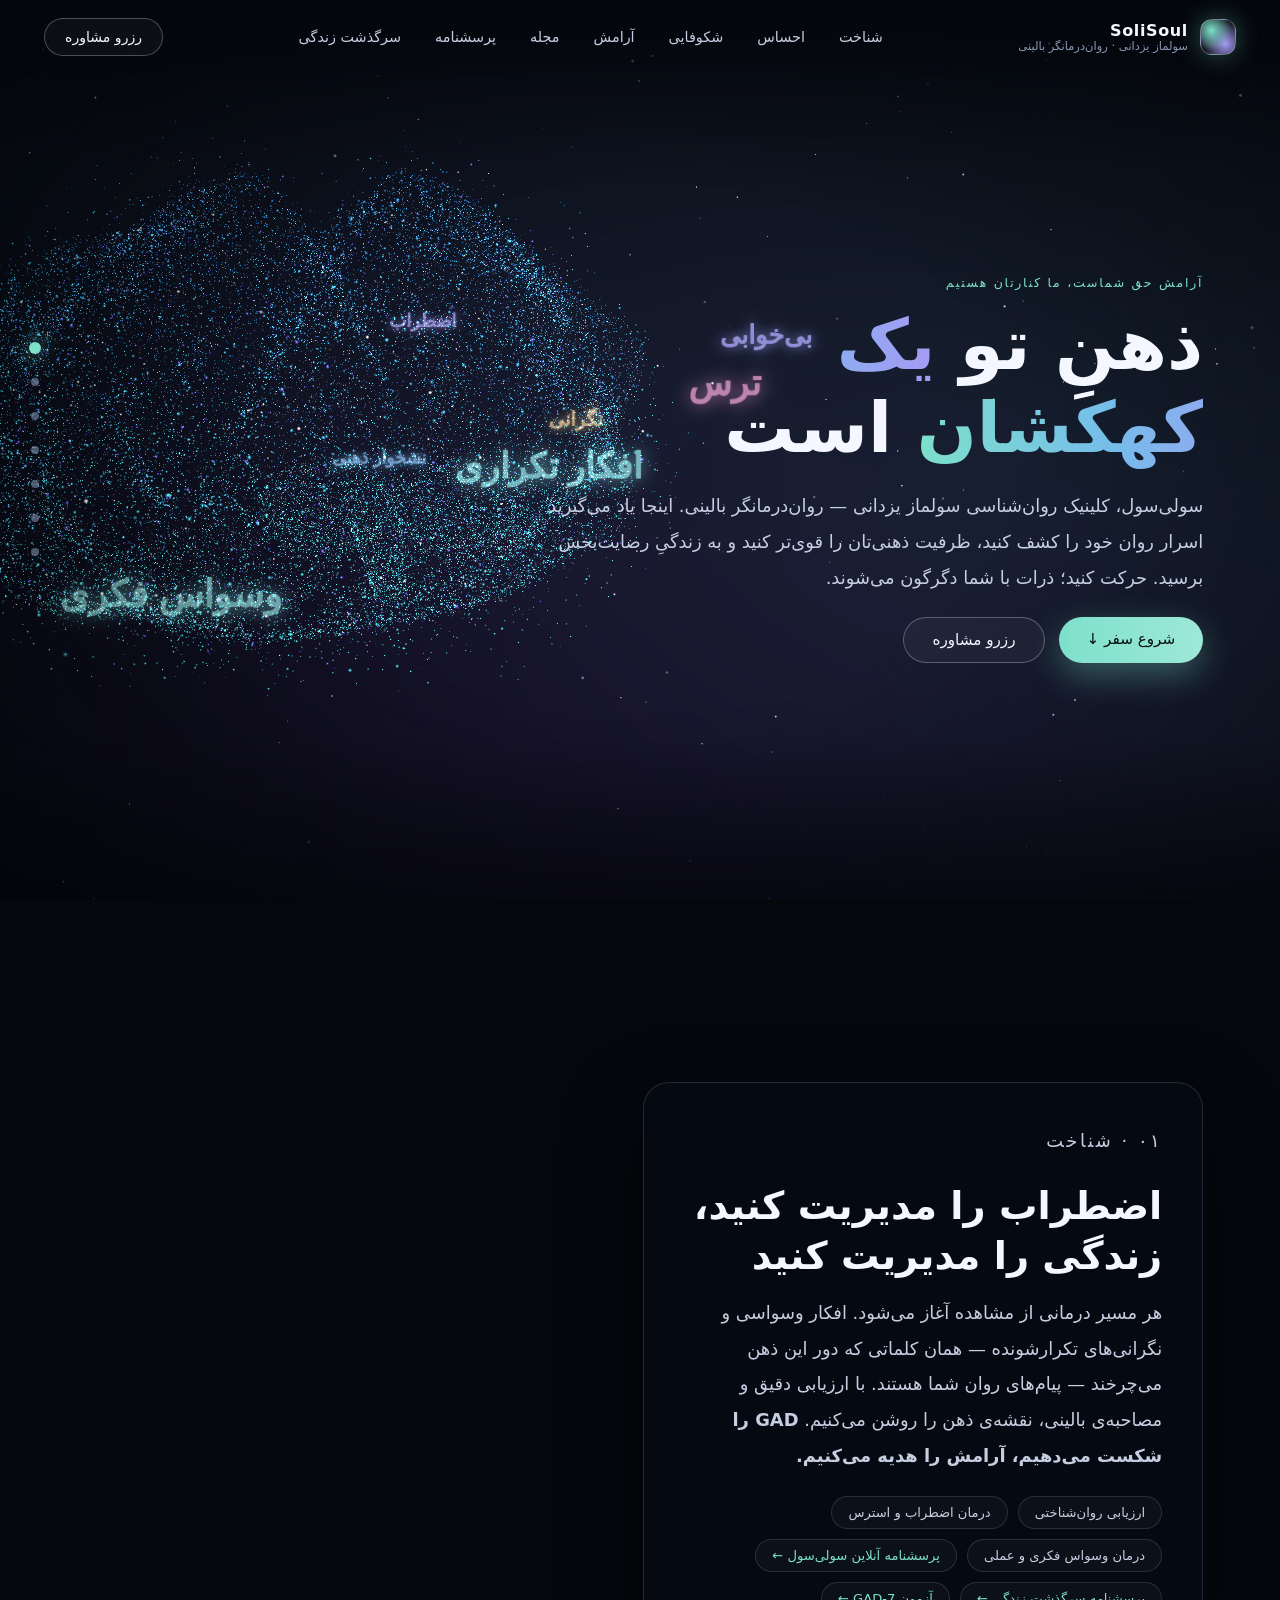
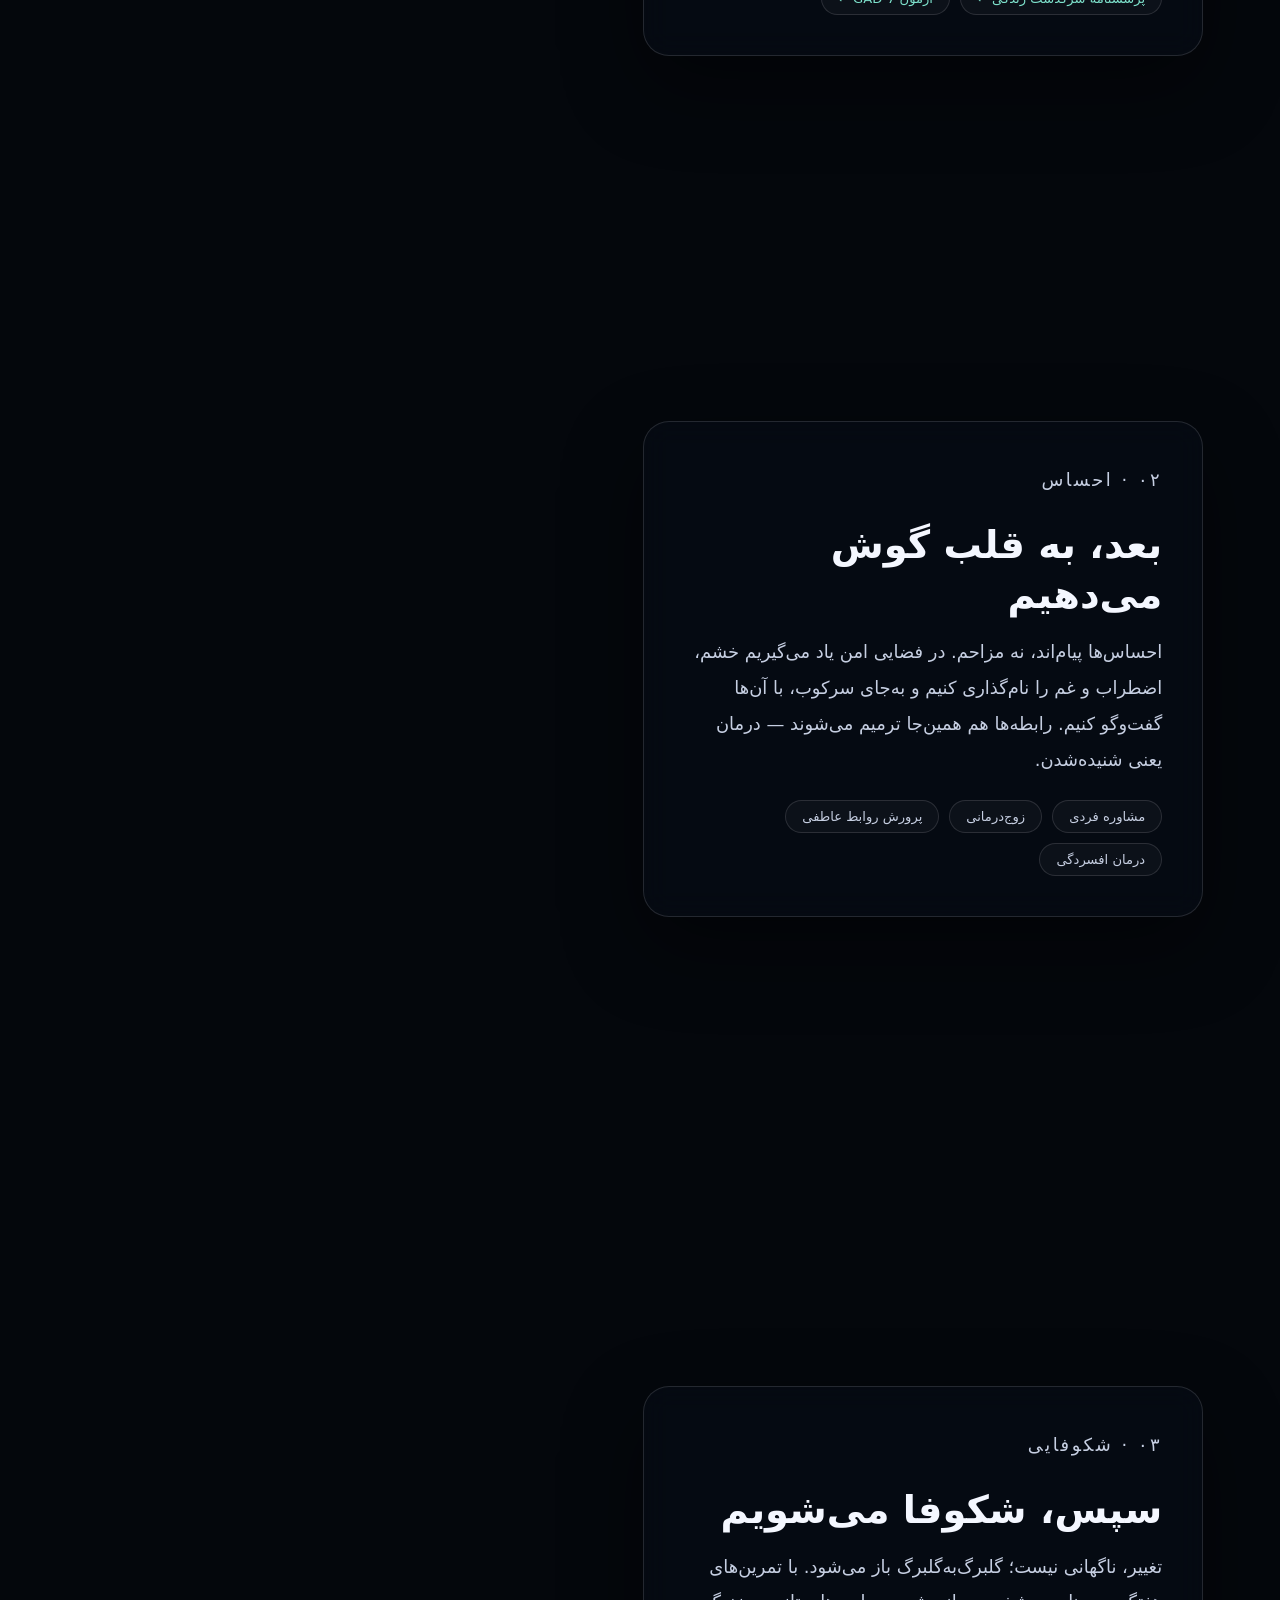
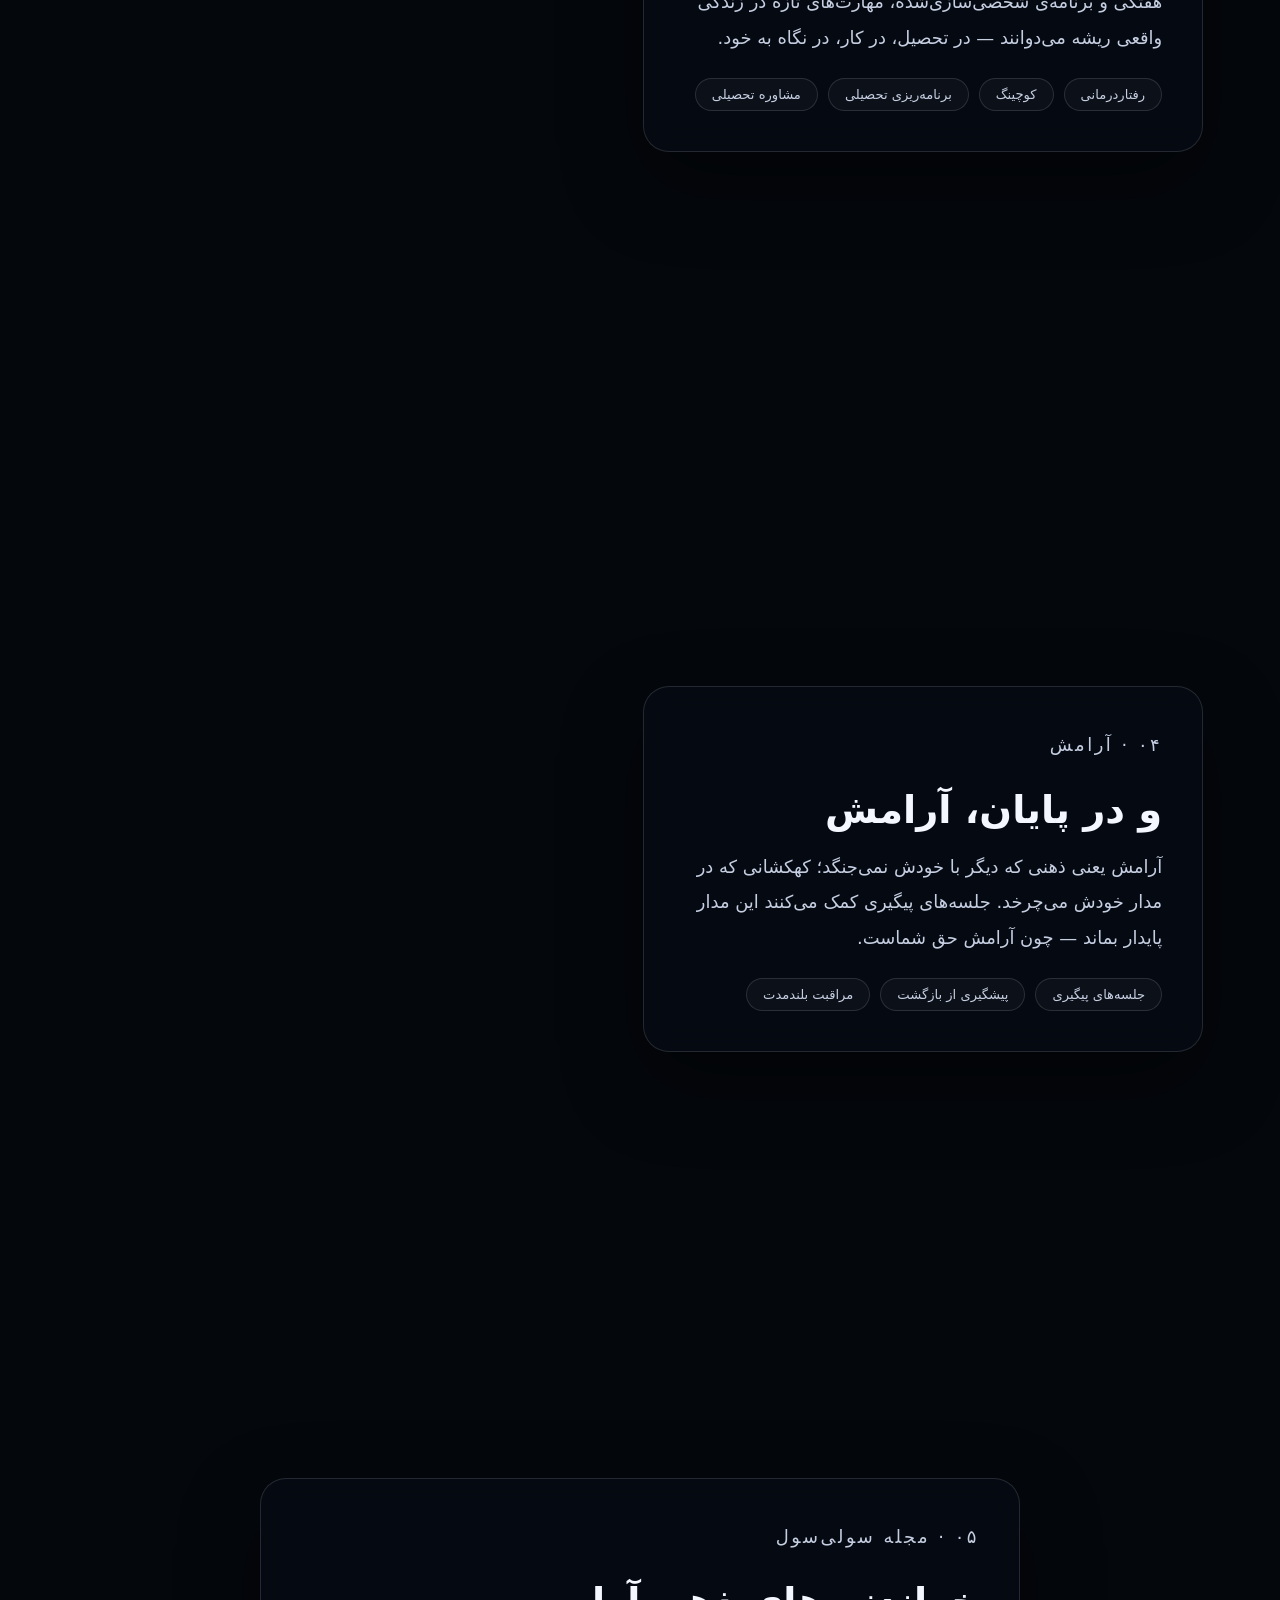
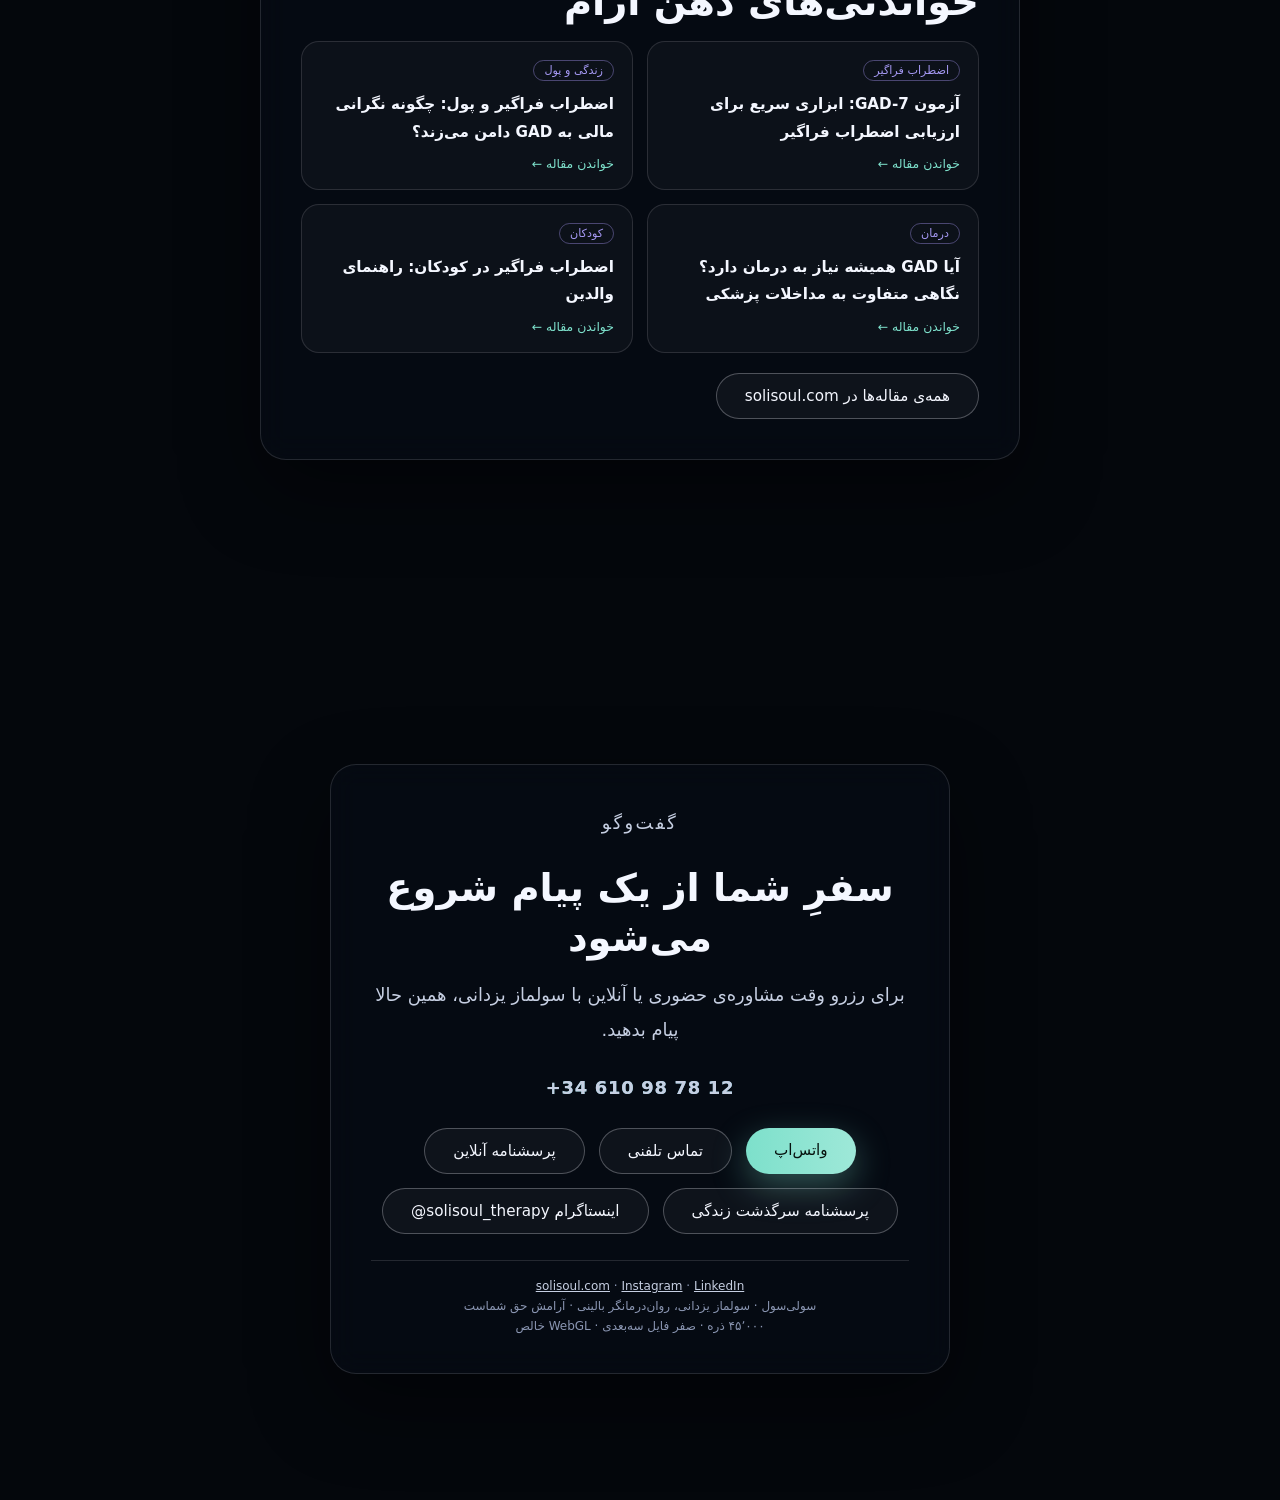
==== commit 51ba18b1: "Add branded Life History questionnaire to the site - claude/survey-lifehistory.html: the multidimens" ====
--- a/index.html
+++ b/index.html
@@ -46,6 +46,7 @@
         <a href="#calm">آرامش</a>
         <a href="#blog">مجله</a>
         <a href="./claude/survey.html">پرسشنامه</a>
+        <a href="./claude/survey-lifehistory.html">سرگذشت زندگی</a>
       </nav>
       <a class="header-action" href="#contact">رزرو مشاوره</a>
     </header>
@@ -97,6 +98,7 @@
             <li>درمان اضطراب و استرس</li>
             <li>درمان وسواس فکری و عملی</li>
             <li><a href="./claude/survey.html">پرسشنامه آنلاین سولی‌سول ←</a></li>
+            <li><a href="./claude/survey-lifehistory.html">پرسشنامه سرگذشت زندگی ←</a></li>
             <li><a href="https://solisoul.com/%d8%a2%d8%b2%d9%85%d9%88%d9%86-gad/" target="_blank" rel="noopener">آزمون GAD-7 ←</a></li>
           </ul>
         </div>
@@ -227,6 +229,7 @@
             <a class="btn btn-solid" href="https://wa.me/34610987812" target="_blank" rel="noopener">واتس‌اپ</a>
             <a class="btn btn-ghost" href="tel:+34610987812">تماس تلفنی</a>
             <a class="btn btn-ghost" href="./claude/survey.html">پرسشنامه آنلاین</a>
+            <a class="btn btn-ghost" href="./claude/survey-lifehistory.html">پرسشنامه سرگذشت زندگی</a>
             <a class="btn btn-ghost" href="https://instagram.com/solisoul_therapy" target="_blank" rel="noopener">
               اینستاگرام <span dir="ltr">@solisoul_therapy</span>
             </a>
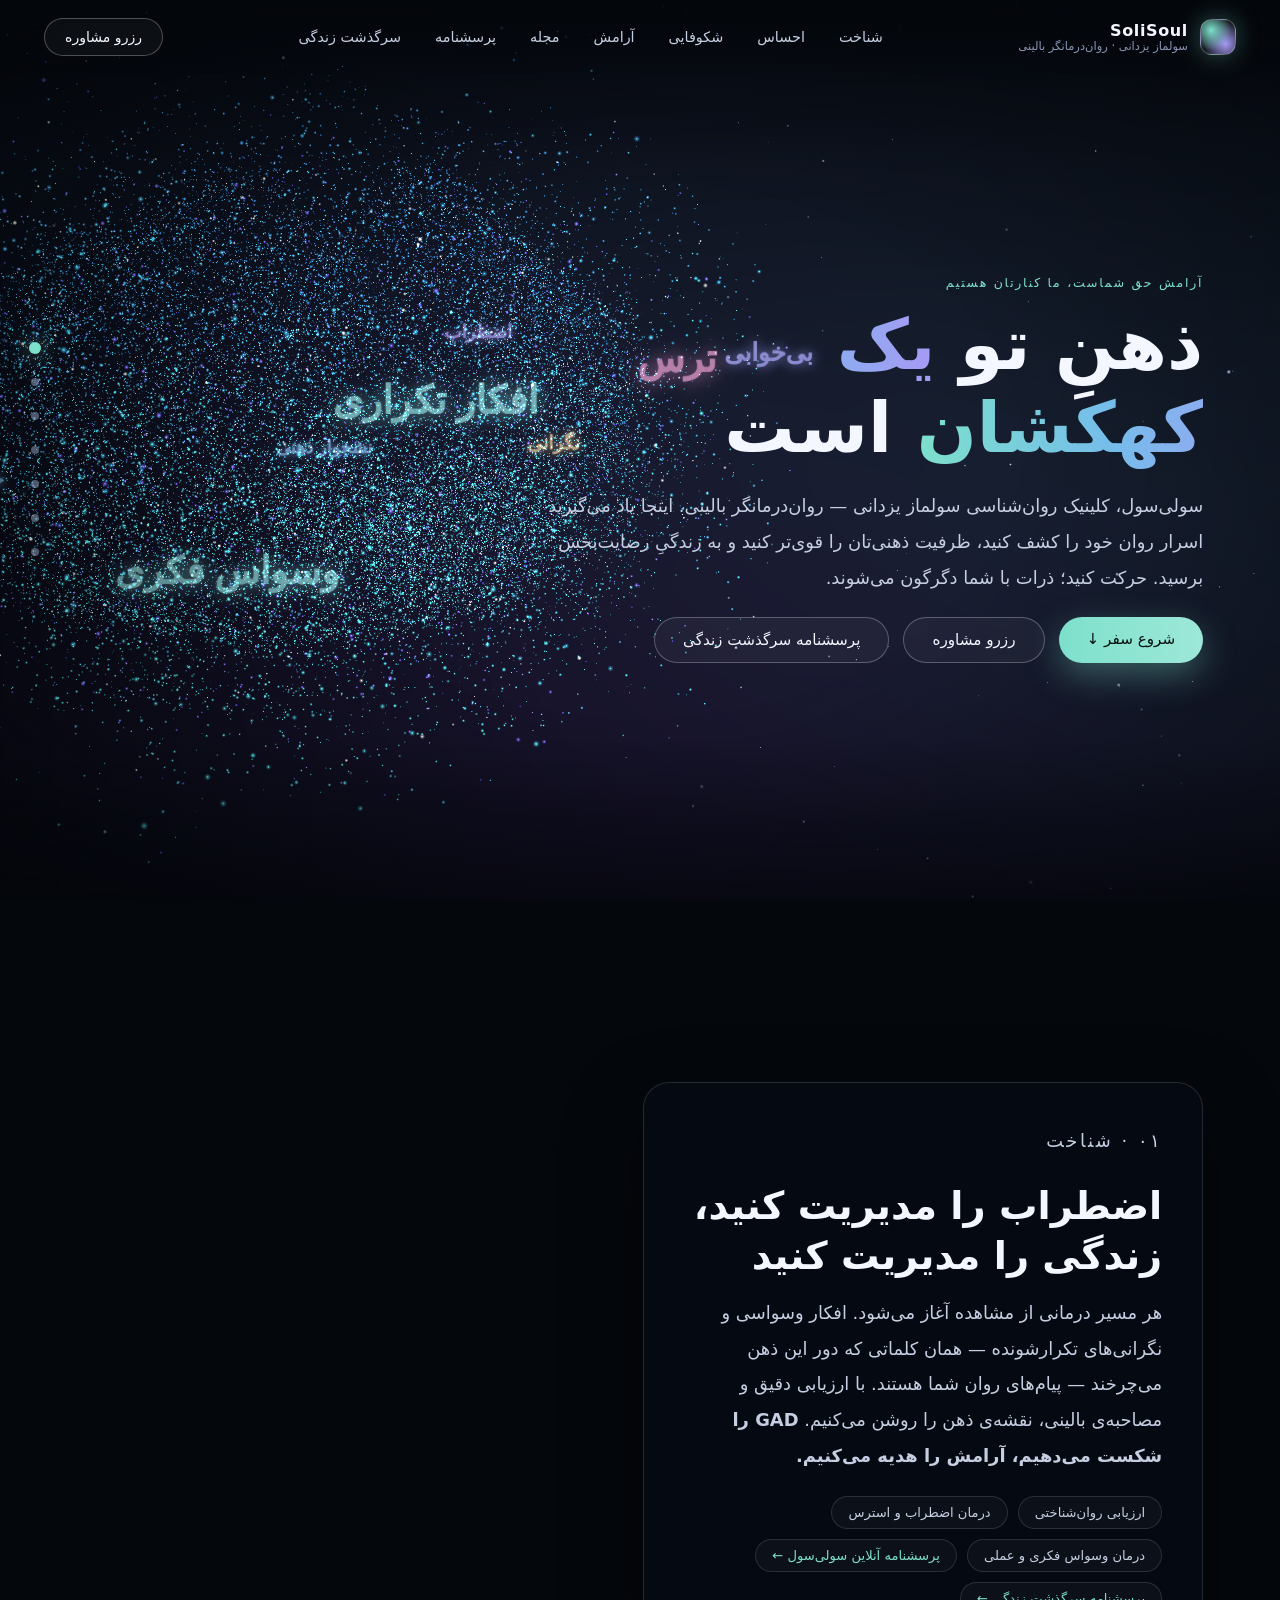
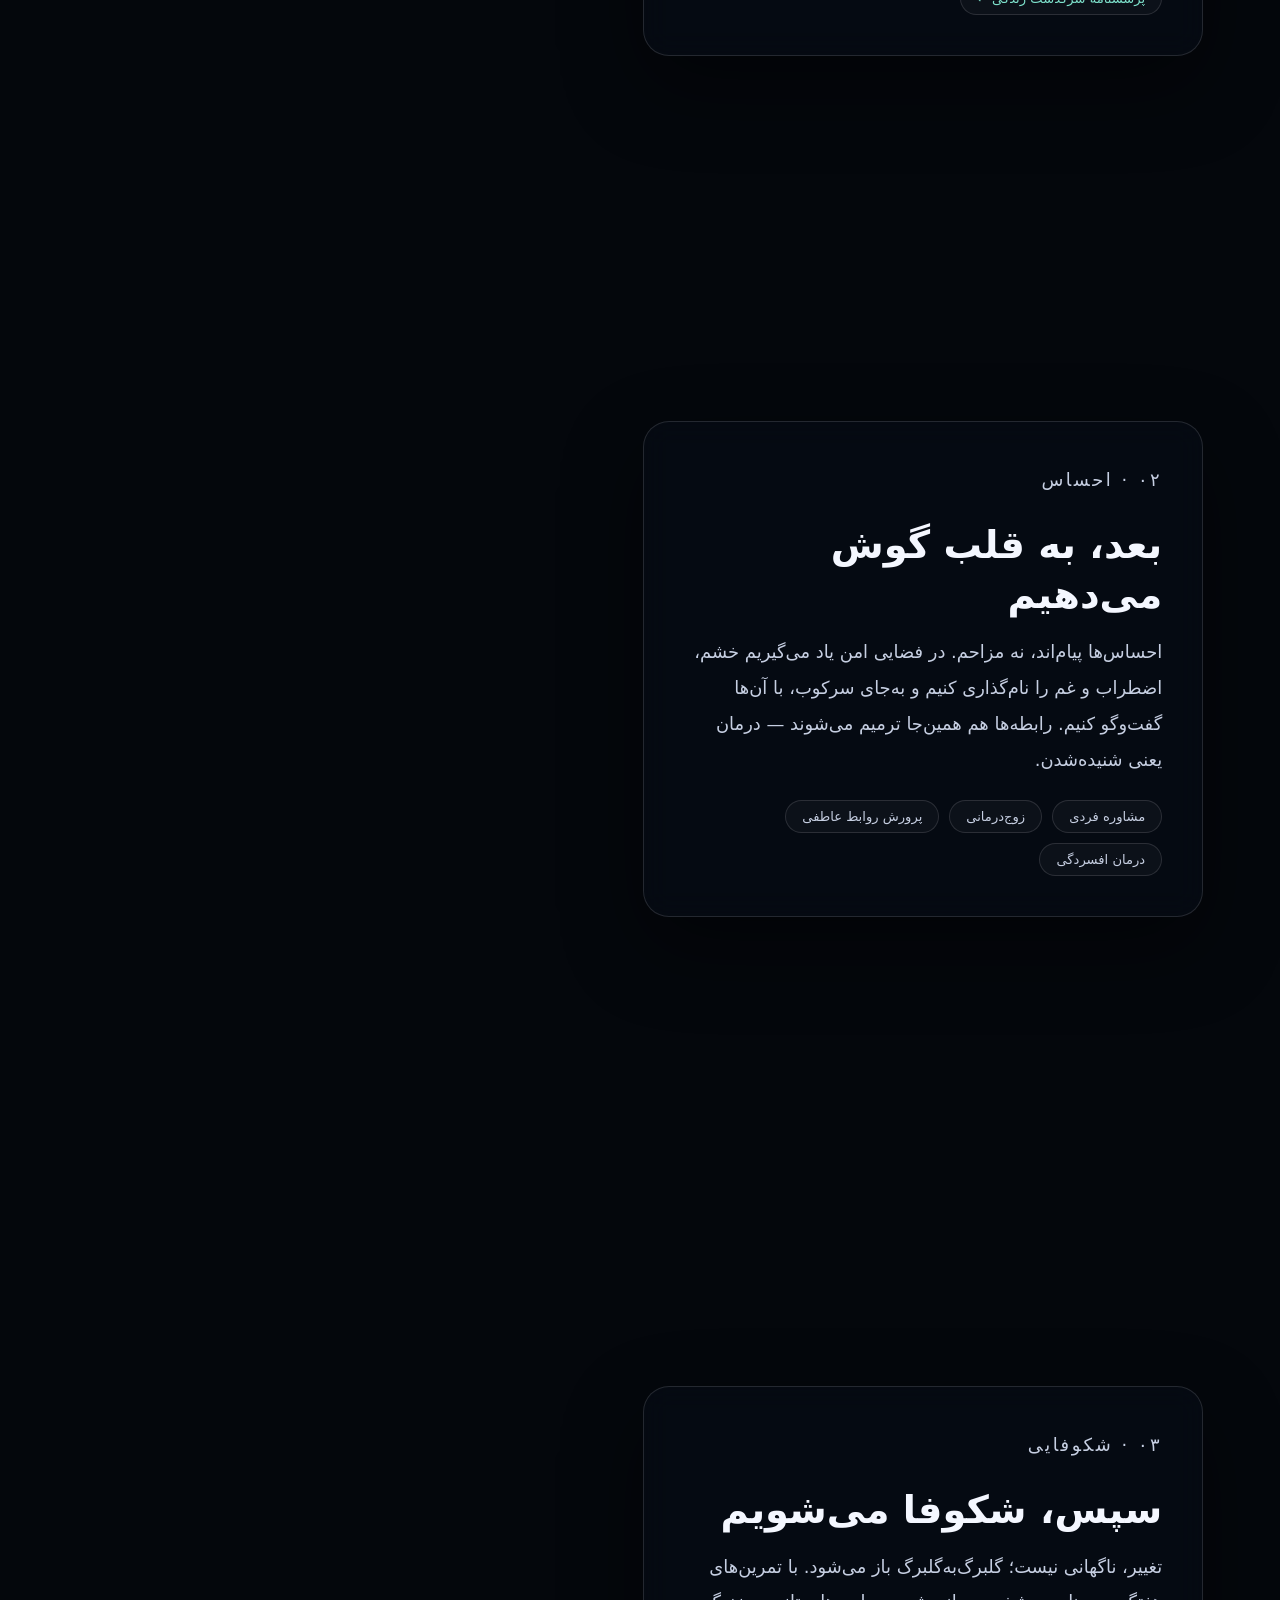
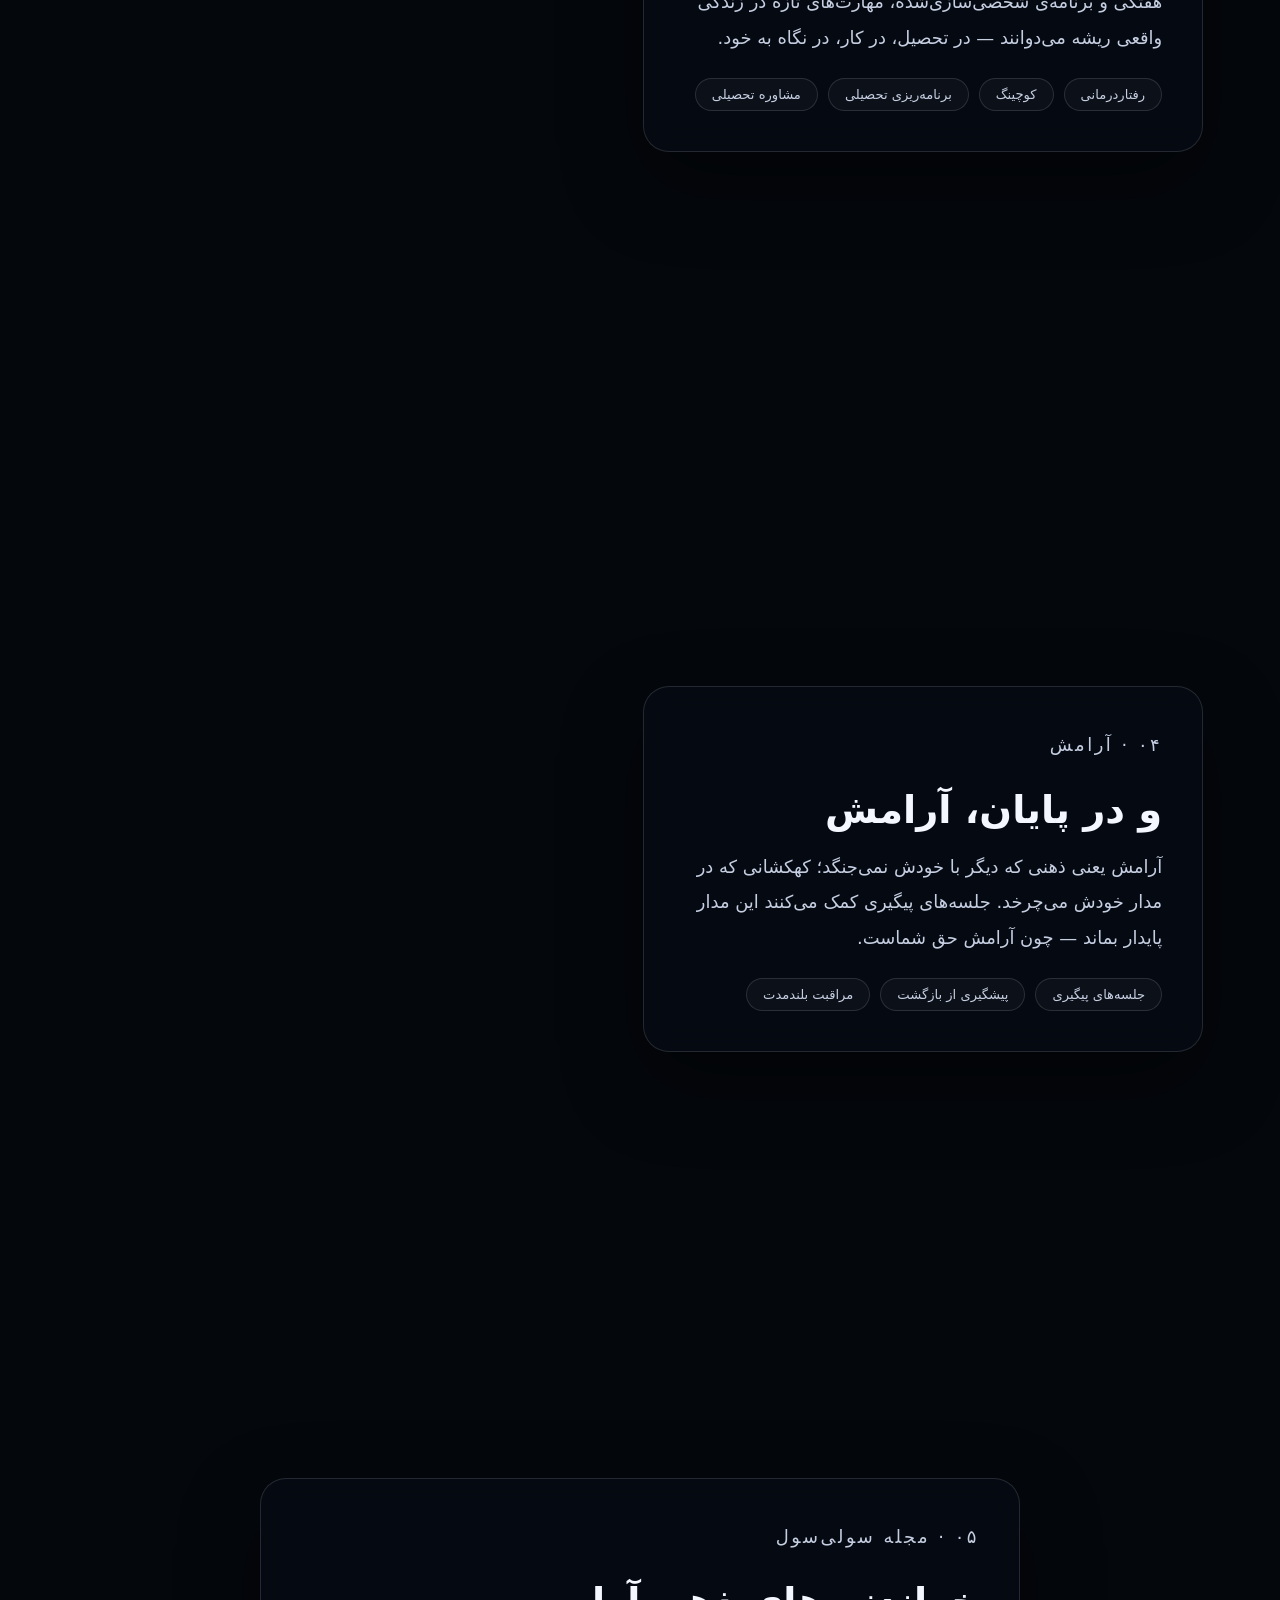
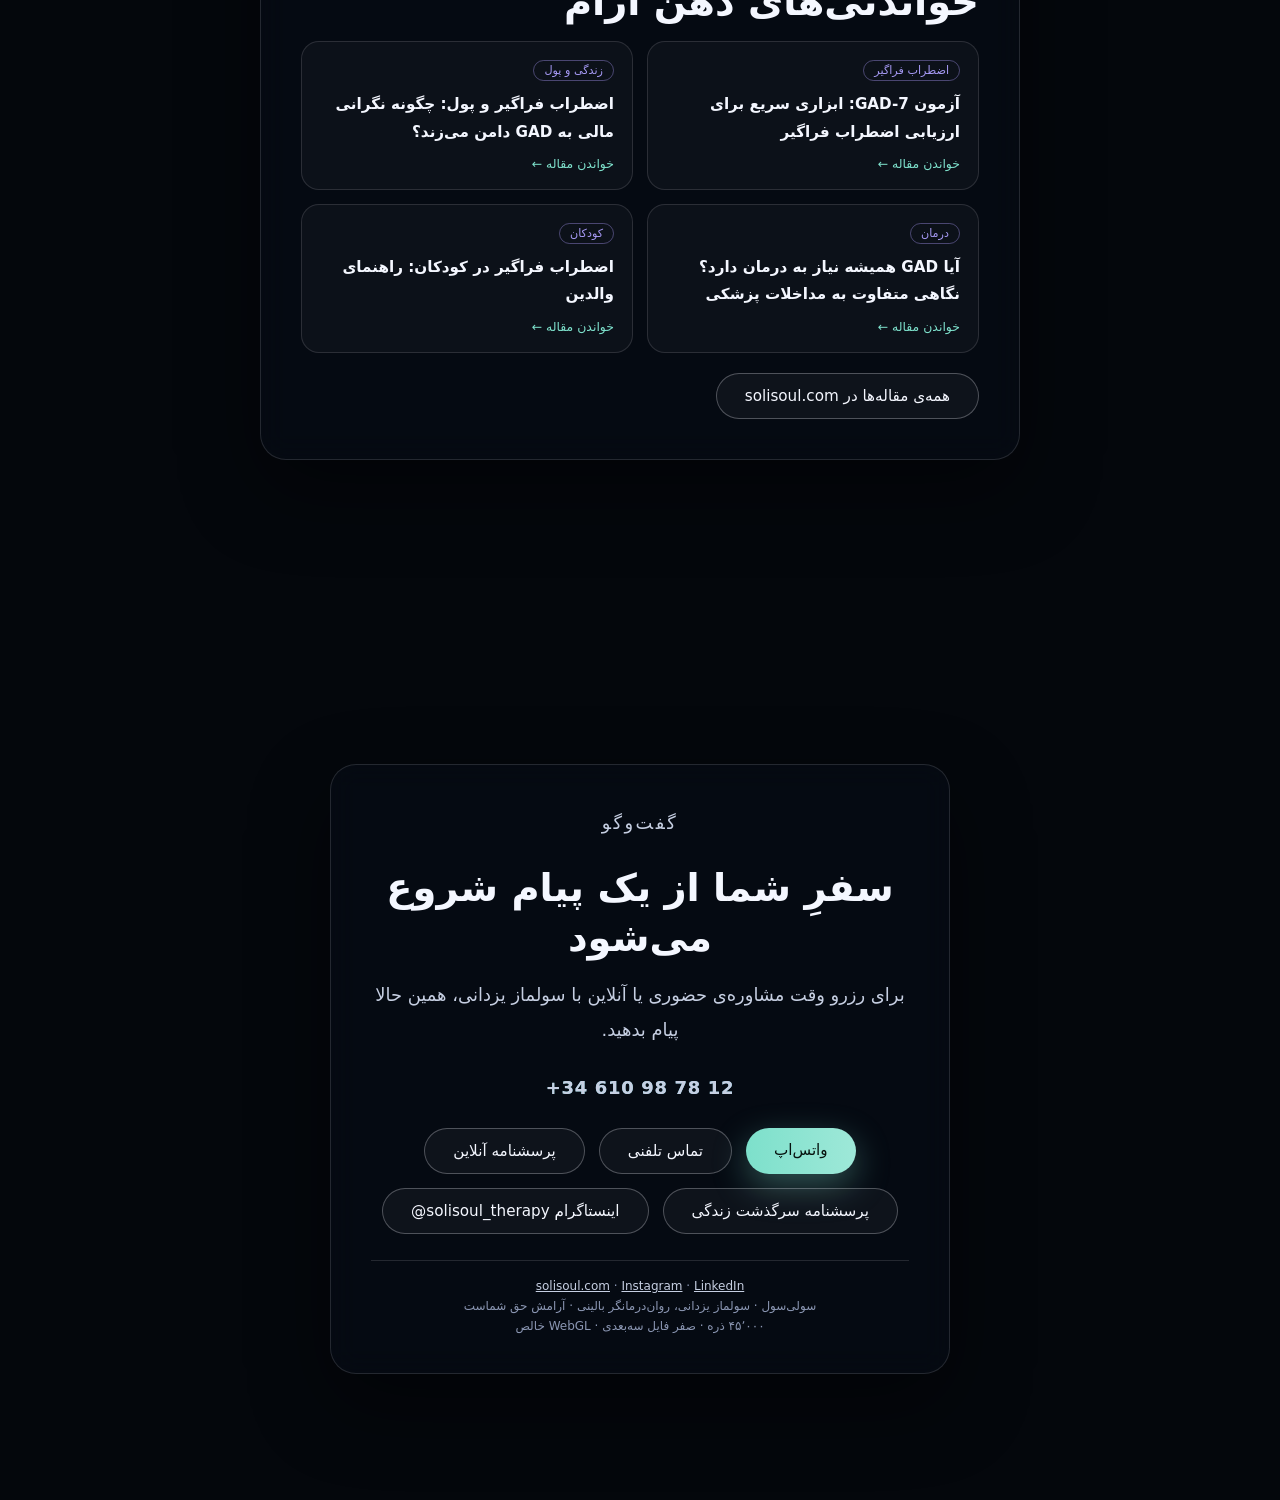
==== commit 943e3094: "Remove external GAD test link; add Life History survey button to hero - Drop the 'آزمون GAD-7 ←' chi" ====
--- a/index.html
+++ b/index.html
@@ -79,6 +79,7 @@
           <div class="hero-actions">
             <a class="btn btn-solid" href="#mind">شروع سفر ↓</a>
             <a class="btn btn-ghost" href="#contact">رزرو مشاوره</a>
+            <a class="btn btn-ghost" href="./claude/survey-lifehistory.html">پرسشنامه سرگذشت زندگی</a>
           </div>
         </div>
       </section>
@@ -99,7 +100,6 @@
             <li>درمان وسواس فکری و عملی</li>
             <li><a href="./claude/survey.html">پرسشنامه آنلاین سولی‌سول ←</a></li>
             <li><a href="./claude/survey-lifehistory.html">پرسشنامه سرگذشت زندگی ←</a></li>
-            <li><a href="https://solisoul.com/%d8%a2%d8%b2%d9%85%d9%88%d9%86-gad/" target="_blank" rel="noopener">آزمون GAD-7 ←</a></li>
           </ul>
         </div>
       </section>
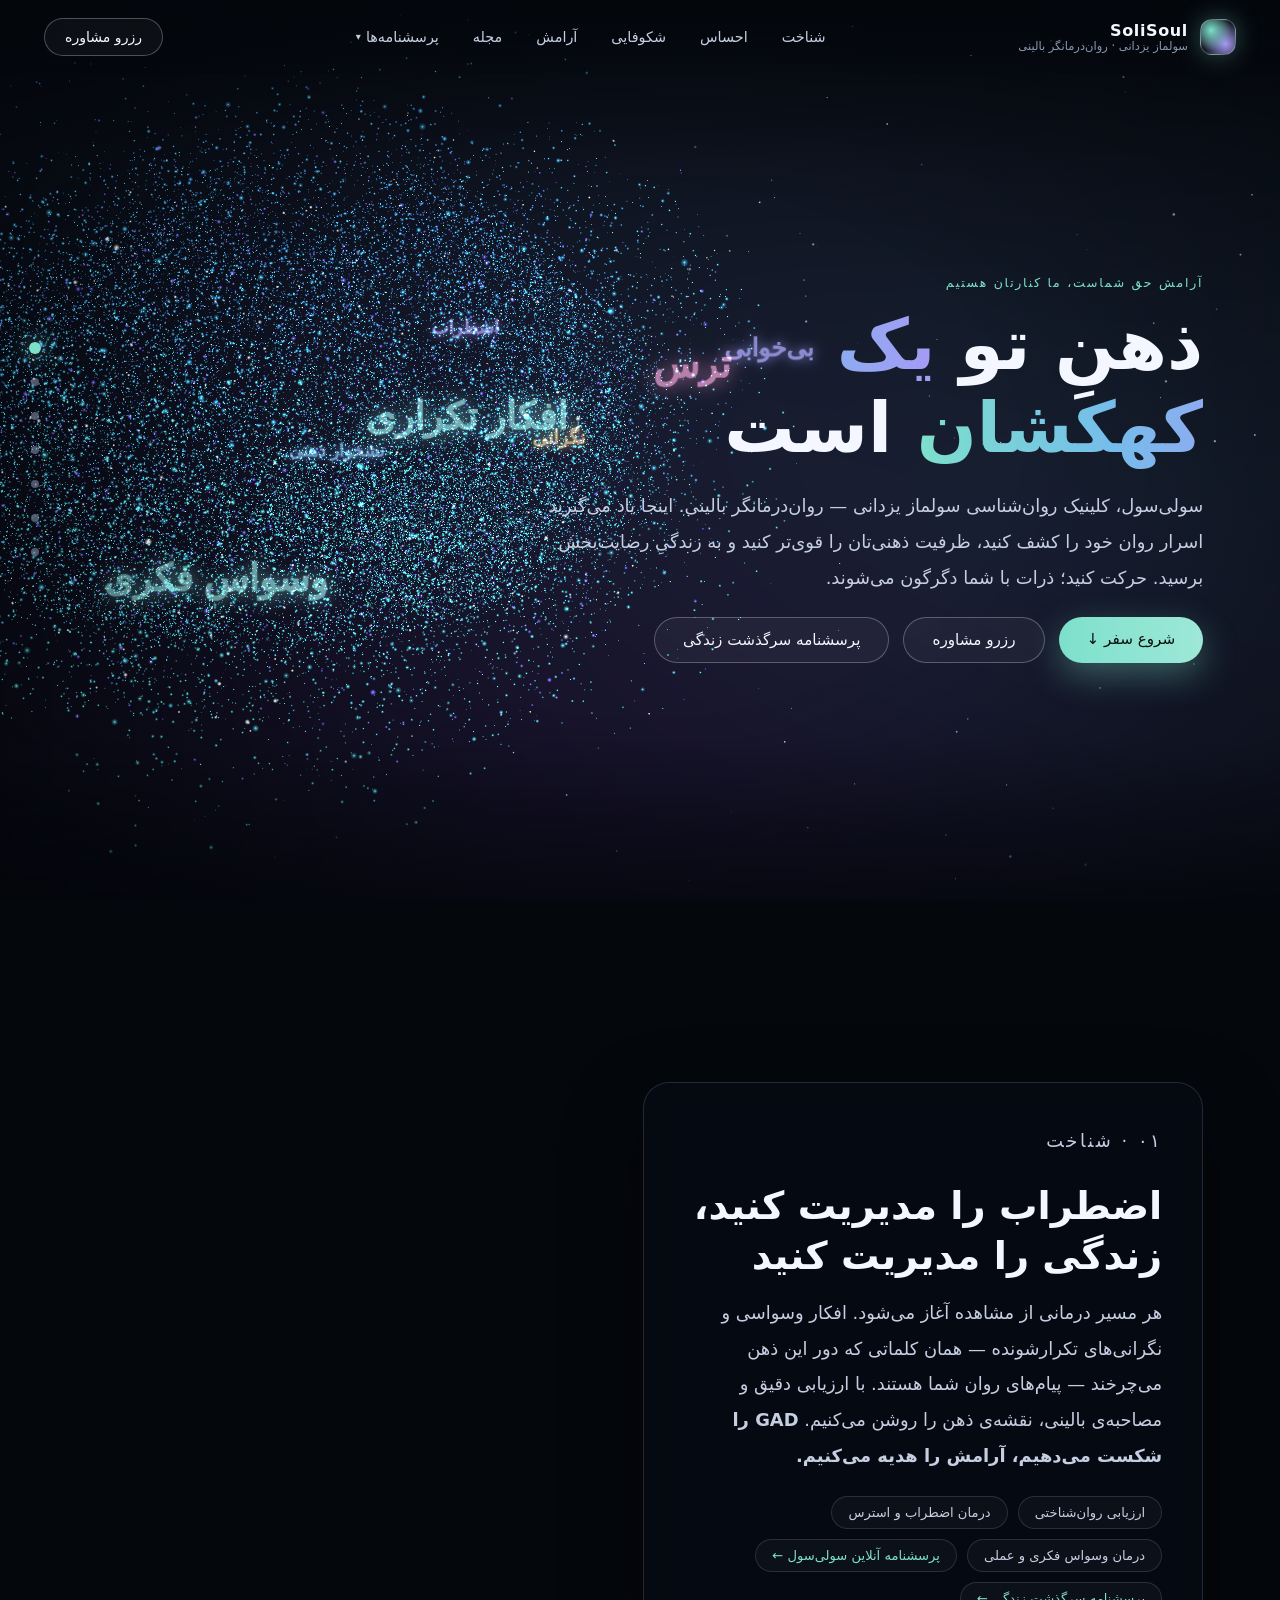
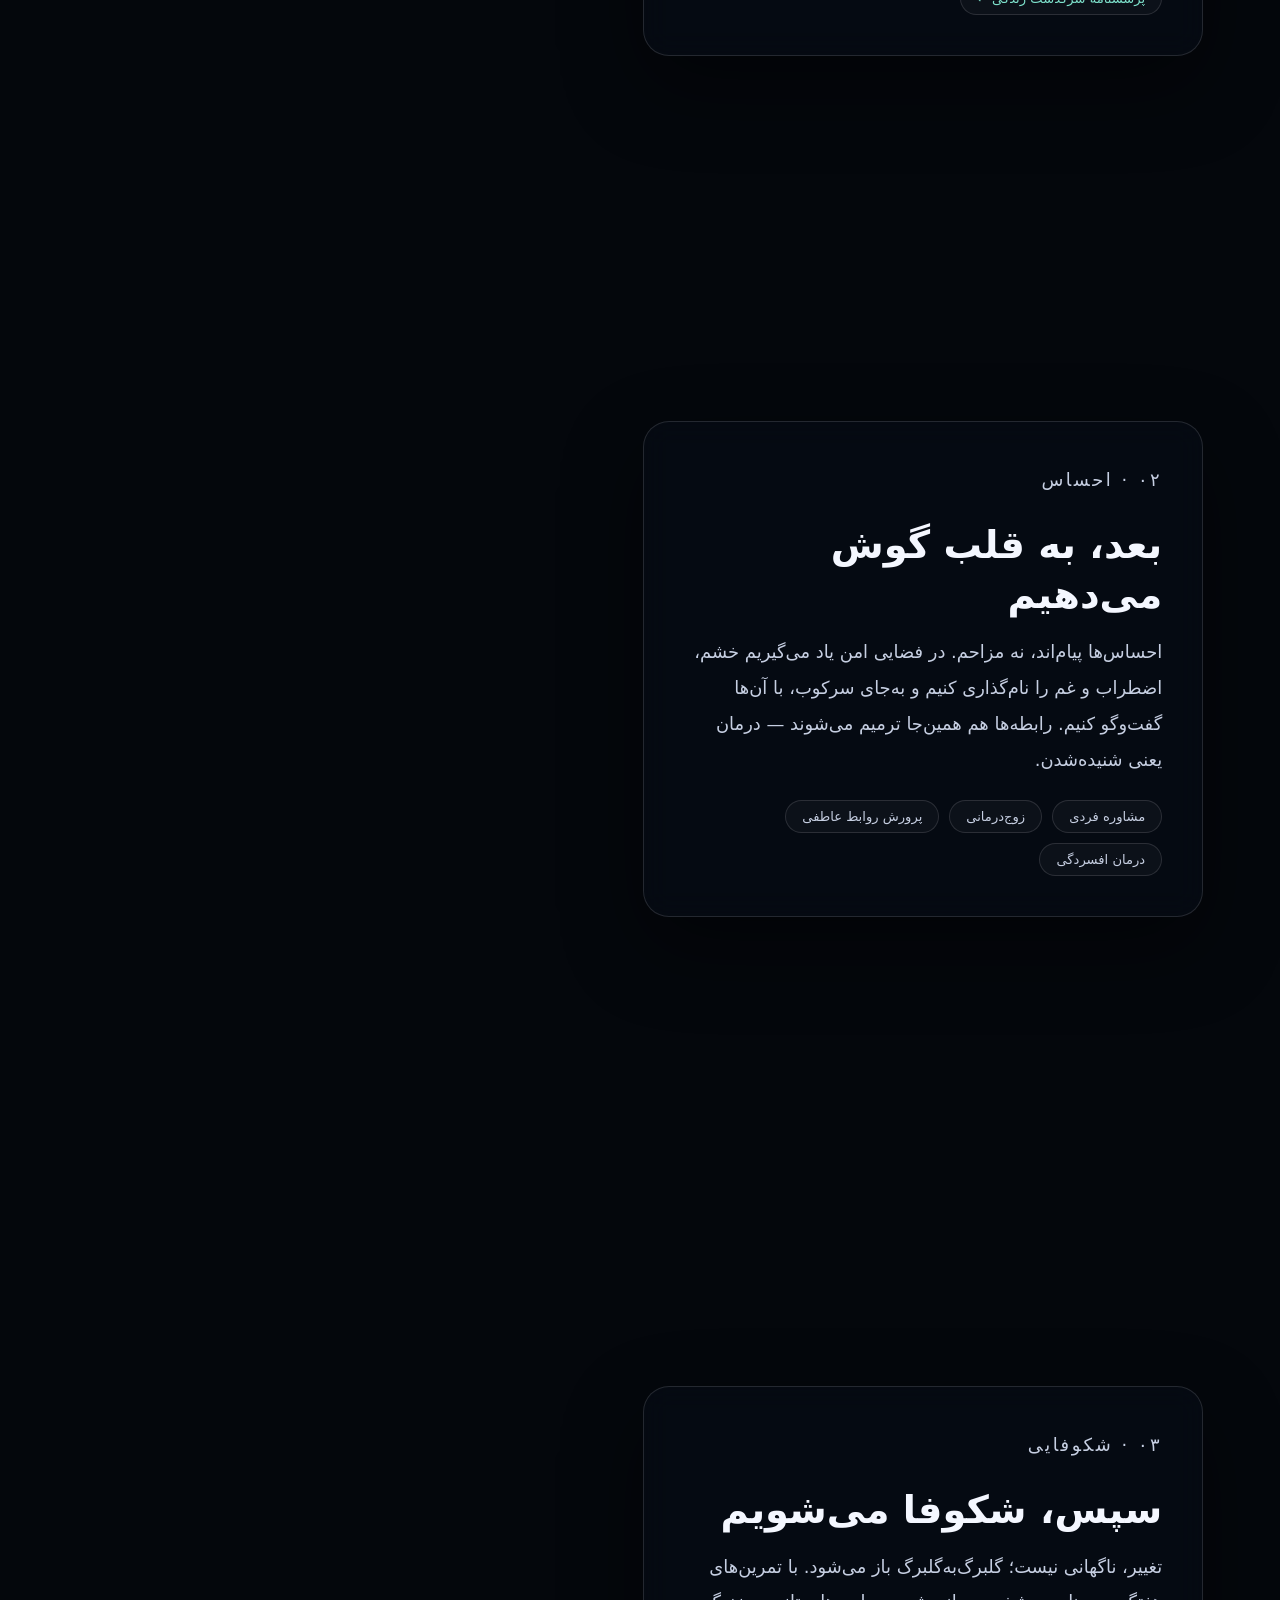
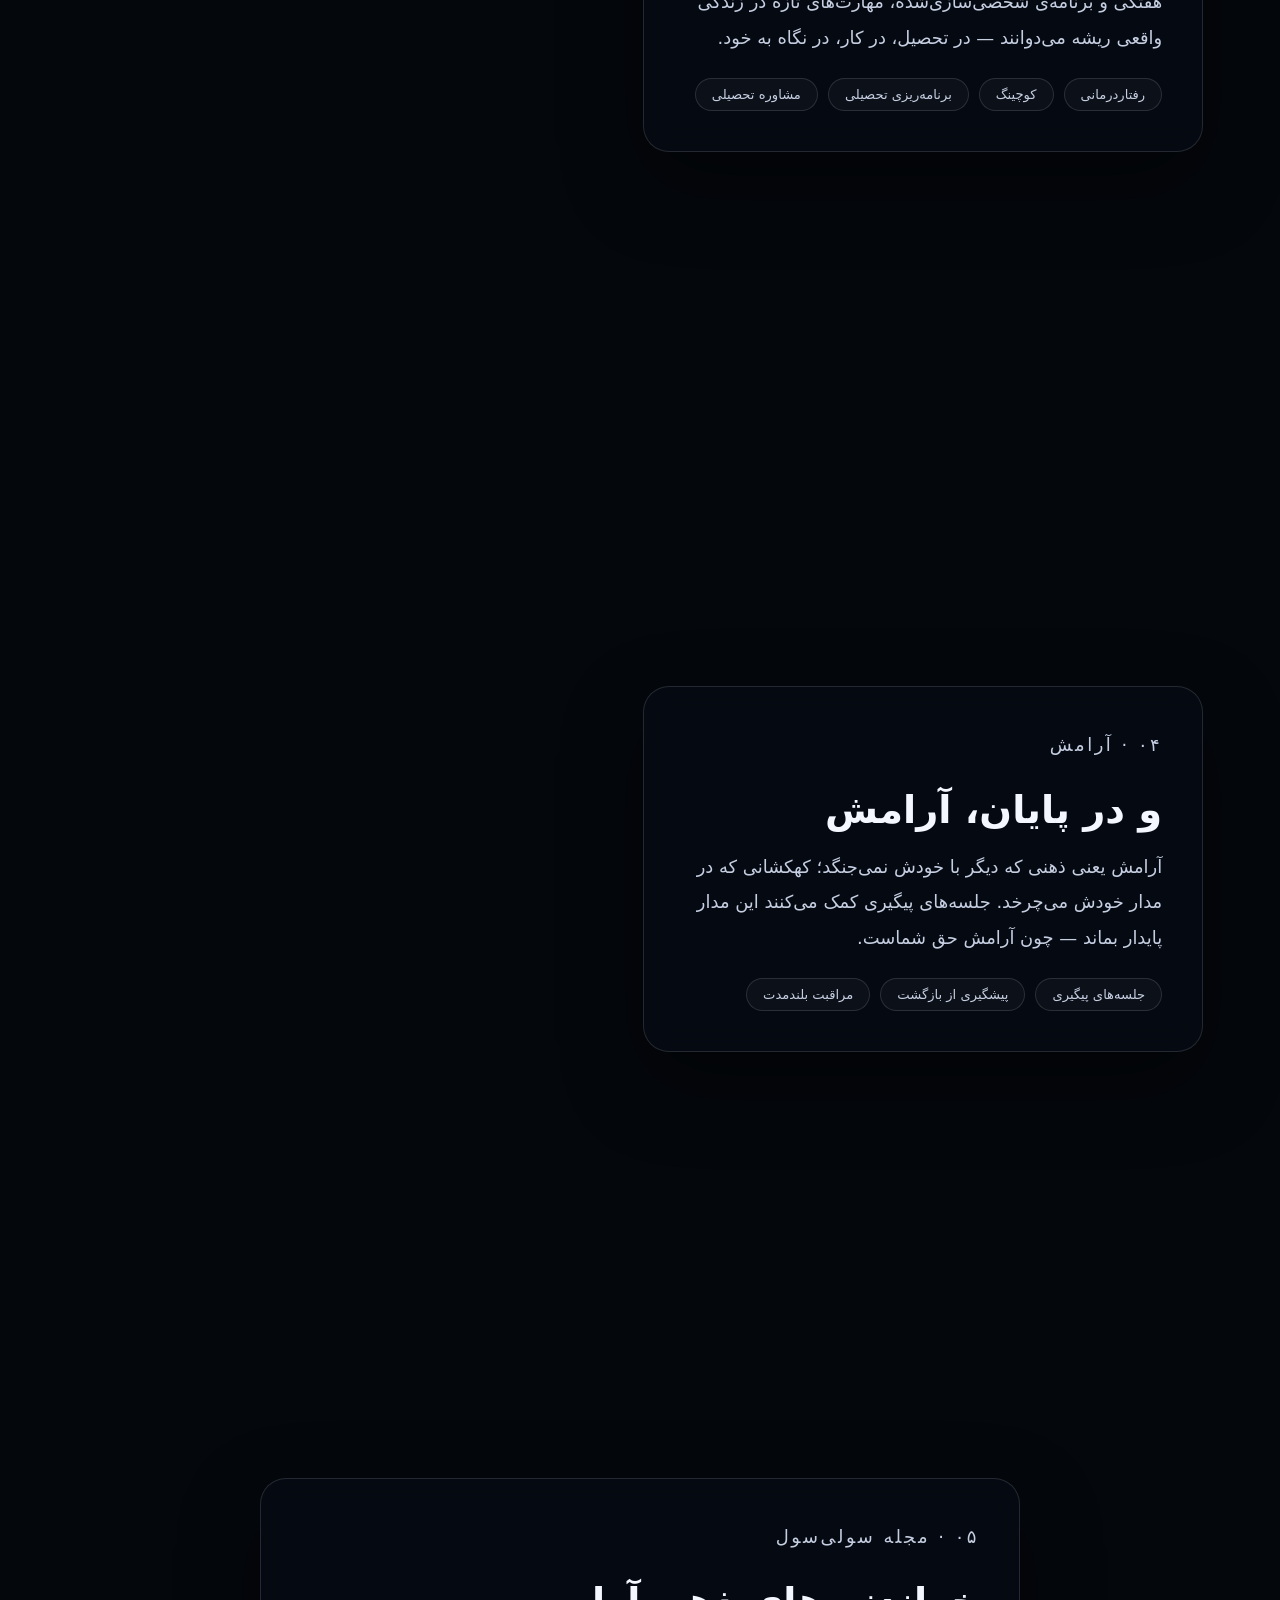
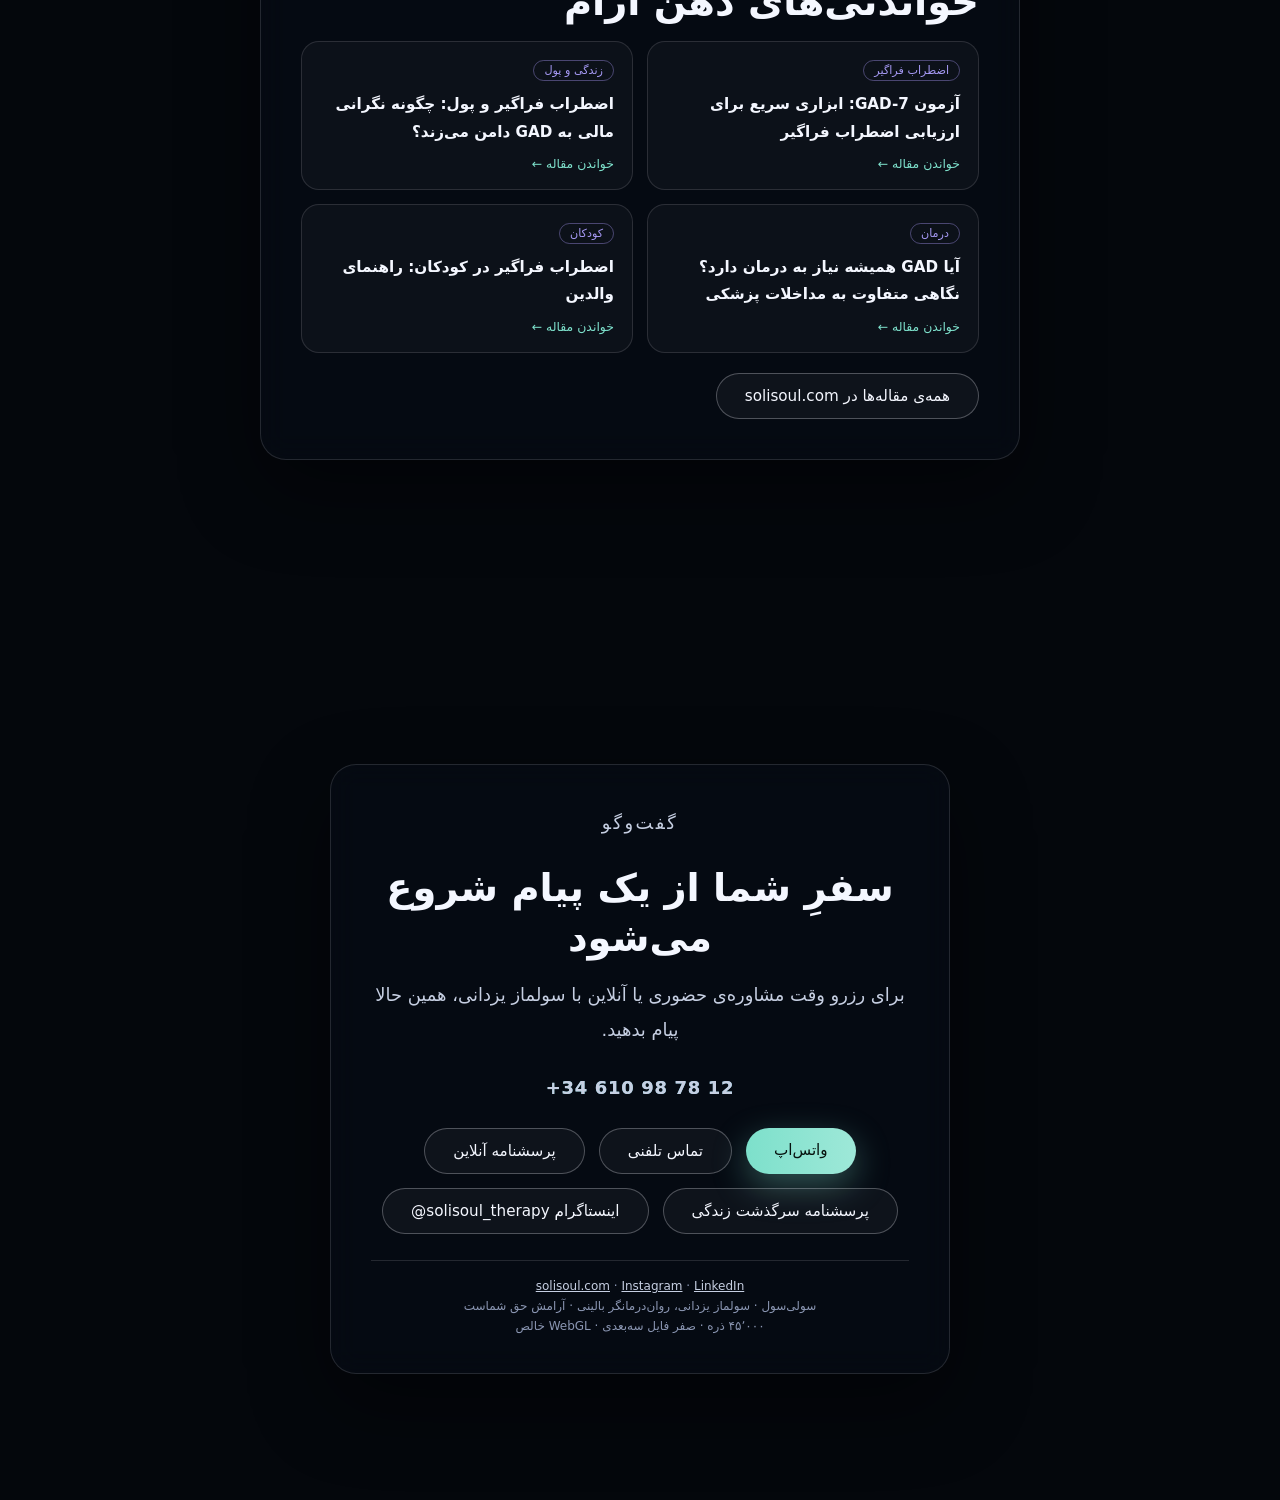
==== commit 2ce30328: "Combine the two surveys into one 'پرسشنامه‌ها' nav dropdown - Replace the separate پرسشنامه / سرگذشت" ====
--- a/index.html
+++ b/index.html
@@ -9,7 +9,7 @@
       name="description"
       content="سولی‌سول — کلینیک روان‌شناسی سولماز یزدانی. درمان اضطراب فراگیر (GAD)، وسواس فکری و عملی، زوج‌درمانی و کوچینگ. آرامش حق شماست، ما کنارتان هستیم."
     />
-    <link rel="stylesheet" href="./claude/styles.css?v=2" />
+    <link rel="stylesheet" href="./claude/styles.css?v=3" />
     <!-- bundle.min.js = script.js + three.js, built with:
          npx esbuild claude/script.js --bundle --minify --format=esm
            --alias:three=./vendor/three/three.module.js
@@ -45,8 +45,13 @@
         <a href="#bloom">شکوفایی</a>
         <a href="#calm">آرامش</a>
         <a href="#blog">مجله</a>
-        <a href="./claude/survey.html">پرسشنامه</a>
-        <a href="./claude/survey-lifehistory.html">سرگذشت زندگی</a>
+        <div class="nav-dd">
+          <button class="nav-dd-btn" type="button" aria-haspopup="true" aria-expanded="false">پرسشنامه‌ها <span aria-hidden="true">▾</span></button>
+          <div class="nav-dd-menu">
+            <a href="./claude/survey.html">پرسشنامه بالینی</a>
+            <a href="./claude/survey-lifehistory.html">سرگذشت زندگی</a>
+          </div>
+        </div>
       </nav>
       <a class="header-action" href="#contact">رزرو مشاوره</a>
     </header>
--- a/claude/styles.css
+++ b/claude/styles.css
@@ -566,3 +566,75 @@
     animation: none;
   }
 }
+
+/* ---------- nav dropdown (پرسشنامه‌ها) ---------- */
+.nav-dd {
+  position: relative;
+  display: inline-flex;
+}
+.nav-dd-btn {
+  font: inherit;
+  font-size: 0.9rem;
+  color: var(--soft);
+  background: none;
+  border: 0;
+  border-bottom: 1px solid transparent;
+  padding: 8px 4px;
+  cursor: pointer;
+  display: inline-flex;
+  align-items: center;
+  gap: 5px;
+  transition: color 0.2s ease, border-color 0.2s ease;
+}
+.nav-dd-btn:hover {
+  color: var(--ink);
+  border-color: var(--mint);
+}
+.nav-dd-btn span {
+  font-size: 0.7em;
+  transition: transform 0.2s ease;
+}
+.nav-dd:hover .nav-dd-btn span,
+.nav-dd:focus-within .nav-dd-btn span {
+  transform: rotate(180deg);
+}
+.nav-dd-menu {
+  position: absolute;
+  inset-inline-end: 0;
+  top: calc(100% + 8px);
+  min-width: 200px;
+  display: grid;
+  gap: 2px;
+  padding: 8px;
+  background: var(--panel-strong);
+  border: 1px solid var(--line);
+  border-radius: 14px;
+  box-shadow: 0 20px 50px rgba(0, 0, 0, 0.5);
+  backdrop-filter: blur(12px);
+  opacity: 0;
+  visibility: hidden;
+  transform: translateY(-6px);
+  transition: opacity 0.18s ease, transform 0.18s ease, visibility 0.18s;
+  z-index: 30;
+}
+.nav-dd:hover .nav-dd-menu,
+.nav-dd:focus-within .nav-dd-menu {
+  opacity: 1;
+  visibility: visible;
+  transform: translateY(0);
+}
+.nav-dd-menu a {
+  color: var(--soft);
+  text-decoration: none;
+  font-size: 0.88rem;
+  padding: 9px 12px;
+  border-radius: 9px;
+  white-space: nowrap;
+  border-bottom: 0;
+  transition: background 0.15s ease, color 0.15s ease;
+}
+.nav-dd-menu a:hover {
+  background: rgba(255, 255, 255, 0.07);
+  color: var(--ink);
+  border-color: transparent;
+}
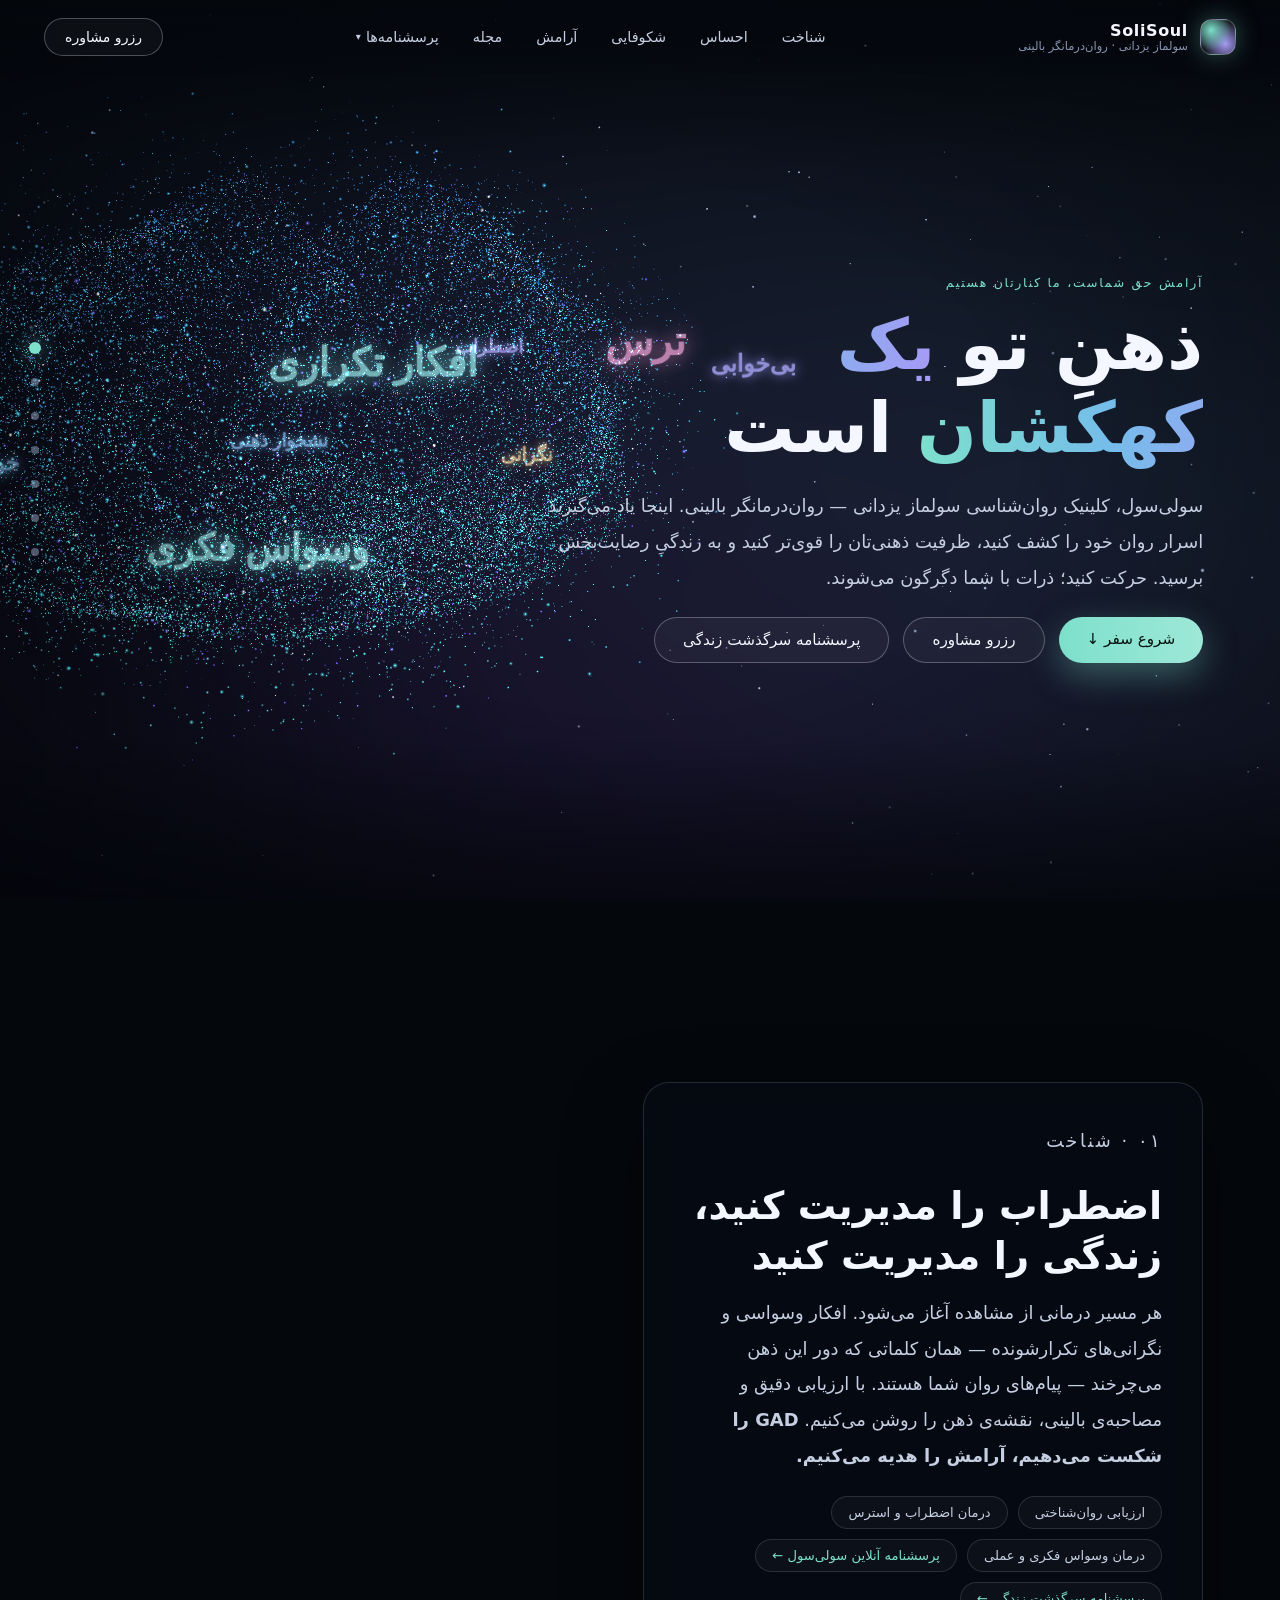
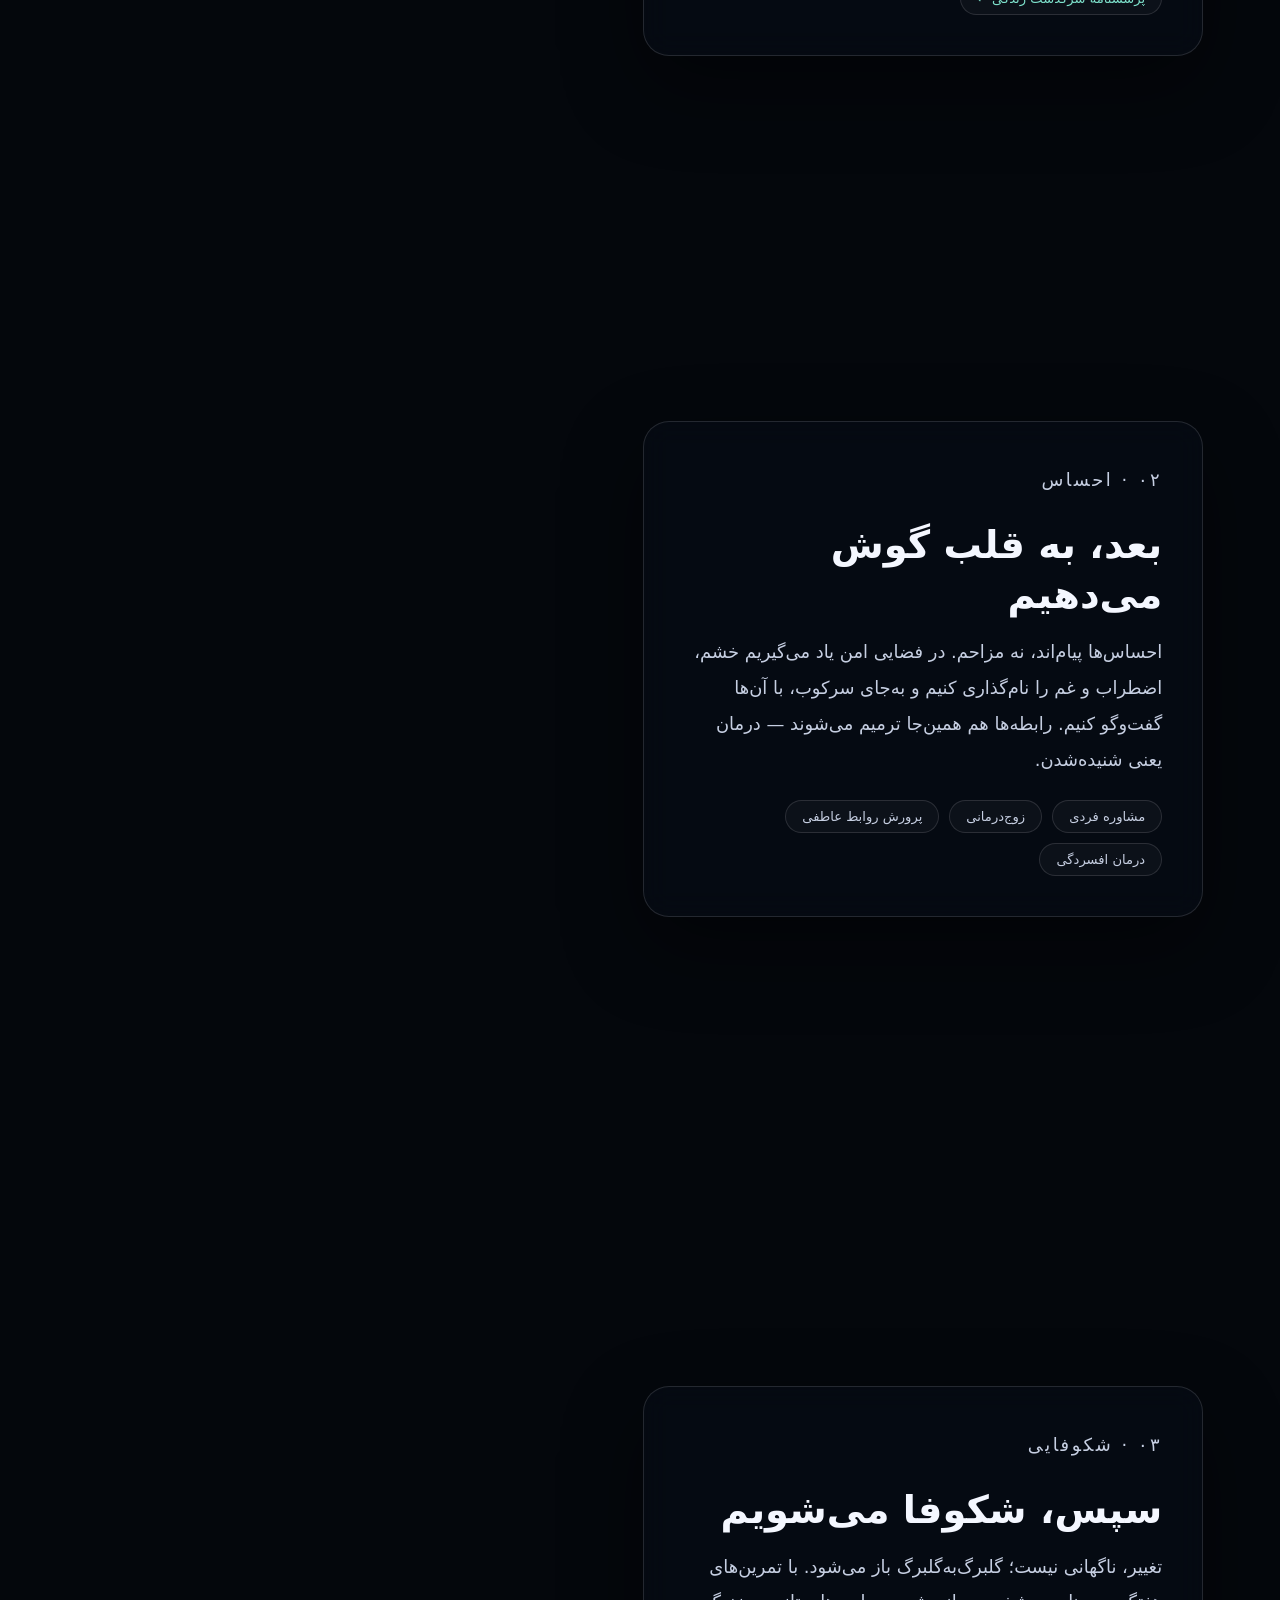
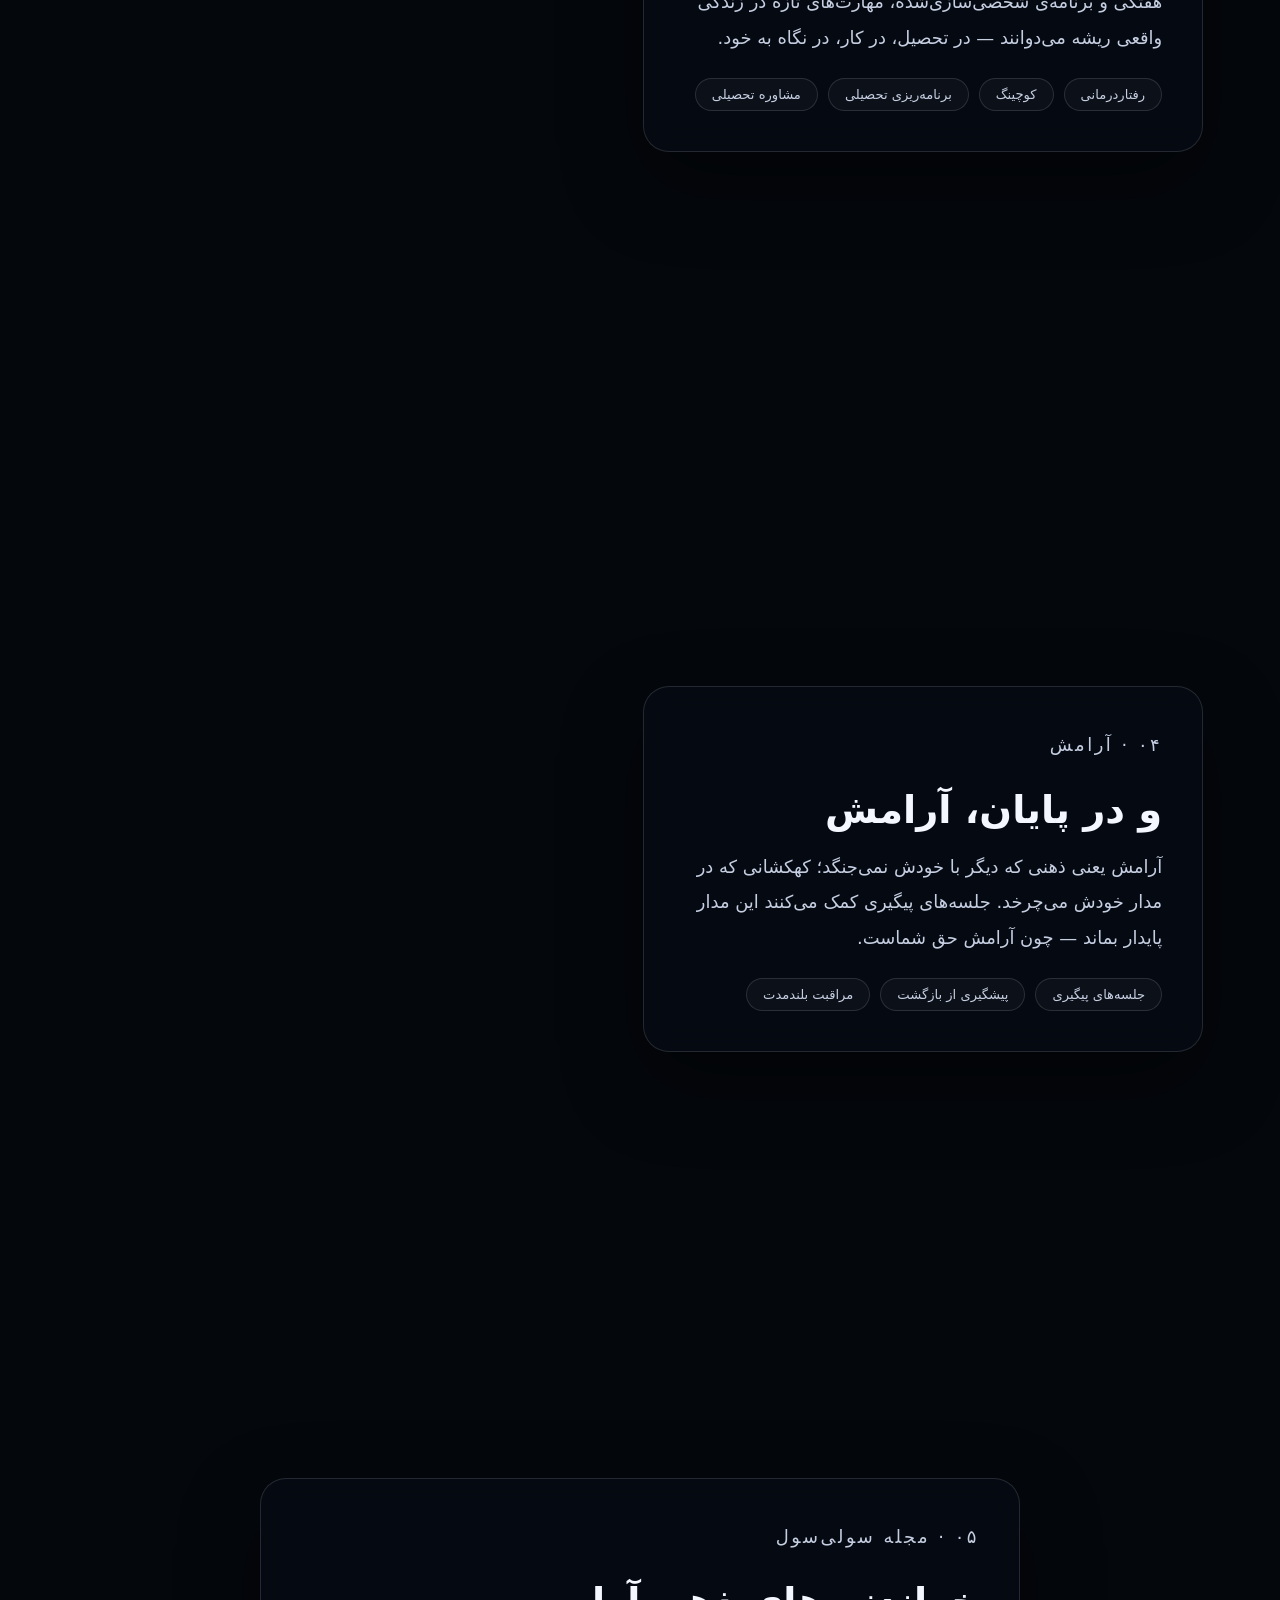
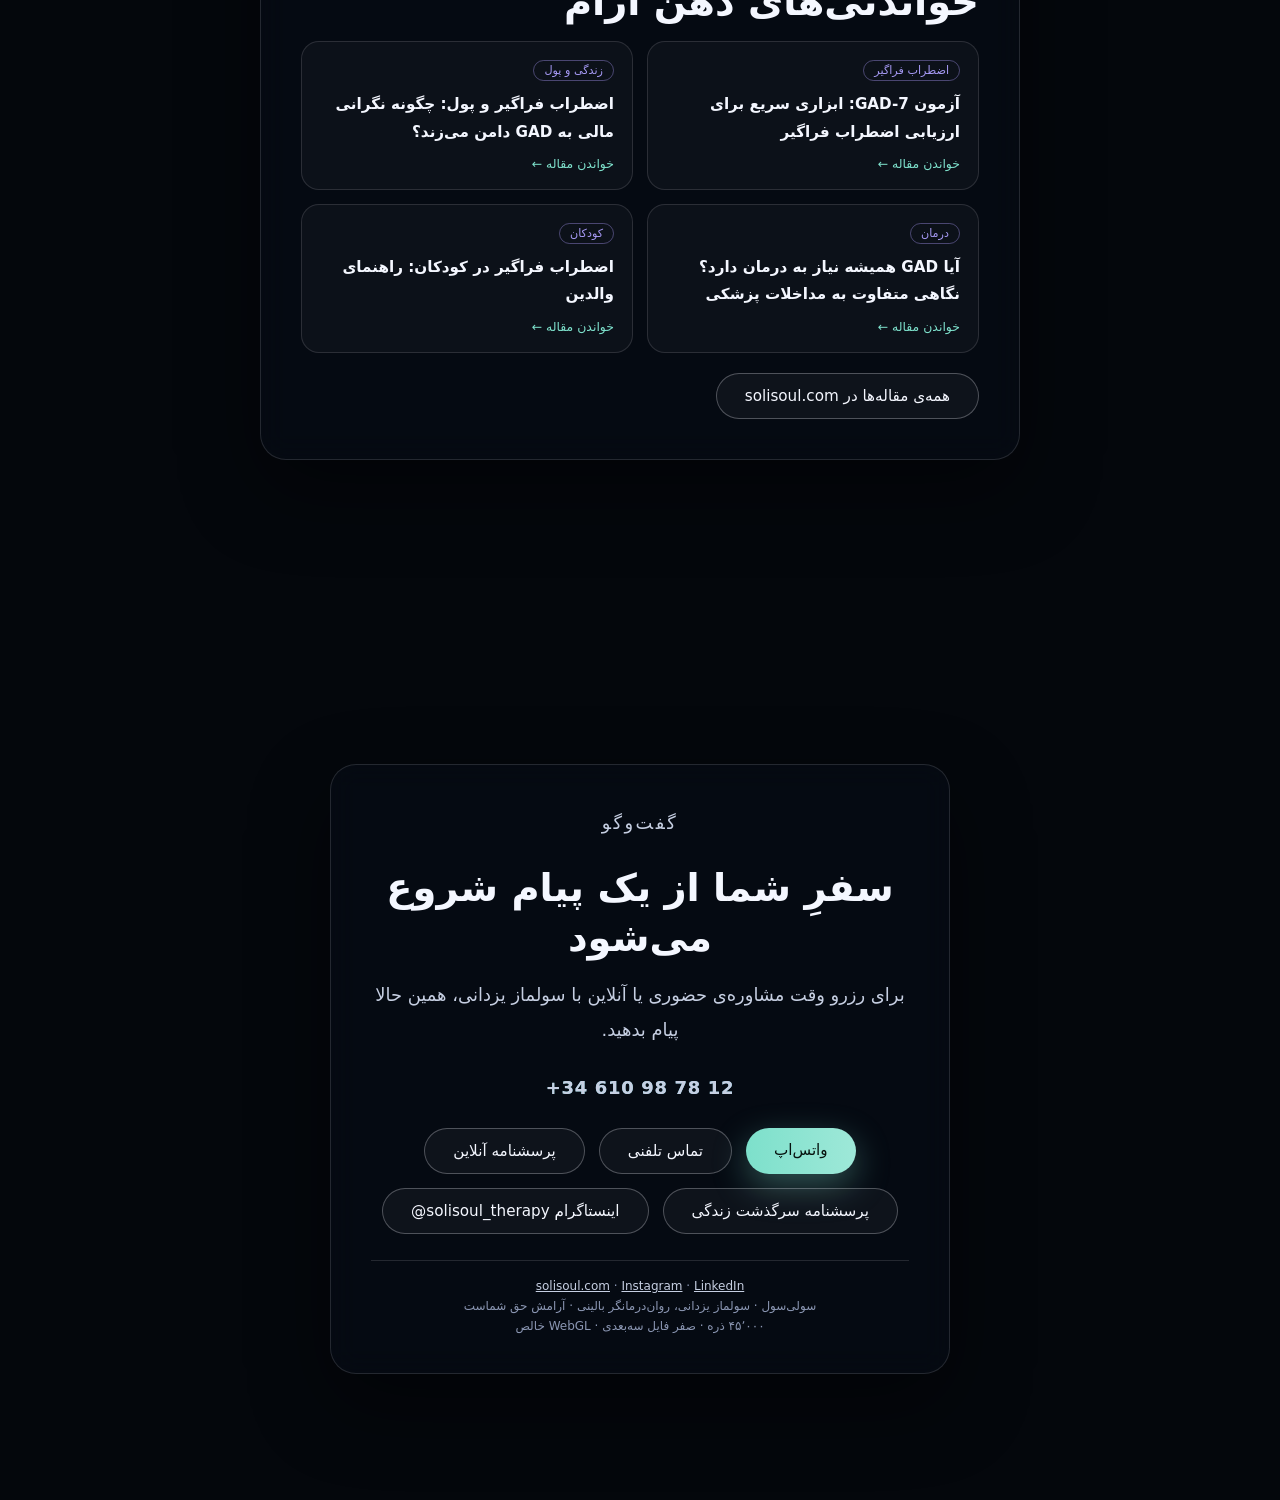
==== commit 64316121: "Bust stale Cloudflare cache for styles.css (v=3 -> v=4) Cloudflare cached the pre-deploy stylesheet " ====
--- a/index.html
+++ b/index.html
@@ -9,7 +9,7 @@
       name="description"
       content="سولی‌سول — کلینیک روان‌شناسی سولماز یزدانی. درمان اضطراب فراگیر (GAD)، وسواس فکری و عملی، زوج‌درمانی و کوچینگ. آرامش حق شماست، ما کنارتان هستیم."
     />
-    <link rel="stylesheet" href="./claude/styles.css?v=3" />
+    <link rel="stylesheet" href="./claude/styles.css?v=4" />
     <!-- bundle.min.js = script.js + three.js, built with:
          npx esbuild claude/script.js --bundle --minify --format=esm
            --alias:three=./vendor/three/three.module.js
